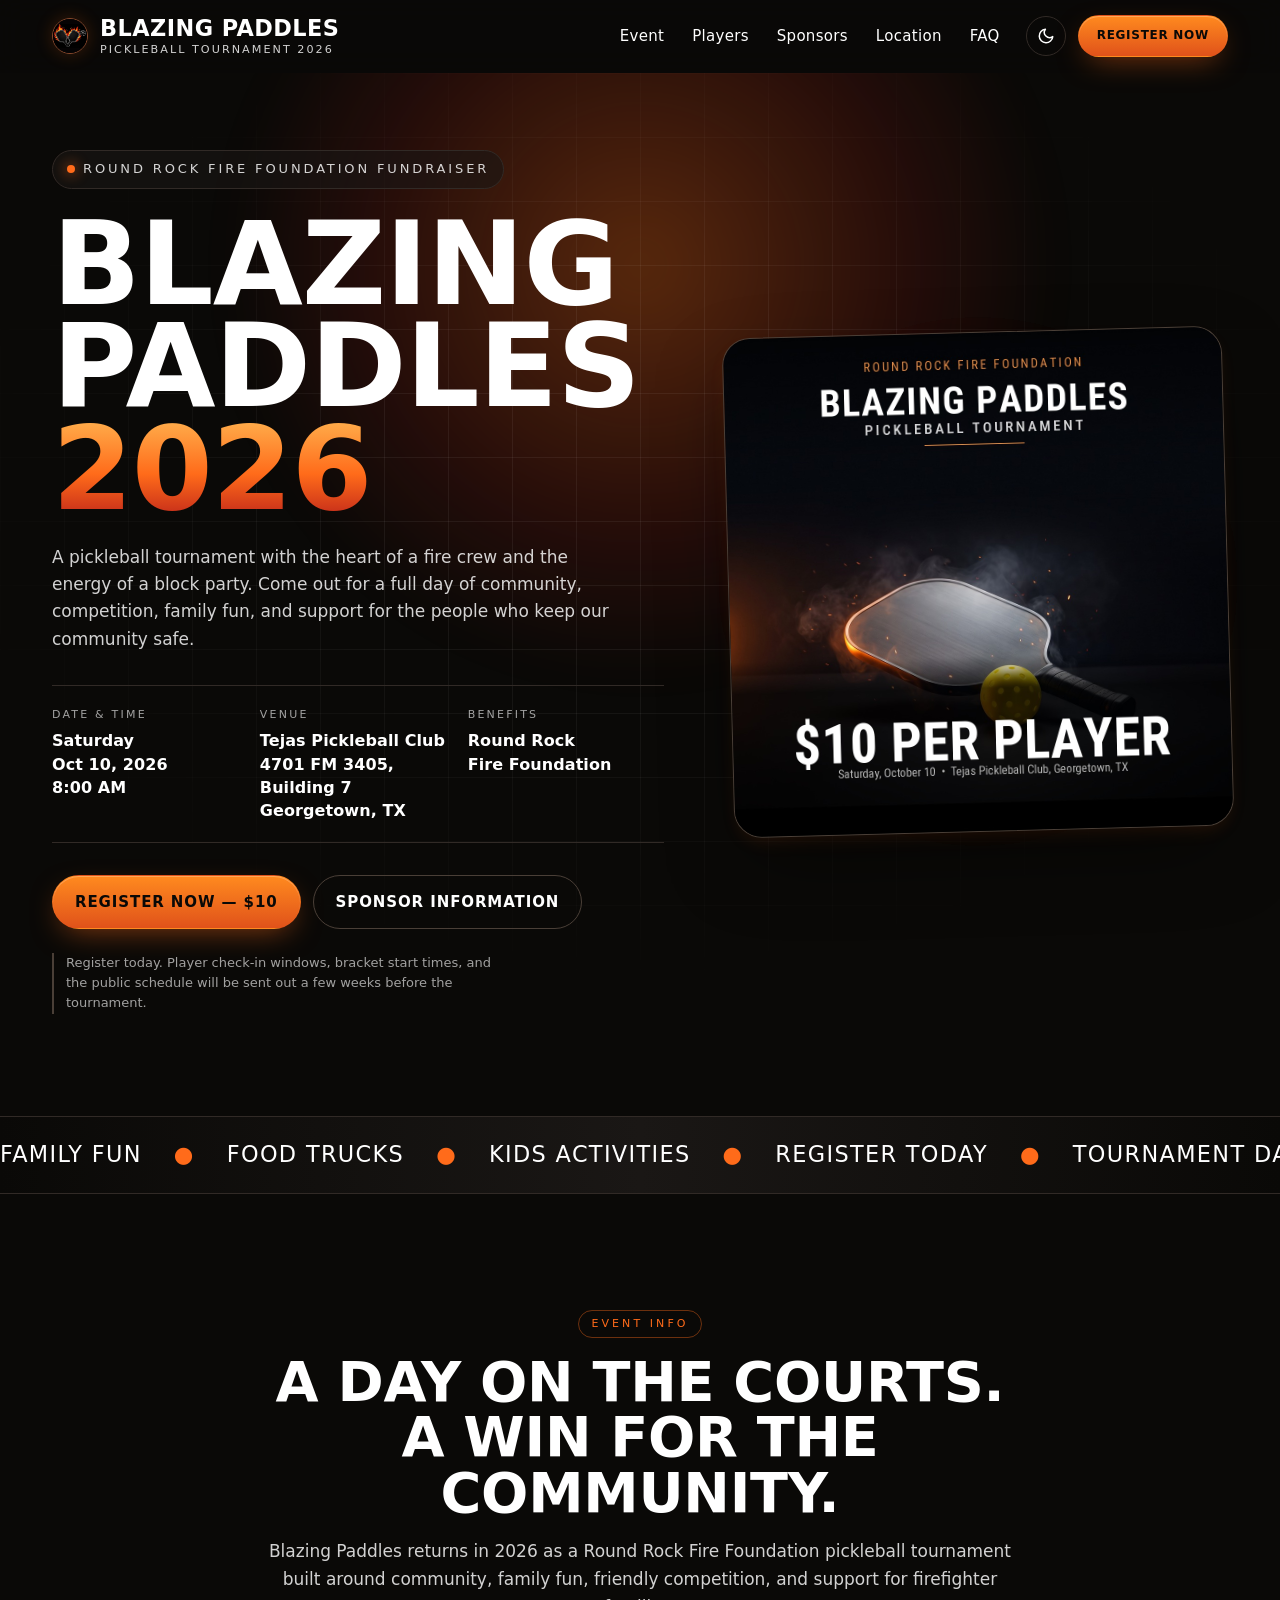
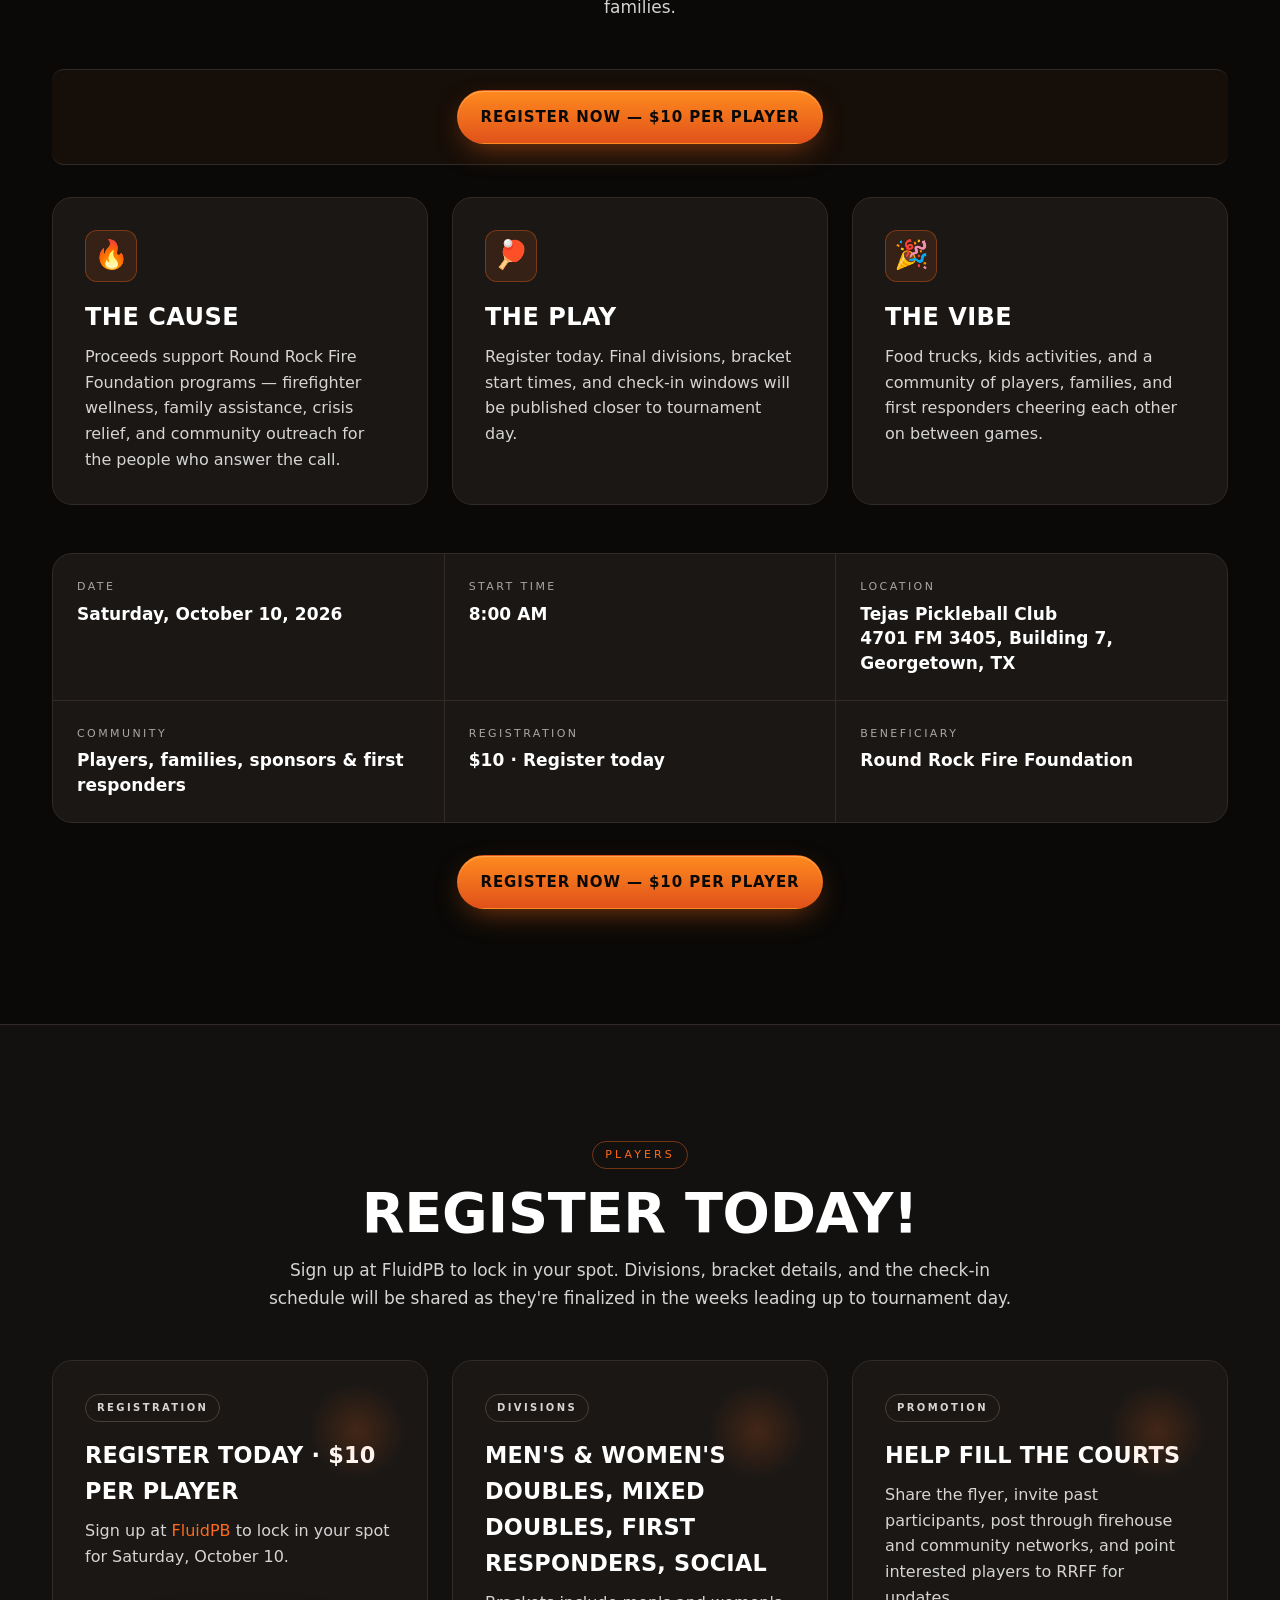
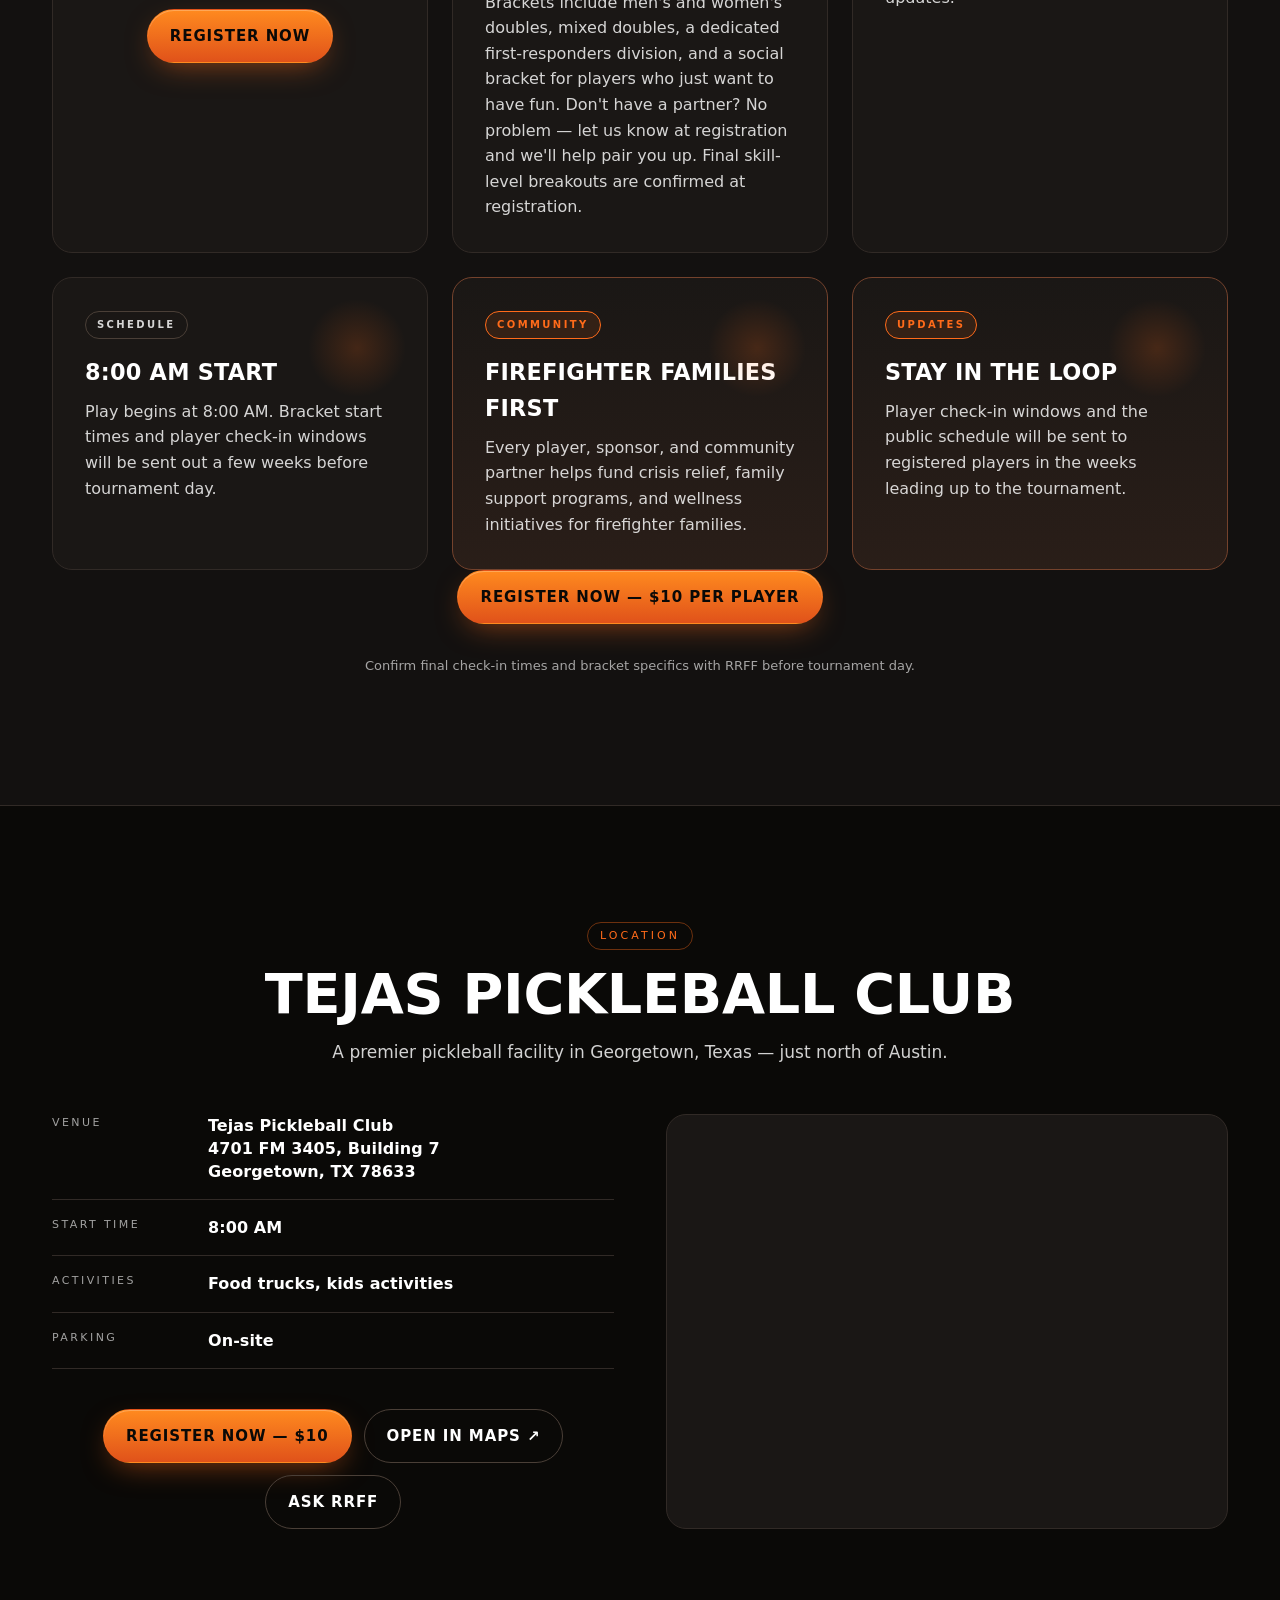
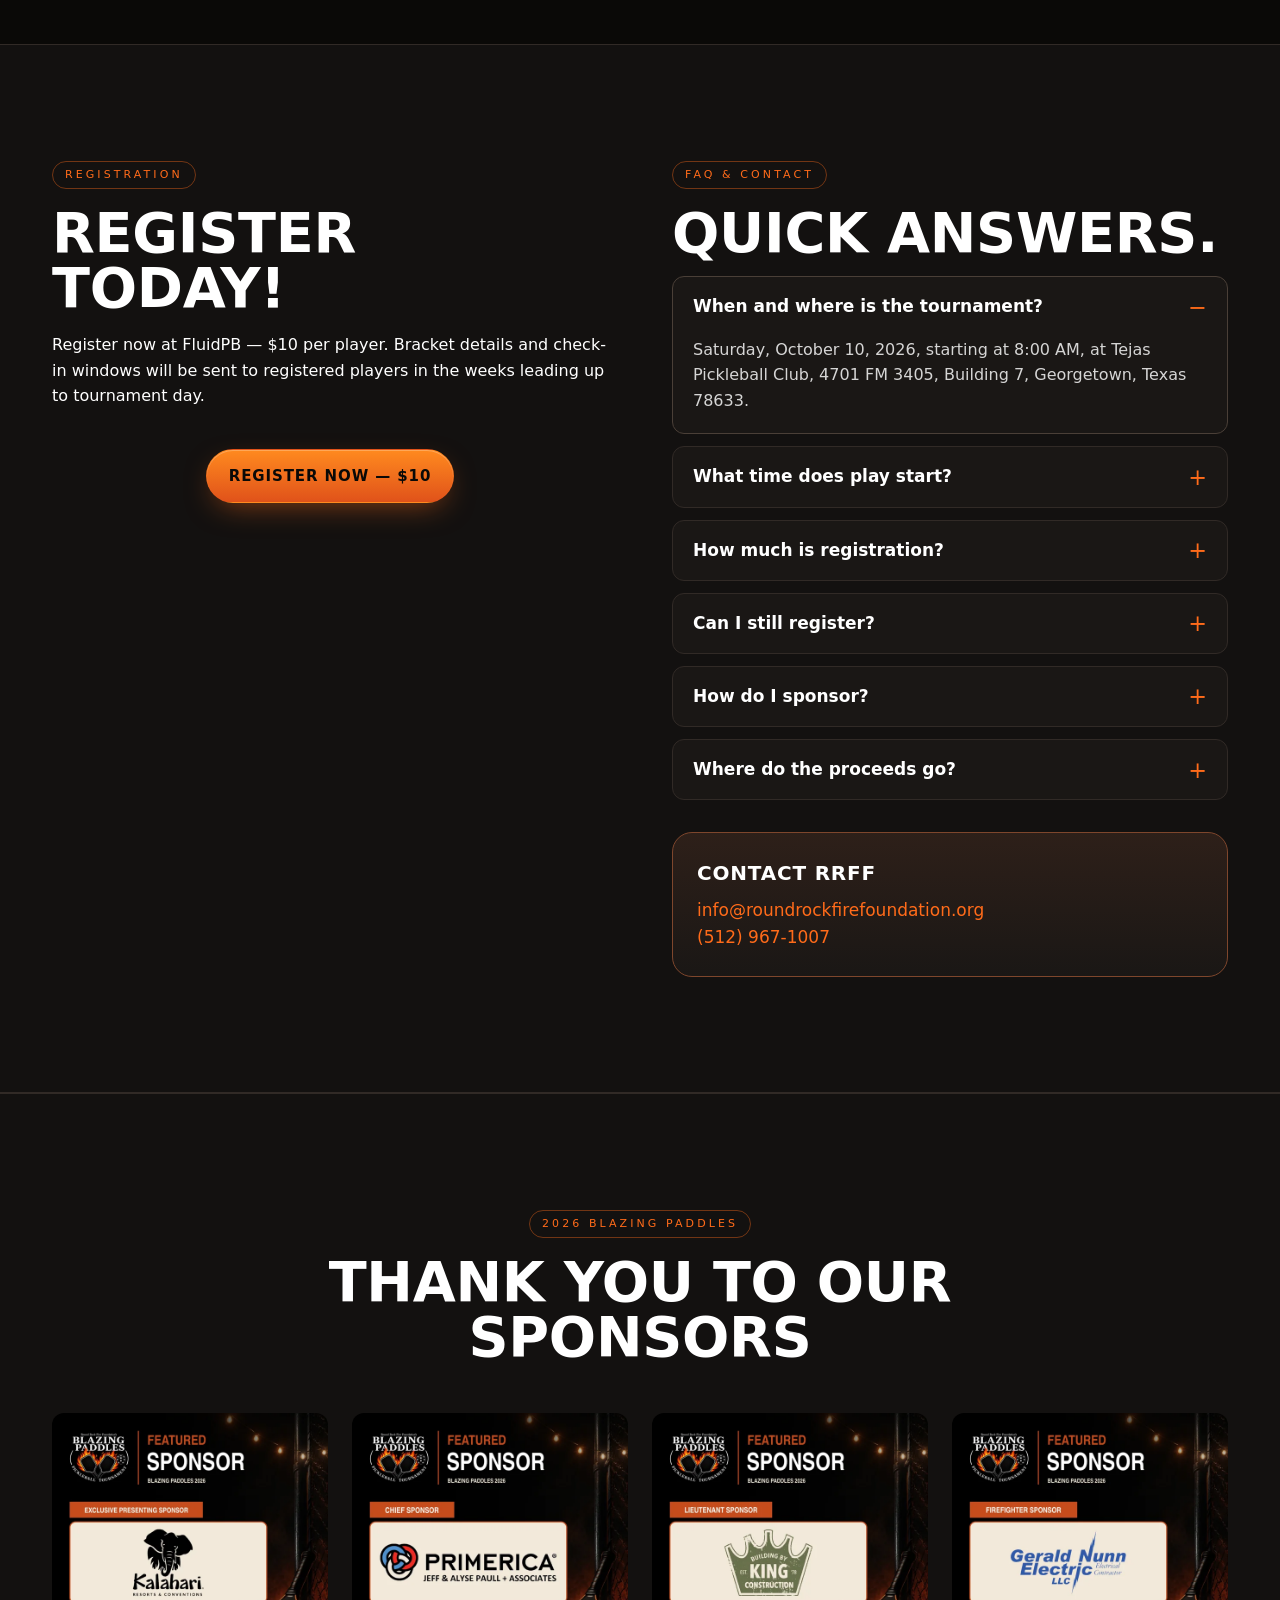
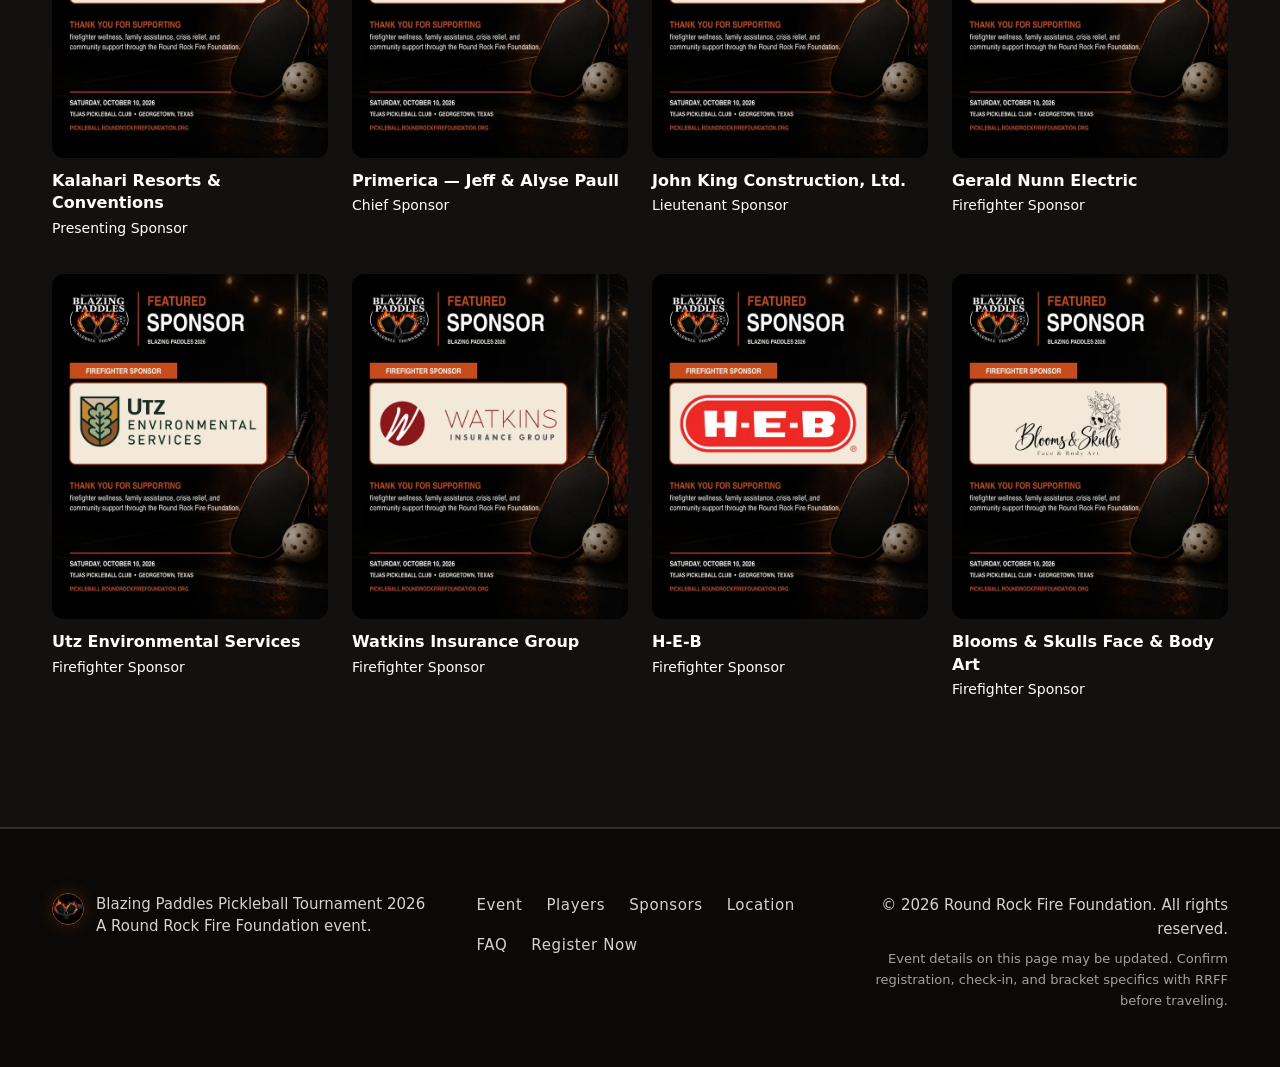
==== index.html @ 9a6bc8ea "Recognize all eight confirmed 2026 Blazing Paddles sponsors" ====
<!doctype html>
<html lang="en" data-theme="dark">
<head>
  <meta charset="utf-8" />
  <meta name="viewport" content="width=device-width, initial-scale=1" />
  <title>Blazing Paddles Pickleball Tournament 2026 — Round Rock Fire Foundation</title>
  <meta name="description" content="Join Blazing Paddles 2026 on Saturday, October 10, 2026 at 8:00 AM at Tejas Pickleball Club in Georgetown, TX. Register today — $10 per player for this Round Rock Fire Foundation pickleball tournament." />

  <!-- Open Graph -->
  <meta property="og:type" content="website" />
  <meta property="og:title" content="Blazing Paddles Pickleball Tournament 2026" />
  <meta property="og:description" content="Saturday, October 10, 2026 at 8:00 AM · Tejas Pickleball Club, Georgetown, TX. Register today — $10 per player for the Round Rock Fire Foundation pickleball tournament." />
  <meta property="og:url" content="https://pickleball.roundrockfirefoundation.org/" />
  <meta property="og:image" content="https://pickleball.roundrockfirefoundation.org/assets/images/blazing-paddles-logo-official-2026.jpg" />
  <meta property="og:image:alt" content="Blazing Paddles Pickleball Tournament 2026 logo" />
  <meta property="og:locale" content="en_US" />
  <meta name="twitter:card" content="summary_large_image" />
  <meta name="twitter:title" content="Blazing Paddles Pickleball Tournament 2026" />
  <meta name="twitter:description" content="October 10, 2026 · Georgetown, TX · Benefiting the Round Rock Fire Foundation." />
  <meta name="twitter:image" content="https://pickleball.roundrockfirefoundation.org/assets/images/blazing-paddles-logo-official-2026.jpg" />

  <link rel="icon" type="image/jpeg" href="assets/images/blazing-paddles-icon-official-2026.jpg" />

  <!-- Fonts: Fontshare Khand (display, condensed athletic) + Satoshi (body) -->
  <link rel="preconnect" href="https://api.fontshare.com" crossorigin />
  <link href="https://api.fontshare.com/v2/css?f[]=khand@500,600,700&f[]=satoshi@400,500,700,900&display=swap" rel="stylesheet" />

  <link rel="stylesheet" href="styles.css" />

  <!-- JSON-LD Event Schema -->
  <script type="application/ld+json">
  {
    "@context": "https://schema.org",
    "@type": "SportsEvent",
    "name": "Blazing Paddles Pickleball Tournament 2026",
    "description": "Round Rock Fire Foundation fundraiser with pickleball, community activities, and support for firefighter families.",
    "startDate": "2026-10-10T08:00:00-05:00",
    "endDate": "2026-10-10",
    "doorTime": "2026-10-10T08:00:00-05:00",
    "eventAttendanceMode": "https://schema.org/OfflineEventAttendanceMode",
    "eventStatus": "https://schema.org/EventScheduled",
    "image": "assets/images/blazing-paddles-logo-official-2026.jpg",
    "location": {
      "@type": "Place",
      "name": "Tejas Pickleball Club",
      "address": {
        "@type": "PostalAddress",
        "streetAddress": "4701 FM 3405, Building 7",
        "addressLocality": "Georgetown",
        "addressRegion": "TX",
        "postalCode": "78633",
        "addressCountry": "US"
      }
    },
    "organizer": {
      "@type": "Organization",
      "name": "Round Rock Fire Foundation",
      "url": "https://www.roundrockfirefoundation.org/",
      "email": "info@roundrockfirefoundation.org",
      "telephone": "+1-512-967-1007"
    },
    "sport": "Pickleball"
  }
  </script>
</head>
<body>

  <a class="skip-link" href="#main">Skip to main content</a>

  <header class="site-header" id="siteHeader">
    <div class="container header-inner">
      <a href="#home" class="brand" aria-label="Blazing Paddles Pickleball Tournament — home">
        <img class="brand-mark brand-mark-img" src="assets/images/blazing-paddles-icon-official-2026.jpg" alt="" width="36" height="36" />
        <span class="brand-text">
          <span class="brand-line-1">Blazing Paddles</span>
          <span class="brand-line-2">Pickleball Tournament 2026</span>
        </span>
      </a>

      <nav class="primary-nav" aria-label="Primary">
        <ul>
          <li><a href="#event">Event</a></li>
          <li><a href="#divisions">Players</a></li>
          <li><a href="sponsor.html">Sponsors</a></li>
          <li><a href="#location">Location</a></li>
          <li><a href="#faq">FAQ</a></li>
        </ul>
      </nav>

      <div class="header-actions">
        <button class="theme-toggle" type="button" aria-label="Toggle light/dark theme" id="themeToggle">
          <svg class="icon-moon" width="18" height="18" viewBox="0 0 24 24" fill="none" stroke="currentColor" stroke-width="2" stroke-linecap="round" stroke-linejoin="round" aria-hidden="true"><path d="M21 12.79A9 9 0 1 1 11.21 3 7 7 0 0 0 21 12.79z"/></svg>
          <svg class="icon-sun" width="18" height="18" viewBox="0 0 24 24" fill="none" stroke="currentColor" stroke-width="2" stroke-linecap="round" stroke-linejoin="round" aria-hidden="true"><circle cx="12" cy="12" r="4"/><path d="M12 2v2M12 20v2M4.93 4.93l1.41 1.41M17.66 17.66l1.41 1.41M2 12h2M20 12h2M4.93 19.07l1.41-1.41M17.66 6.34l1.41-1.41"/></svg>
        </button>
        <a class="btn btn-primary header-cta" href="https://app.fluidpb.com/tournaments/blazing-paddles-pickleball-fundraiser-tournament-2" target="_blank" rel="noopener noreferrer">Register Now</a>
        <button class="menu-toggle" type="button" aria-label="Open menu" aria-expanded="false" id="menuToggle">
          <span></span><span></span><span></span>
        </button>
      </div>
    </div>
  </header>

  <main id="main">

    <!-- HERO -->
    <section class="hero" id="home">
      <div class="hero-bg" aria-hidden="true">
        <div class="hero-glow"></div>
        <div class="hero-grid"></div>
      </div>

      <div class="container hero-inner">
        <div class="hero-copy">
          <p class="eyebrow">
            <span class="dot"></span>
            Round Rock Fire Foundation Fundraiser
          </p>
          <h1 class="hero-title">
            Blazing<br/>Paddles<br/>
            <span class="hero-title-sub">2026</span>
          </h1>
          <p class="hero-lede">
            A pickleball tournament with the heart of a fire crew and the energy of a block party. Come out for a full day of community, competition, family fun, and support for the people who keep our community safe.
          </p>

          <ul class="hero-meta">
            <li>
              <span class="meta-label">Date &amp; Time</span>
              <span class="meta-value">Saturday<br/>Oct 10, 2026<br/>8:00 AM</span>
            </li>
            <li>
              <span class="meta-label">Venue</span>
              <span class="meta-value">Tejas Pickleball Club<br/>4701 FM 3405, Building 7<br/>Georgetown, TX</span>
            </li>
            <li>
              <span class="meta-label">Benefits</span>
              <span class="meta-value">Round Rock<br/>Fire Foundation</span>
            </li>
          </ul>

          <div class="hero-ctas">
            <a class="btn btn-primary" href="https://app.fluidpb.com/tournaments/blazing-paddles-pickleball-fundraiser-tournament-2" target="_blank" rel="noopener noreferrer">Register Now — $10</a>
            <a class="btn btn-ghost" href="sponsor.html">Sponsor Information</a>
          </div>

          <p class="update-note">
            Register today. Player check-in windows, bracket start times, and the public schedule will be sent out a few weeks before the tournament.
          </p>
        </div>

        <figure class="hero-art">
          <img src="assets/images/blazing-paddles-hero-photo.jpg" alt="A pickleball paddle and ball glowing with embers, promoting Blazing Paddles at $10 per player." width="1080" height="1080" />
        </figure>
      </div>
    </section>

    <!-- MARQUEE / VALUE STRIP -->
    <section class="strip" aria-label="Event highlights">
      <div class="strip-track">
        <span>Family Fun</span><span aria-hidden="true">●</span>
        <span>Food Trucks</span><span aria-hidden="true">●</span>
        <span>Kids Activities</span><span aria-hidden="true">●</span>
        <span>Register Today</span><span aria-hidden="true">●</span>
        <span>Tournament Day Oct 10</span><span aria-hidden="true">●</span>
        <span>Community Fundraiser</span><span aria-hidden="true">●</span>
        <span>Family Fun</span><span aria-hidden="true">●</span>
        <span>Food Trucks</span><span aria-hidden="true">●</span>
        <span>Kids Activities</span><span aria-hidden="true">●</span>
        <span>Register Today</span><span aria-hidden="true">●</span>
        <span>Tournament Day Oct 10</span><span aria-hidden="true">●</span>
        <span>Community Fundraiser</span><span aria-hidden="true">●</span>
      </div>
    </section>

    <!-- EVENT INFO -->
    <section class="section" id="event">
      <div class="container">
        <header class="section-head">
          <p class="kicker">Event Info</p>
          <h2 class="section-title">A day on the courts. A win for the community.</h2>
          <p class="section-lede">
            Blazing Paddles returns in 2026 as a Round Rock Fire Foundation pickleball tournament built around community, family fun, friendly competition, and support for firefighter families.
          </p>
        </header>

        <div class="cta-row cta-row-center cta-band">
          <a class="btn btn-primary" href="https://app.fluidpb.com/tournaments/blazing-paddles-pickleball-fundraiser-tournament-2" target="_blank" rel="noopener noreferrer">Register Now &mdash; $10 per player</a>
        </div>

        <div class="grid info-grid">
          <article class="card">
            <div class="card-icon" aria-hidden="true">🔥</div>
            <h3>The Cause</h3>
            <p>Proceeds support Round Rock Fire Foundation programs — firefighter wellness, family assistance, crisis relief, and community outreach for the people who answer the call.</p>
          </article>

          <article class="card">
            <div class="card-icon" aria-hidden="true">🏓</div>
            <h3>The Play</h3>
            <p>Register today. Final divisions, bracket start times, and check-in windows will be published closer to tournament day.</p>
          </article>

          <article class="card">
            <div class="card-icon" aria-hidden="true">🎉</div>
            <h3>The Vibe</h3>
            <p>Food trucks, kids activities, and a community of players, families, and first responders cheering each other on between games.</p>
          </article>
        </div>

        <div class="quick-facts">
          <div class="fact">
            <span class="fact-label">Date</span>
            <span class="fact-value">Saturday, October 10, 2026</span>
          </div>
          <div class="fact">
              <span class="fact-label">Start Time</span>
              <span class="fact-value">8:00 AM</span>
          </div>
          <div class="fact">
            <span class="fact-label">Location</span>
            <span class="fact-value">Tejas Pickleball Club<br/>4701 FM 3405, Building 7, Georgetown, TX</span>
          </div>
          <div class="fact">
              <span class="fact-label">Community</span>
              <span class="fact-value">Players, families, sponsors &amp; first responders</span>
          </div>
          <div class="fact">
              <span class="fact-label">Registration</span>
              <span class="fact-value">$10 · Register today</span>
          </div>
          <div class="fact">
            <span class="fact-label">Beneficiary</span>
            <span class="fact-value">Round Rock Fire Foundation</span>
          </div>
        </div>

        <div class="cta-row" style="justify-content:center; margin-top:2rem;">
          <a class="btn btn-primary" href="https://app.fluidpb.com/tournaments/blazing-paddles-pickleball-fundraiser-tournament-2" target="_blank" rel="noopener noreferrer">Register Now — $10 per player</a>
        </div>
      </div>
    </section>

    <!-- PLAYER REGISTRATION -->
    <section class="section section-alt" id="divisions">
      <div class="container">
        <header class="section-head">
          <p class="kicker">Players</p>
          <h2 class="section-title">Register today!</h2>
          <p class="section-lede">Sign up at FluidPB to lock in your spot. Divisions, bracket details, and the check-in schedule will be shared as they're finalized in the weeks leading up to tournament day.</p>
        </header>

        <div class="grid div-grid">

          <article class="div-card">
            <span class="div-tier">Registration</span>
            <h3>Register today · $10 per player</h3>
            <p>Sign up at <a href="https://app.fluidpb.com/tournaments/blazing-paddles-pickleball-fundraiser-tournament-2" target="_blank" rel="noopener noreferrer">FluidPB</a> to lock in your spot for Saturday, October 10.</p>
            <div class="cta-row">
              <a class="btn btn-primary" href="https://app.fluidpb.com/tournaments/blazing-paddles-pickleball-fundraiser-tournament-2" target="_blank" rel="noopener noreferrer">Register Now</a>
            </div>
          </article>

          <article class="div-card">
            <span class="div-tier">Divisions</span>
            <h3>Men's &amp; women's doubles, mixed doubles, first responders, social</h3>
            <p>Brackets include men's and women's doubles, mixed doubles, a dedicated first-responders division, and a social bracket for players who just want to have fun. Don't have a partner? No problem &mdash; let us know at registration and we'll help pair you up. Final skill-level breakouts are confirmed at registration.</p>
          </article>

          <article class="div-card">
            <span class="div-tier">Promotion</span>
            <h3>Help fill the courts</h3>
            <p>Share the flyer, invite past participants, post through firehouse and community networks, and point interested players to RRFF for updates.</p>
          </article>

          <article class="div-card">
            <span class="div-tier">Schedule</span>
            <h3>8:00 AM start</h3>
            <p>Play begins at 8:00 AM. Bracket start times and player check-in windows will be sent out a few weeks before tournament day.</p>
          </article>

          <article class="div-card div-card-feature">
            <span class="div-tier div-tier-flame">Community</span>
            <h3>Firefighter families first</h3>
            <p>Every player, sponsor, and community partner helps fund crisis relief, family support programs, and wellness initiatives for firefighter families.</p>
          </article>

          <article class="div-card div-card-feature">
            <span class="div-tier div-tier-flame">Updates</span>
            <h3>Stay in the loop</h3>
            <p>Player check-in windows and the public schedule will be sent to registered players in the weeks leading up to the tournament.</p>
          </article>

        </div>

        <div class="cta-row cta-row-center">
          <a class="btn btn-primary" href="https://app.fluidpb.com/tournaments/blazing-paddles-pickleball-fundraiser-tournament-2" target="_blank" rel="noopener noreferrer">Register Now &mdash; $10 per player</a>
        </div>

        <p class="fine-print">Confirm final check-in times and bracket specifics with RRFF before tournament day.</p>
      </div>
    </section>

    <!-- LOCATION -->
    <section class="section" id="location">
      <div class="container">
        <header class="section-head">
          <p class="kicker">Location</p>
          <h2 class="section-title">Tejas Pickleball Club</h2>
          <p class="section-lede">A premier pickleball facility in Georgetown, Texas — just north of Austin.</p>
        </header>

        <div class="location-grid">
          <div class="location-info">
            <dl>
              <div><dt>Venue</dt><dd>Tejas Pickleball Club<br/>4701 FM 3405, Building 7<br/>Georgetown, TX 78633</dd></div>
              <div><dt>Start Time</dt><dd>8:00 AM</dd></div>
              <div><dt>Activities</dt><dd>Food trucks, kids activities</dd></div>
              <div><dt>Parking</dt><dd>On-site</dd></div>
            </dl>
            <div class="cta-row">
              <a class="btn btn-primary" href="https://app.fluidpb.com/tournaments/blazing-paddles-pickleball-fundraiser-tournament-2" target="_blank" rel="noopener noreferrer">Register Now — $10</a>
              <a class="btn btn-ghost" href="https://maps.google.com/?q=4701+FM+3405+Building+7+Georgetown+TX+78633" target="_blank" rel="noopener noreferrer">Open in Maps ↗</a>
              <a class="btn btn-ghost" href="mailto:info@roundrockfirefoundation.org?subject=Blazing%20Paddles%202026%20Event%20Question">Ask RRFF</a>
            </div>
          </div>

          <div class="location-map">
            <iframe
              title="Map of Tejas Pickleball Club, Georgetown, TX"
              src="https://www.google.com/maps?q=4701%20FM%203405%2C%20Building%207%2C%20Georgetown%2C%20TX%2078633&output=embed"
              loading="lazy"
              referrerpolicy="no-referrer-when-downgrade"
              allowfullscreen></iframe>
          </div>
        </div>
      </div>
    </section>

    <!-- REGISTRATION + FAQ -->
    <section class="section section-alt" id="registration">
      <div class="container two-col">
        <div>
          <p class="kicker">Registration</p>
          <h2 class="section-title">Register today!</h2>
          <p>Register now at FluidPB — $10 per player. Bracket details and check-in windows will be sent to registered players in the weeks leading up to tournament day.</p>
          <div class="cta-row">
            <a class="btn btn-primary" href="https://app.fluidpb.com/tournaments/blazing-paddles-pickleball-fundraiser-tournament-2" target="_blank" rel="noopener noreferrer">Register Now — $10</a>
          </div>
        </div>

        <div id="faq">
          <p class="kicker">FAQ &amp; Contact</p>
          <h2 class="section-title">Quick answers.</h2>

          <details class="faq-item" open>
            <summary>When and where is the tournament?</summary>
            <p>Saturday, October 10, 2026, starting at 8:00 AM, at Tejas Pickleball Club, 4701 FM 3405, Building 7, Georgetown, Texas 78633.</p>
          </details>

          <details class="faq-item">
            <summary>What time does play start?</summary>
            <p>Play starts at 8:00 AM. Individual bracket start times and player check-in windows will be sent out a few weeks before the tournament so every team has the info they need going into the day.</p>
          </details>

          <details class="faq-item">
            <summary>How much is registration?</summary>
            <p>Registration is $10 per player. Sign up at the <a href="https://app.fluidpb.com/tournaments/blazing-paddles-pickleball-fundraiser-tournament-2" target="_blank" rel="noopener noreferrer">FluidPB tournament page</a>.</p>
          </details>

          <details class="faq-item">
            <summary>Can I still register?</summary>
            <p>Yes — register today. <a href="https://app.fluidpb.com/tournaments/blazing-paddles-pickleball-fundraiser-tournament-2" target="_blank" rel="noopener noreferrer">Sign up at FluidPB</a> to lock in your spot.</p>
          </details>

          <details class="faq-item">
            <summary>How do I sponsor?</summary>
            <p>Visit the dedicated <a href="sponsor.html">Blazing Paddles sponsor page</a>, email <a href="mailto:info@roundrockfirefoundation.org">info@roundrockfirefoundation.org</a>, or call (512) 967-1007.</p>
          </details>

          <details class="faq-item">
            <summary>Where do the proceeds go?</summary>
            <p>Net proceeds support Round Rock Fire Foundation programs: firefighter wellness, family assistance, crisis relief, and community outreach.</p>
          </details>

          <div class="contact-card">
            <h3>Contact RRFF</h3>
            <p><a href="mailto:info@roundrockfirefoundation.org">info@roundrockfirefoundation.org</a></p>
            <p><a href="tel:+15129671007">(512) 967-1007</a></p>
          </div>
        </div>
      </div>
    </section>

<section class="section section-alt" id="our-sponsors"><div class="container"><header class="section-head"><p class="kicker">2026 Blazing Paddles</p><h2 class="section-title">Thank You to Our Sponsors</h2></header><div class="confirmed-sponsors"><figure class="confirmed-sponsor"><img src="assets/images/sponsor-2026-kalahari.webp" alt="Kalahari Resorts &amp; Conventions — Presenting Sponsor" width="640" height="800" loading="lazy"><figcaption><strong>Kalahari Resorts &amp; Conventions</strong><span>Presenting Sponsor</span></figcaption></figure><figure class="confirmed-sponsor"><img src="assets/images/sponsor-2026-primerica.webp" alt="Primerica — Jeff &amp; Alyse Paull — Chief Sponsor" width="640" height="800" loading="lazy"><figcaption><strong>Primerica — Jeff &amp; Alyse Paull</strong><span>Chief Sponsor</span></figcaption></figure><figure class="confirmed-sponsor"><img src="assets/images/sponsor-2026-john-king.webp" alt="John King Construction, Ltd. — Lieutenant Sponsor" width="640" height="800" loading="lazy"><figcaption><strong>John King Construction, Ltd.</strong><span>Lieutenant Sponsor</span></figcaption></figure><figure class="confirmed-sponsor"><img src="assets/images/sponsor-2026-nunn.webp" alt="Gerald Nunn Electric — Firefighter Sponsor" width="640" height="800" loading="lazy"><figcaption><strong>Gerald Nunn Electric</strong><span>Firefighter Sponsor</span></figcaption></figure><figure class="confirmed-sponsor"><img src="assets/images/sponsor-2026-utz.webp" alt="Utz Environmental Services — Firefighter Sponsor" width="640" height="800" loading="lazy"><figcaption><strong>Utz Environmental Services</strong><span>Firefighter Sponsor</span></figcaption></figure><figure class="confirmed-sponsor"><img src="assets/images/sponsor-2026-watkins.webp" alt="Watkins Insurance Group — Firefighter Sponsor" width="640" height="800" loading="lazy"><figcaption><strong>Watkins Insurance Group</strong><span>Firefighter Sponsor</span></figcaption></figure><figure class="confirmed-sponsor"><img src="assets/images/sponsor-2026-heb.webp" alt="H-E-B — Firefighter Sponsor" width="640" height="800" loading="lazy"><figcaption><strong>H-E-B</strong><span>Firefighter Sponsor</span></figcaption></figure><figure class="confirmed-sponsor"><img src="assets/images/sponsor-2026-blooms-skulls.webp" alt="Blooms &amp; Skulls Face &amp; Body Art — Firefighter Sponsor" width="640" height="800" loading="lazy"><figcaption><strong>Blooms &amp; Skulls Face &amp; Body Art</strong><span>Firefighter Sponsor</span></figcaption></figure></div></div></section>
  </main>

  <footer class="site-footer">
    <div class="container footer-inner">
      <div class="footer-brand">
        <img class="brand-mark brand-mark-img" src="assets/images/blazing-paddles-icon-official-2026.jpg" alt="" width="32" height="32" />
        <p>Blazing Paddles Pickleball Tournament 2026<br/>A Round Rock Fire Foundation event.</p>
      </div>

      <nav class="footer-nav" aria-label="Footer">
        <a href="#event">Event</a>
        <a href="#divisions">Players</a>
        <a href="sponsor.html">Sponsors</a>
        <a href="#location">Location</a>
        <a href="#faq">FAQ</a>
        <a href="https://app.fluidpb.com/tournaments/blazing-paddles-pickleball-fundraiser-tournament-2" target="_blank" rel="noopener noreferrer">Register Now</a>
      </nav>

      <div class="footer-meta">
        <p>© <span id="year">2026</span> Round Rock Fire Foundation. All rights reserved.</p>
        <p class="muted small">Event details on this page may be updated. Confirm registration, check-in, and bracket specifics with RRFF before traveling.</p>
      </div>
    </div>
  </footer>

  <script src="script.js" defer></script>
</body>
</html>
---- styles.css ----
/* ================================================================
   Blazing Paddles Pickleball Tournament 2026
   Dark-first firehouse/community fundraiser aesthetic
   ================================================================ */

:root {
  /* Type */
  --font-display: "Khand", "Bebas Neue", "Oswald", system-ui, sans-serif;
  --font-body: "Satoshi", "Inter", system-ui, -apple-system, "Segoe UI", Roboto, sans-serif;

  /* Type scale */
  --text-xs: 0.8125rem;   /* 13 */
  --text-sm: 0.9375rem;   /* 15 */
  --text-base: 1rem;      /* 16 */
  --text-md: 1.0625rem;   /* 17 */
  --text-lg: 1.25rem;     /* 20 */
  --text-xl: clamp(1.5rem, 1.1rem + 1.6vw, 2.25rem);
  --text-2xl: clamp(2rem, 1.4rem + 2.6vw, 3.5rem);
  --text-hero: clamp(3.25rem, 2rem + 6.6vw, 7.5rem);

  /* Space */
  --space-1: 0.25rem;
  --space-2: 0.5rem;
  --space-3: 0.75rem;
  --space-4: 1rem;
  --space-5: 1.25rem;
  --space-6: 1.5rem;
  --space-8: 2rem;
  --space-10: 2.5rem;
  --space-12: 3rem;
  --space-16: 4rem;
  --space-20: 5rem;
  --space-24: 6rem;
  --space-32: 8rem;

  /* Radii */
  --r-sm: 6px;
  --r-md: 12px;
  --r-lg: 20px;
  --r-xl: 28px;

  /* Brand colors (constant across themes) */
  --flame-50:  #fff4e6;
  --flame-100: #ffd5a0;
  --flame-200: #ffb04d;
  --flame-400: #ff8a1f;
  --flame-500: #ff6b1a;   /* signature flame orange */
  --flame-600: #e0521a;
  --flame-700: #b53a18;
  --ember:     #c0271a;   /* ember red */
  --cream:     #f6efe1;   /* warm white from artwork */
  --cream-2:   #ece4d1;

  /* Theme tokens (dark default) */
  --bg:           #0a0907;
  --bg-elev:      #131110;
  --surface:      #1a1715;
  --surface-2:    #221d1a;
  --border:       #312a26;
  --border-strong:#4a3f37;
  /* All non-orange text is white per request. Muted/faint tokens are kept as
     slightly translucent white so secondary text still reads as secondary
     without introducing a non-white hue. */
  --text:         #ffffff;
  --text-muted:   rgba(255,255,255,0.82);
  --text-faint:   rgba(255,255,255,0.62);
  --primary:      var(--flame-500);
  --primary-hover:var(--flame-400);
  --on-primary:   #0a0907;
  --shadow-lg: 0 30px 80px -20px rgba(0,0,0,.6), 0 8px 20px -8px rgba(255,107,26,.2);
  --shadow-md: 0 12px 32px -12px rgba(0,0,0,.5);
}

[data-theme="light"] {
  --bg:           #f7f1e6;
  --bg-elev:      #fbf6ec;
  --surface:      #ffffff;
  --surface-2:    #fbf3e3;
  --border:       #e8dcc4;
  --border-strong:#cdbb98;
  --text:         #1a1410;
  --text-muted:   #5a4d40;
  --text-faint:   #8c8073;
  --primary:      var(--flame-600);
  --primary-hover:var(--flame-700);
  --on-primary:   #ffffff;
  --shadow-lg: 0 30px 80px -20px rgba(40,20,8,.18), 0 8px 20px -8px rgba(224,82,26,.18);
  --shadow-md: 0 12px 32px -12px rgba(40,20,8,.18);
}

/* ---------------- Reset & base ---------------- */
*, *::before, *::after { box-sizing: border-box; }
html { scroll-behavior: smooth; -webkit-text-size-adjust: 100%; }
body {
  margin: 0;
  font-family: var(--font-body);
  font-size: var(--text-base);
  line-height: 1.6;
  background: var(--bg);
  color: var(--text);
  -webkit-font-smoothing: antialiased;
  text-rendering: optimizeLegibility;
}
img { max-width: 100%; height: auto; display: block; }
a { color: var(--primary); text-decoration: none; }
a:hover { color: var(--primary-hover); }
button { font: inherit; cursor: pointer; background: none; border: 0; color: inherit; }
:focus-visible {
  outline: 2px solid var(--flame-400);
  outline-offset: 3px;
  border-radius: 4px;
}
.skip-link {
  position: absolute; left: -9999px; top: 0;
  background: var(--primary); color: var(--on-primary);
  padding: var(--space-3) var(--space-5); border-radius: 0 0 var(--r-md) 0;
  z-index: 1000;
}
.skip-link:focus { left: 0; }

.container {
  width: 100%;
  max-width: 1240px;
  margin: 0 auto;
  padding: 0 clamp(var(--space-4), 4vw, var(--space-8));
}

/* ---------------- Header ---------------- */
.site-header {
  position: sticky; top: 0; z-index: 50;
  background: color-mix(in oklab, var(--bg) 86%, transparent);
  backdrop-filter: blur(14px);
  -webkit-backdrop-filter: blur(14px);
  border-bottom: 1px solid transparent;
  transition: border-color .25s ease, background .25s ease;
}
.site-header.is-scrolled {
  border-bottom-color: var(--border);
  background: color-mix(in oklab, var(--bg) 94%, transparent);
}
.header-inner {
  display: flex; align-items: center; gap: var(--space-6);
  height: 72px;
}
.brand {
  display: inline-flex; align-items: center; gap: var(--space-3);
  color: var(--text);
}
.brand:hover { color: var(--text); }
.brand-mark { flex: none; }
.brand-mark-img {
  display: block;
  width: 36px;
  height: 36px;
  object-fit: cover;
  border-radius: 50%;
  border: 1px solid color-mix(in oklab, var(--primary) 45%, var(--border));
  box-shadow: 0 0 18px color-mix(in oklab, var(--primary) 20%, transparent);
}
.footer-brand .brand-mark-img {
  width: 32px;
  height: 32px;
}
.brand-text { display: flex; flex-direction: column; line-height: 1; }
.brand-line-1 {
  font-family: var(--font-display);
  font-weight: 700;
  font-size: 1.4rem;
  letter-spacing: 0.02em;
  text-transform: uppercase;
}
.brand-line-2 {
  font-size: 0.7rem;
  letter-spacing: 0.18em;
  text-transform: uppercase;
  color: var(--text-muted);
  margin-top: 4px;
}
.primary-nav { margin-left: auto; }
.primary-nav ul {
  list-style: none; padding: 0; margin: 0;
  display: flex; gap: var(--space-6);
}
.primary-nav a {
  color: var(--text);
  font-size: var(--text-sm);
  font-weight: 500;
  letter-spacing: 0.02em;
  position: relative;
  padding: 6px 2px;
}
.primary-nav a::after {
  content: ""; position: absolute;
  left: 0; right: 0; bottom: 0;
  height: 2px; background: var(--primary);
  transform: scaleX(0); transform-origin: left;
  transition: transform .25s ease;
}
.primary-nav a:hover::after { transform: scaleX(1); }

.header-actions {
  display: flex; align-items: center; gap: var(--space-3);
}
.theme-toggle {
  width: 40px; height: 40px;
  display: inline-flex; align-items: center; justify-content: center;
  border-radius: 999px;
  border: 1px solid var(--border);
  color: var(--text);
  transition: background .2s, border-color .2s;
}
.theme-toggle:hover { background: var(--surface); border-color: var(--border-strong); }
.theme-toggle .icon-sun { display: none; }
[data-theme="light"] .theme-toggle .icon-sun { display: block; }
[data-theme="light"] .theme-toggle .icon-moon { display: none; }

.menu-toggle {
  display: none;
  width: 40px; height: 40px;
  flex-direction: column; align-items: center; justify-content: center;
  gap: 4px;
  border: 1px solid var(--border);
  border-radius: 999px;
}
.menu-toggle span {
  display: block; width: 18px; height: 2px;
  background: var(--text); border-radius: 2px;
  transition: transform .25s ease, opacity .25s ease;
}
.menu-toggle[aria-expanded="true"] span:nth-child(1) { transform: translateY(6px) rotate(45deg); }
.menu-toggle[aria-expanded="true"] span:nth-child(2) { opacity: 0; }
.menu-toggle[aria-expanded="true"] span:nth-child(3) { transform: translateY(-6px) rotate(-45deg); }

/* ---------------- Buttons ---------------- */
.btn {
  display: inline-flex; align-items: center; justify-content: center;
  gap: var(--space-2);
  padding: 14px 22px;
  font-size: var(--text-sm);
  font-weight: 700;
  letter-spacing: 0.06em;
  text-transform: uppercase;
  border-radius: 999px;
  border: 1px solid transparent;
  transition: transform .15s ease, background .2s ease, color .2s ease, border-color .2s ease, box-shadow .2s ease;
  white-space: nowrap;
}
.btn-primary {
  background: linear-gradient(180deg, var(--flame-400), var(--flame-600));
  color: #0a0907;
  box-shadow: 0 10px 30px -10px rgba(255,107,26,.55), inset 0 1px 0 rgba(255,255,255,.25);
}
.btn-primary:hover {
  background: linear-gradient(180deg, var(--flame-200), var(--flame-500));
  color: #0a0907;
  transform: translateY(-1px);
}
.btn-ghost {
  border-color: var(--border-strong);
  color: var(--text);
  background: transparent;
}
.btn-ghost:hover {
  border-color: var(--primary);
  color: var(--primary);
  background: color-mix(in oklab, var(--primary) 8%, transparent);
}

.header-cta { padding: 10px 18px; font-size: 12px; }

/* ---------------- HERO ---------------- */
.hero {
  position: relative;
  overflow: hidden;
  padding: clamp(48px, 6vw, 96px) 0 clamp(64px, 8vw, 120px);
  isolation: isolate;
}
.hero-bg {
  position: absolute; inset: 0; z-index: -1; pointer-events: none;
}
.hero-glow {
  position: absolute;
  width: 90vmax; height: 90vmax;
  top: -30vmax; left: 50%;
  transform: translateX(-50%);
  background: radial-gradient(closest-side, rgba(255,107,26,.32), rgba(192,39,26,.16) 45%, transparent 72%);
  filter: blur(20px);
}
[data-theme="light"] .hero-glow {
  background: radial-gradient(closest-side, rgba(255,138,31,.35), rgba(192,39,26,.12) 45%, transparent 72%);
}
.hero-grid {
  position: absolute; inset: 0;
  background-image:
    linear-gradient(to right, color-mix(in oklab, var(--text) 6%, transparent) 1px, transparent 1px),
    linear-gradient(to bottom, color-mix(in oklab, var(--text) 6%, transparent) 1px, transparent 1px);
  background-size: 64px 64px;
  mask-image: radial-gradient(ellipse 70% 60% at 50% 40%, black 30%, transparent 80%);
}

.hero-inner {
  display: grid;
  grid-template-columns: 1.1fr 0.9fr;
  gap: clamp(32px, 5vw, 80px);
  align-items: center;
}
.eyebrow {
  display: inline-flex; align-items: center; gap: var(--space-2);
  font-size: var(--text-xs);
  letter-spacing: 0.22em;
  text-transform: uppercase;
  color: var(--text-muted);
  margin: 0 0 var(--space-6);
  padding: 8px 14px;
  border: 1px solid var(--border);
  border-radius: 999px;
  background: color-mix(in oklab, var(--surface) 60%, transparent);
}
.eyebrow .dot {
  width: 8px; height: 8px; border-radius: 999px;
  background: var(--primary);
  box-shadow: 0 0 14px var(--primary);
}
.hero-title {
  font-family: var(--font-display);
  font-weight: 700;
  font-size: var(--text-hero);
  line-height: 0.88;
  letter-spacing: -0.01em;
  margin: 0 0 var(--space-6);
  text-transform: uppercase;
  color: var(--text);
}
.hero-title-sub {
  display: inline-block;
  background: linear-gradient(180deg, var(--flame-200), var(--flame-500) 55%, var(--ember));
  -webkit-background-clip: text;
  background-clip: text;
  color: transparent;
}
.hero-lede {
  font-size: var(--text-md);
  line-height: 1.6;
  color: var(--text-muted);
  max-width: 52ch;
  margin: 0 0 var(--space-8);
}
.hero-meta {
  list-style: none; padding: 0; margin: 0 0 var(--space-8);
  display: grid; grid-template-columns: repeat(3, minmax(0,1fr));
  gap: var(--space-3);
  border-top: 1px solid var(--border);
  border-bottom: 1px solid var(--border);
  padding: var(--space-5) 0;
}
.hero-meta li { display: flex; flex-direction: column; gap: 6px; }
.meta-label {
  font-size: 11px;
  letter-spacing: 0.2em;
  text-transform: uppercase;
  color: var(--text-faint);
}
.meta-value {
  font-family: var(--font-body);
  font-size: 1rem;
  line-height: 1.45;
  font-weight: 700;
  letter-spacing: 0.005em;
  color: var(--text);
}
.hero-ctas {
  display: flex; flex-wrap: wrap; gap: var(--space-3);
  margin-bottom: var(--space-6);
}
.update-note {
  font-size: var(--text-xs);
  color: var(--text-faint);
  max-width: 56ch;
  line-height: 1.55;
  margin: 0;
  padding-left: var(--space-3);
  border-left: 2px solid var(--border-strong);
}

.hero-art {
  margin: 0;
  position: relative;
}
.hero-art::before,
.hero-art::after {
  content: ""; position: absolute; inset: -10% -8%;
  background: radial-gradient(closest-side, rgba(255,107,26,.45), transparent 70%);
  filter: blur(40px);
  z-index: -1;
}
.hero-art > img {
  width: 100%;
  border-radius: var(--r-xl);
  border: 1px solid var(--border-strong);
  box-shadow: var(--shadow-lg);
  transform: rotate(-1.5deg);
  transition: transform .6s cubic-bezier(.16,1,.3,1);
}
.hero-art:hover > img { transform: rotate(0deg); }

/* ---------------- Strip / Marquee ---------------- */
.strip {
  border-top: 1px solid var(--border);
  border-bottom: 1px solid var(--border);
  background: linear-gradient(90deg, transparent, var(--surface), transparent);
  overflow: hidden;
  padding: var(--space-5) 0;
}
.strip-track {
  display: flex; gap: var(--space-8); align-items: center;
  white-space: nowrap;
  font-family: var(--font-display);
  font-size: 1.4rem;
  text-transform: uppercase;
  letter-spacing: 0.06em;
  color: var(--text);
  animation: marquee 38s linear infinite;
}
.strip-track span:nth-child(2n) { color: var(--primary); }
@keyframes marquee {
  from { transform: translateX(0); }
  to   { transform: translateX(-50%); }
}
@media (prefers-reduced-motion: reduce) {
  .strip-track { animation: none; }
}

/* ---------------- Sections ---------------- */
.section {
  padding: clamp(64px, 9vw, 128px) 0;
  position: relative;
}
.section-alt {
  background: var(--bg-elev);
  border-top: 1px solid var(--border);
  border-bottom: 1px solid var(--border);
}
.section-head {
  max-width: 760px;
  margin: 0 auto var(--space-12);
  text-align: center;
}
.kicker {
  display: inline-block;
  font-size: 11px;
  letter-spacing: 0.28em;
  text-transform: uppercase;
  color: var(--primary);
  margin: 0 0 var(--space-4);
  padding: 4px 12px;
  border: 1px solid color-mix(in oklab, var(--primary) 40%, transparent);
  border-radius: 999px;
}
.section-title {
  font-family: var(--font-display);
  font-weight: 700;
  font-size: var(--text-2xl);
  line-height: 1.0;
  text-transform: uppercase;
  letter-spacing: -0.005em;
  margin: 0 0 var(--space-4);
  color: var(--text);
}
.section-lede {
  font-size: var(--text-md);
  color: var(--text-muted);
  margin: 0;
  line-height: 1.65;
}
.fine-print {
  text-align: center;
  font-size: var(--text-xs);
  color: var(--text-faint);
  margin-top: var(--space-8);
}

.grid { display: grid; gap: var(--space-6); }

.info-grid { grid-template-columns: repeat(3, minmax(0, 1fr)); }

.card {
  background: var(--surface);
  border: 1px solid var(--border);
  border-radius: var(--r-lg);
  padding: var(--space-8);
  transition: transform .25s ease, border-color .25s ease, box-shadow .25s ease;
}
.card:hover {
  transform: translateY(-3px);
  border-color: color-mix(in oklab, var(--primary) 50%, var(--border));
  box-shadow: var(--shadow-md);
}
.card-icon {
  font-size: 28px;
  width: 52px; height: 52px;
  display: inline-flex; align-items: center; justify-content: center;
  border-radius: var(--r-md);
  background: color-mix(in oklab, var(--primary) 12%, transparent);
  border: 1px solid color-mix(in oklab, var(--primary) 35%, transparent);
  margin-bottom: var(--space-4);
}
.card h3 {
  font-family: var(--font-display);
  text-transform: uppercase;
  letter-spacing: 0.02em;
  font-size: 1.5rem;
  margin: 0 0 var(--space-2);
}
.card p { color: var(--text-muted); margin: 0; }

/* Quick facts */
.quick-facts {
  margin-top: var(--space-12);
  display: grid;
  grid-template-columns: repeat(3, minmax(0,1fr));
  gap: 1px;
  background: var(--border);
  border: 1px solid var(--border);
  border-radius: var(--r-lg);
  overflow: hidden;
}
.fact {
  background: var(--surface);
  padding: var(--space-6);
  display: flex; flex-direction: column; gap: 6px;
}
.fact-label {
  font-size: 11px;
  letter-spacing: 0.22em;
  text-transform: uppercase;
  color: var(--text-faint);
}
.fact-value {
  font-family: var(--font-body);
  font-size: 1.0625rem;
  font-weight: 700;
  letter-spacing: 0.005em;
  line-height: 1.45;
  color: var(--text);
}
.fact-value a { color: var(--primary); }

/* Divisions */
.div-grid { grid-template-columns: repeat(3, minmax(0, 1fr)); }
.div-card {
  background: var(--surface);
  border: 1px solid var(--border);
  border-radius: var(--r-lg);
  padding: var(--space-8);
  position: relative;
  overflow: hidden;
  transition: transform .25s ease, border-color .25s ease;
}
.div-card::before {
  content: ""; position: absolute;
  top: 0; right: 0; width: 140px; height: 140px;
  background: radial-gradient(closest-side, rgba(255,107,26,.18), transparent 70%);
  pointer-events: none;
}
.div-card:hover {
  transform: translateY(-3px);
  border-color: color-mix(in oklab, var(--primary) 50%, var(--border));
}
.div-tier {
  display: inline-block;
  font-size: 10px;
  letter-spacing: 0.24em;
  text-transform: uppercase;
  padding: 5px 11px;
  border-radius: 999px;
  border: 1px solid var(--border-strong);
  color: var(--text-muted);
  margin-bottom: var(--space-4);
  font-weight: 700;
}
.div-tier-flame {
  border-color: var(--primary);
  color: var(--primary);
  background: color-mix(in oklab, var(--primary) 10%, transparent);
}
.div-card h3 {
  font-family: var(--font-display);
  text-transform: uppercase;
  font-size: 1.4rem;
  margin: 0 0 var(--space-2);
  letter-spacing: 0.01em;
}
.div-card p { color: var(--text-muted); margin: 0; }
.div-card-feature {
  background: linear-gradient(180deg, var(--surface), color-mix(in oklab, var(--primary) 8%, var(--surface)));
  border-color: color-mix(in oklab, var(--primary) 35%, var(--border));
}

/* Sponsor */
.sponsor-grid { grid-template-columns: repeat(4, minmax(0,1fr)); align-items: stretch; gap: var(--space-4); }
.sponsor-card {
  background: var(--surface);
  border: 1px solid var(--border);
  border-radius: var(--r-md, 10px);
  padding: var(--space-5);
  position: relative;
  display: flex; flex-direction: column; gap: var(--space-3);
}
.sponsor-card-mid { border-color: var(--border-strong); }

/* One-line tier descriptor under the price */
.sponsor-tagline {
  margin: calc(var(--space-2) * -1) 0 0;
  font-size: var(--text-sm);
  font-weight: 600;
  color: var(--text-muted);
  letter-spacing: 0.01em;
}

/* On the shorter (available) tiers, vertically center the perks block in the
   leftover space so the empty gap is split evenly above and below rather than
   all collecting between the list and the bottom CTA. Scoped via :has() to
   cards that have a CTA, so the full Presenting card is unaffected. */
.sponsor-card:has(.sponsor-cta) .sponsor-includes {
  margin-top: auto;
}

/* Per-tier CTA anchored to the bottom of each card. margin-top:auto pushes it
   down so shorter cards fill their height and align with the tall Presenting
   card instead of leaving an empty gap. */
.sponsor-cta {
  margin-top: auto;
  display: inline-flex;
  align-items: center;
  justify-content: center;
  gap: 6px;
  padding: 10px 16px;
  border-radius: var(--r-sm, 6px);
  border: 1px solid var(--border-strong);
  background: transparent;
  color: var(--text);
  font-weight: 600;
  font-size: var(--text-sm);
  text-align: center;
  transition: background 0.15s ease, border-color 0.15s ease;
}
.sponsor-cta:hover {
  background: color-mix(in oklab, var(--primary) 10%, transparent);
  border-color: var(--primary);
  color: var(--text);
}
.sponsor-card-top {
  border: 1px solid color-mix(in oklab, var(--primary) 45%, var(--border));
}
.sponsor-card-presenting {
  border: 1px solid var(--primary);
}
.ribbon {
  position: absolute; top: 14px; right: 14px;
  font-size: 10px; font-weight: 700;
  letter-spacing: 0.16em; text-transform: uppercase;
  padding: 4px 9px; border-radius: var(--r-sm, 6px);
  background: var(--primary); color: var(--on-primary);
}

/* Sold-out sponsor tier: dim + desaturate the card, keep it legible, and mark
   it with a small corner tag rather than a large diagonal stamp. */
.sponsor-card-sold {
  overflow: hidden;
}
.sponsor-card-sold .sponsor-price {
  color: var(--text-faint);
  text-decoration: line-through;
  text-decoration-thickness: 2px;
}

/* Hero "Presented by Kalahari" recognition under the tournament logo */
.presented-by {
  margin-top: var(--space-5);
  display: flex;
  flex-direction: column;
  align-items: center;
  gap: var(--space-2);
}
.presented-by-label {
  font-size: var(--text-xs, 0.75rem);
  font-weight: 700;
  letter-spacing: 0.28em;
  text-transform: uppercase;
  color: var(--text-muted);
}
.presented-by-logo {
  width: 100%;
  max-width: 240px;
  height: auto;
}

/* Small, sharp "Sold" corner tag for filled sponsor tiers — a plain label
   rather than a large decorative stamp, to keep the cards feeling clean. */
.sold-stamp {
  position: absolute;
  top: 14px;
  right: 14px;
  z-index: 3;
  font-family: inherit;
  font-weight: 700;
  font-size: 10px;
  letter-spacing: 0.16em;
  color: var(--on-primary, #fff);
  padding: 4px 9px;
  background: var(--primary);
  border-radius: var(--r-sm, 6px);
  text-transform: uppercase;
  pointer-events: none;
}
.sponsor-status {
  margin: var(--space-2) 0 0;
  font-size: 0.85rem;
  font-weight: 600;
  letter-spacing: 0.01em;
  color: var(--text-muted);
}

/* Presenting sponsor (Kalahari) logo inside the sold card. Keep it crisp and
   full-opacity even though the card itself is dimmed/desaturated as "sold". */
.presenting-sponsor-logo {
  margin: var(--space-3) 0 0;
  padding: var(--space-3);
  background: rgba(255, 255, 255, 0.04);
  border: 1px solid rgba(255, 255, 255, 0.10);
  border-radius: var(--r-sm, 8px);
}
.presenting-sponsor-logo img {
  display: block;
  width: 100%;
  max-width: 240px;
  height: auto;
  margin: 0 auto;
  /* counteract the card's grayscale/opacity so the sponsor logo stays vivid */
  filter: grayscale(0) !important;
  opacity: 1;
}
.sponsor-card-sold { }
.sponsor-card-sold .presenting-sponsor-logo,
.sponsor-card-sold .presenting-sponsor-logo img {
  filter: none !important;
}
.ribbon-sold {
  background: #b9c0c9;
  color: #12151a;
}

/* Confirmed sponsor logo grid ("Thank You to Our Sponsors").
   Tiles are always white so logos designed on white/transparent
   backgrounds stay legible in both light and dark theme. */
.sponsor-logos-grid {
  display: grid;
  grid-template-columns: repeat(auto-fit, minmax(180px, 1fr));
  gap: var(--space-5);
}
.sponsor-logo-tile {
  background: #ffffff;
  border: 1px solid var(--border);
  border-radius: var(--r-lg, 16px);
  padding: var(--space-5);
  min-height: 140px;
  display: flex;
  align-items: center;
  justify-content: center;
  transition: transform 0.2s ease, box-shadow 0.2s ease;
}
.sponsor-logo-tile:hover {
  transform: translateY(-2px);
  box-shadow: var(--shadow-md);
}
.sponsor-logo-tile img {
  max-width: 100%;
  max-height: 96px;
  width: auto;
  height: auto;
  object-fit: contain;
}
.sponsor-logo-tile-text {
  flex-direction: column;
  text-align: center;
}
.sponsor-logo-tile-name {
  margin: 0;
  font-family: var(--font-display, sans-serif);
  font-weight: 700;
  font-size: 1.1rem;
  line-height: 1.35;
  color: #12151a;
}
.sponsor-logo-tile-name span {
  display: block;
  margin-top: 2px;
  font-size: 0.85rem;
  font-weight: 600;
  letter-spacing: 0.04em;
  text-transform: uppercase;
  color: #4a4f57;
}

/* Featured sponsor tile: for tiered sponsors (e.g. Chief Sponsor) highlighted
   in the flat "Our Sponsors" logo wall. Bigger footprint, glowing accent
   border, and a tier badge so paid tiers stand out from plain thank-you logos. */
.sponsor-logo-tile-featured {
  grid-column: span 2;
  position: relative;
  min-height: 180px;
  padding: var(--space-6) var(--space-5);
  border: 2px solid var(--primary);
  box-shadow: 0 0 0 1px color-mix(in oklab, var(--primary) 35%, transparent), 0 8px 28px color-mix(in oklab, var(--primary) 25%, transparent);
  background: linear-gradient(180deg, #ffffff, color-mix(in oklab, var(--primary) 6%, #ffffff));
}
.sponsor-logo-tile-featured:hover {
  transform: translateY(-3px);
  box-shadow: 0 0 0 1px color-mix(in oklab, var(--primary) 50%, transparent), 0 12px 34px color-mix(in oklab, var(--primary) 35%, transparent);
}
.sponsor-logo-tile-featured img {
  max-height: 130px;
}
.sponsor-logo-tile-badge {
  position: absolute;
  top: -12px;
  left: 50%;
  transform: translateX(-50%);
  background: var(--primary);
  color: var(--on-primary, #fff);
  font-size: 11px;
  font-weight: 800;
  letter-spacing: 0.18em;
  text-transform: uppercase;
  padding: 5px 14px;
  border-radius: 999px;
  white-space: nowrap;
  box-shadow: var(--shadow-md);
}
@media (max-width: 640px) {
  .sponsor-logo-tile-featured {
    grid-column: span 1;
  }
}
/* Plain (non-featured) tile with a tier label below the logo, e.g. Firefighter
   or Lieutenant sponsors in the flat logo wall. */
.sponsor-logo-tile-tiered {
  flex-direction: column;
  gap: var(--space-3);
}
.sponsor-logo-tile-tier {
  font-size: 11px;
  font-weight: 800;
  letter-spacing: 0.14em;
  text-transform: uppercase;
  color: var(--primary);
  background: color-mix(in oklab, var(--primary) 10%, #ffffff);
  padding: 5px 14px;
  border-radius: 999px;
  white-space: nowrap;
}
.sponsor-rank {
  font-size: 10px; letter-spacing: 0.14em; text-transform: uppercase;
  color: var(--text-faint);
  margin-bottom: var(--space-1);
  display: inline-block;
}
.sponsor-head h3 {
  font-family: inherit;
  text-transform: none;
  font-size: 1.2rem;
  font-weight: 700;
  margin: 0;
  letter-spacing: 0;
}
.sponsor-price {
  font-family: inherit;
  font-size: 1.5rem;
  margin: var(--space-1) 0 0;
  color: var(--text);
  font-weight: 700;
}
.sponsor-perks {
  list-style: none; padding: 0; margin: 0;
  display: flex; flex-direction: column; gap: var(--space-1);
}
.sponsor-perks li {
  position: relative;
  padding-left: 18px;
  color: var(--text-muted);
  font-size: 0.85rem;
  line-height: 1.4;
}
.sponsor-perks li::before {
  content: ""; position: absolute;
  left: 0; top: 9px; width: 8px; height: 1px;
  background: var(--text-faint);
}

/* "Includes all X benefits, plus:" intro line above each perk list */
.sponsor-includes {
  margin: 0 0 var(--space-3);
  font-size: var(--text-sm);
  font-weight: 700;
  color: var(--text);
}

/* Nested sub-benefits (e.g. Presenting Sponsor's year-round recognition) */
.sponsor-subperks {
  list-style: none;
  margin: var(--space-2) 0 0;
  padding: 0 0 0 4px;
  display: flex; flex-direction: column; gap: var(--space-1);
}
.sponsor-subperks li {
  position: relative;
  padding-left: 20px;
  color: var(--text-muted);
  font-size: var(--text-xs);
}
.sponsor-subperks li::before {
  content: ""; position: absolute;
  left: 0; top: 8px; width: 6px; height: 6px;
  border: 1px solid var(--primary);
  border-radius: 50%;
  background: transparent;
}

.cta-row {
  display: flex; flex-wrap: wrap; gap: var(--space-3);
  justify-content: center;
  margin-top: var(--space-10);
}
.cta-row-stack { justify-content: flex-start; margin-top: var(--space-6); }

/* Two-col */
.two-col {
  display: grid;
  grid-template-columns: 1fr 1fr;
  gap: clamp(32px, 5vw, 80px);
  align-items: start;
}
.two-col .section-title { text-align: left; }
.two-col .kicker { display: inline-block; }

.bullet-list {
  list-style: none; padding: 0; margin: var(--space-6) 0 var(--space-6);
  display: flex; flex-direction: column; gap: var(--space-2);
}
.bullet-list li {
  position: relative;
  padding-left: 28px;
  color: var(--text-muted);
}
.bullet-list li::before {
  content: ""; position: absolute;
  left: 0; top: 12px;
  width: 14px; height: 2px; background: var(--primary);
}

.aside-card {
  background: var(--surface);
  border: 1px solid var(--border);
  border-radius: var(--r-lg);
  padding: var(--space-8);
}
.aside-card h3 {
  font-family: var(--font-display);
  text-transform: uppercase;
  font-size: 1.25rem;
  margin: 0 0 var(--space-2);
  letter-spacing: 0.02em;
}
.aside-card h3 + p { margin: 0 0 var(--space-6); color: var(--text-muted); }
.aside-card p:last-child { margin-bottom: 0; }

/* Location */
.location-grid {
  display: grid;
  grid-template-columns: 1fr 1fr;
  gap: clamp(24px, 4vw, 56px);
  align-items: stretch;
}
.location-info dl {
  margin: 0 0 var(--space-6);
  display: grid; gap: var(--space-4);
}
.location-info dl > div {
  display: grid;
  grid-template-columns: 140px 1fr;
  gap: var(--space-4);
  padding-bottom: var(--space-4);
  border-bottom: 1px solid var(--border);
}
.location-info dt {
  font-size: 11px;
  letter-spacing: 0.22em;
  text-transform: uppercase;
  color: var(--text-faint);
}
.location-info dd {
  margin: 0;
  font-family: var(--font-body);
  font-size: 1rem;
  font-weight: 700;
  line-height: 1.45;
  letter-spacing: 0.005em;
}
.location-map {
  border-radius: var(--r-lg);
  overflow: hidden;
  border: 1px solid var(--border);
  min-height: 360px;
  background: var(--surface);
}
.location-map iframe {
  width: 100%; height: 100%; min-height: 360px; border: 0;
  filter: grayscale(0.2) contrast(1.05);
}
[data-theme="dark"] .location-map iframe { filter: grayscale(0.3) invert(0.92) hue-rotate(180deg) contrast(0.95); }

/* FAQ */
.faq-item {
  border: 1px solid var(--border);
  border-radius: var(--r-md);
  margin-bottom: var(--space-3);
  background: var(--surface);
  overflow: hidden;
  transition: border-color .2s ease;
}
.faq-item[open] { border-color: var(--border-strong); }
.faq-item summary {
  list-style: none;
  padding: var(--space-4) var(--space-5);
  cursor: pointer;
  display: flex; align-items: center; justify-content: space-between; gap: var(--space-4);
  font-weight: 600;
  font-size: var(--text-md);
}
.faq-item summary::-webkit-details-marker { display: none; }
.faq-item summary::after {
  content: "+";
  color: var(--primary);
  font-size: 1.4rem;
  font-weight: 400;
  transition: transform .25s ease;
  line-height: 1;
}
.faq-item[open] summary::after { content: "−"; }
.faq-item p {
  padding: 0 var(--space-5) var(--space-5);
  margin: 0;
  color: var(--text-muted);
}

.contact-card {
  margin-top: var(--space-8);
  padding: var(--space-6);
  background: linear-gradient(180deg, color-mix(in oklab, var(--primary) 10%, var(--surface)), var(--surface));
  border: 1px solid color-mix(in oklab, var(--primary) 40%, var(--border));
  border-radius: var(--r-lg);
}
.contact-card h3 {
  font-family: var(--font-display);
  text-transform: uppercase;
  letter-spacing: 0.04em;
  font-size: 1.25rem;
  margin: 0 0 var(--space-2);
}
.contact-card p { margin: 0; font-size: var(--text-md); }

/* ---------------- Footer ---------------- */
.site-footer {
  border-top: 1px solid var(--border);
  background: var(--bg);
  padding: var(--space-16) 0 var(--space-12);
}
.footer-inner {
  display: grid;
  grid-template-columns: 1.2fr 1fr 1.2fr;
  gap: var(--space-8);
  align-items: start;
}
.footer-brand { display: flex; gap: var(--space-3); align-items: flex-start; color: var(--text-muted); }
.footer-brand p { margin: 0; font-size: var(--text-sm); line-height: 1.5; }
.footer-nav { display: flex; flex-wrap: wrap; gap: var(--space-4) var(--space-6); }
.footer-nav a {
  color: var(--text-muted);
  font-size: var(--text-sm);
  letter-spacing: 0.04em;
}
.footer-nav a:hover { color: var(--primary); }
.footer-meta { text-align: right; color: var(--text-muted); font-size: var(--text-sm); }
.footer-meta p { margin: 0 0 var(--space-2); }
.footer-meta .small { font-size: var(--text-xs); color: var(--text-faint); }

/* ---------------- Responsive ---------------- */
@media (max-width: 1024px) {
  .info-grid, .div-grid { grid-template-columns: repeat(2, minmax(0,1fr)); }
  .sponsor-grid { grid-template-columns: repeat(2, minmax(0,1fr)); }
  .quick-facts { grid-template-columns: repeat(2, minmax(0,1fr)); }
  .hero-inner { grid-template-columns: 1fr; }
  .hero-art { order: -1; max-width: 480px; margin: 0 auto; }
}

@media (max-width: 760px) {
  /* Keep the Register CTA visible on phones — just make it compact */
  .header-cta {
    display: inline-flex;
    padding: 8px 12px;
    font-size: 0.6875rem;
    letter-spacing: 0.02em;
    white-space: nowrap;
    flex: none;
  }
  .menu-toggle { display: inline-flex; }
  .primary-nav {
    position: absolute;
    top: 72px; left: 0; right: 0;
    background: var(--bg-elev);
    border-top: 1px solid var(--border);
    border-bottom: 1px solid var(--border);
    padding: var(--space-4) var(--space-6);
    transform: translateY(-12px);
    opacity: 0;
    pointer-events: none;
    transition: opacity .2s ease, transform .25s ease;
  }
  .primary-nav.is-open {
    opacity: 1; transform: translateY(0); pointer-events: auto;
  }
  .primary-nav ul {
    flex-direction: column;
    gap: var(--space-3);
  }
  .primary-nav a { font-size: var(--text-base); }
  .info-grid, .div-grid, .sponsor-grid { grid-template-columns: 1fr; }

  .quick-facts { grid-template-columns: 1fr; }
  .two-col { grid-template-columns: 1fr; }
  .location-grid { grid-template-columns: 1fr; }
  .location-info dl > div { grid-template-columns: 110px 1fr; }
  .footer-inner { grid-template-columns: 1fr; }
  .footer-meta { text-align: left; }
  .hero-meta { grid-template-columns: 1fr 1fr; }
  .brand-line-2 { display: none; }
  /* Keep the brand on one line now that the header CTA stays visible */
  .brand-line-1 { font-size: 0.95rem; white-space: nowrap; }
  .brand { gap: 7px; flex: none; }
  .brand-mark-img { width: 28px; height: 28px; }
  .header-inner { gap: 8px; height: 64px; }
  .menu-toggle { flex: none; margin-left: 0; }
  .primary-nav { top: 64px; }
  .hero-title { font-size: clamp(3rem, 14vw, 5rem); }
}

@media (prefers-reduced-motion: reduce) {
  *, *::before, *::after {
    animation-duration: 0.001ms !important;
    transition-duration: 0.001ms !important;
  }
  html { scroll-behavior: auto; }
}

/* Centered inline CTA rows */
.cta-row-center {
  justify-content: center;
  margin: var(--space-7) 0 var(--space-2);
}
.cta-band {
  margin: var(--space-6) 0 var(--space-8);
  padding: var(--space-5) var(--space-4);
  border-top: 1px solid var(--border);
  border-bottom: 1px solid var(--border);
  background: color-mix(in oklab, var(--primary) 5%, transparent);
  border-radius: var(--r-md);
}


/* Confirmed 2026 sponsor recognition */
.confirmed-sponsors{display:grid;grid-template-columns:repeat(2,minmax(0,1fr));gap:24px}.confirmed-sponsor{margin:0;min-width:0}.confirmed-sponsor img{display:block;width:100%;height:auto;border-radius:12px}.confirmed-sponsor figcaption{padding:12px 0;line-height:1.4}.confirmed-sponsor strong,.confirmed-sponsor span{display:block}.confirmed-sponsor span{font-size:14px;margin-top:4px}@media(min-width:900px){.confirmed-sponsors{grid-template-columns:repeat(4,minmax(0,1fr))}}@media(max-width:420px){.confirmed-sponsors{grid-template-columns:1fr}}
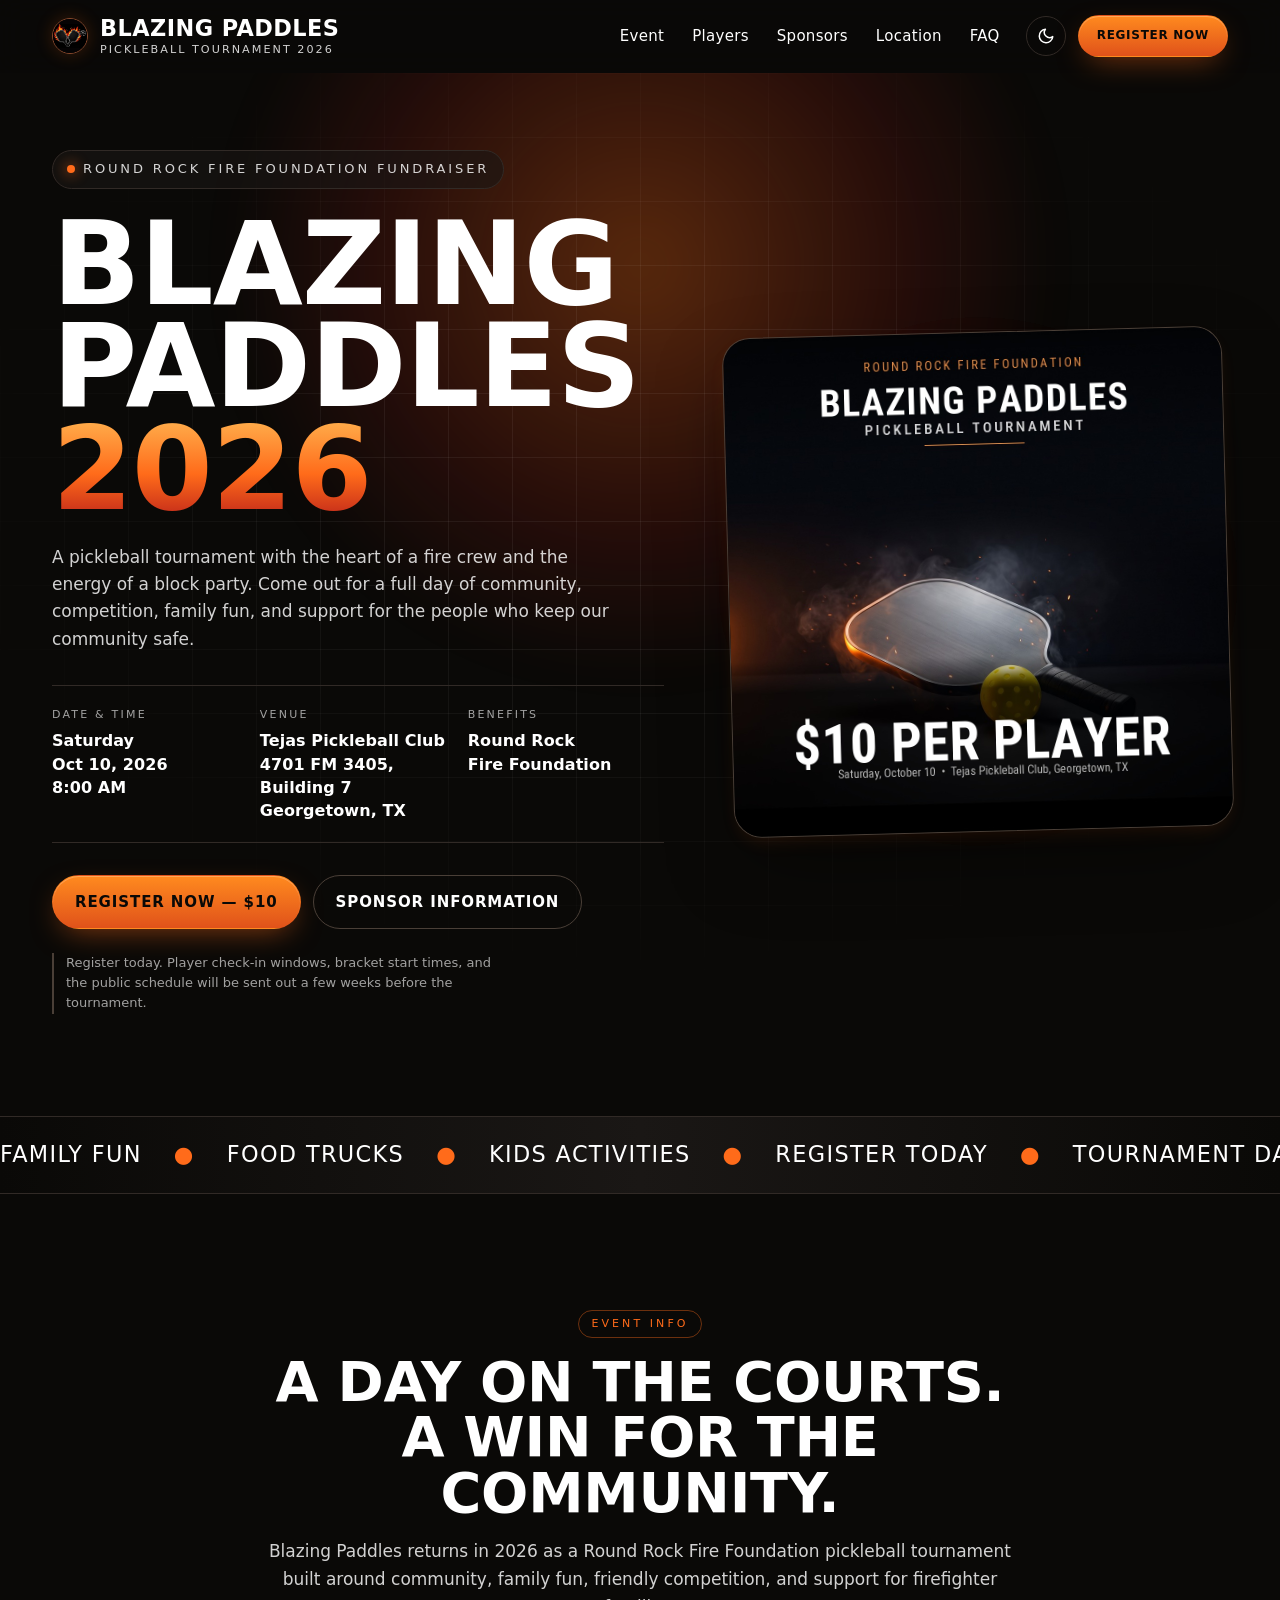
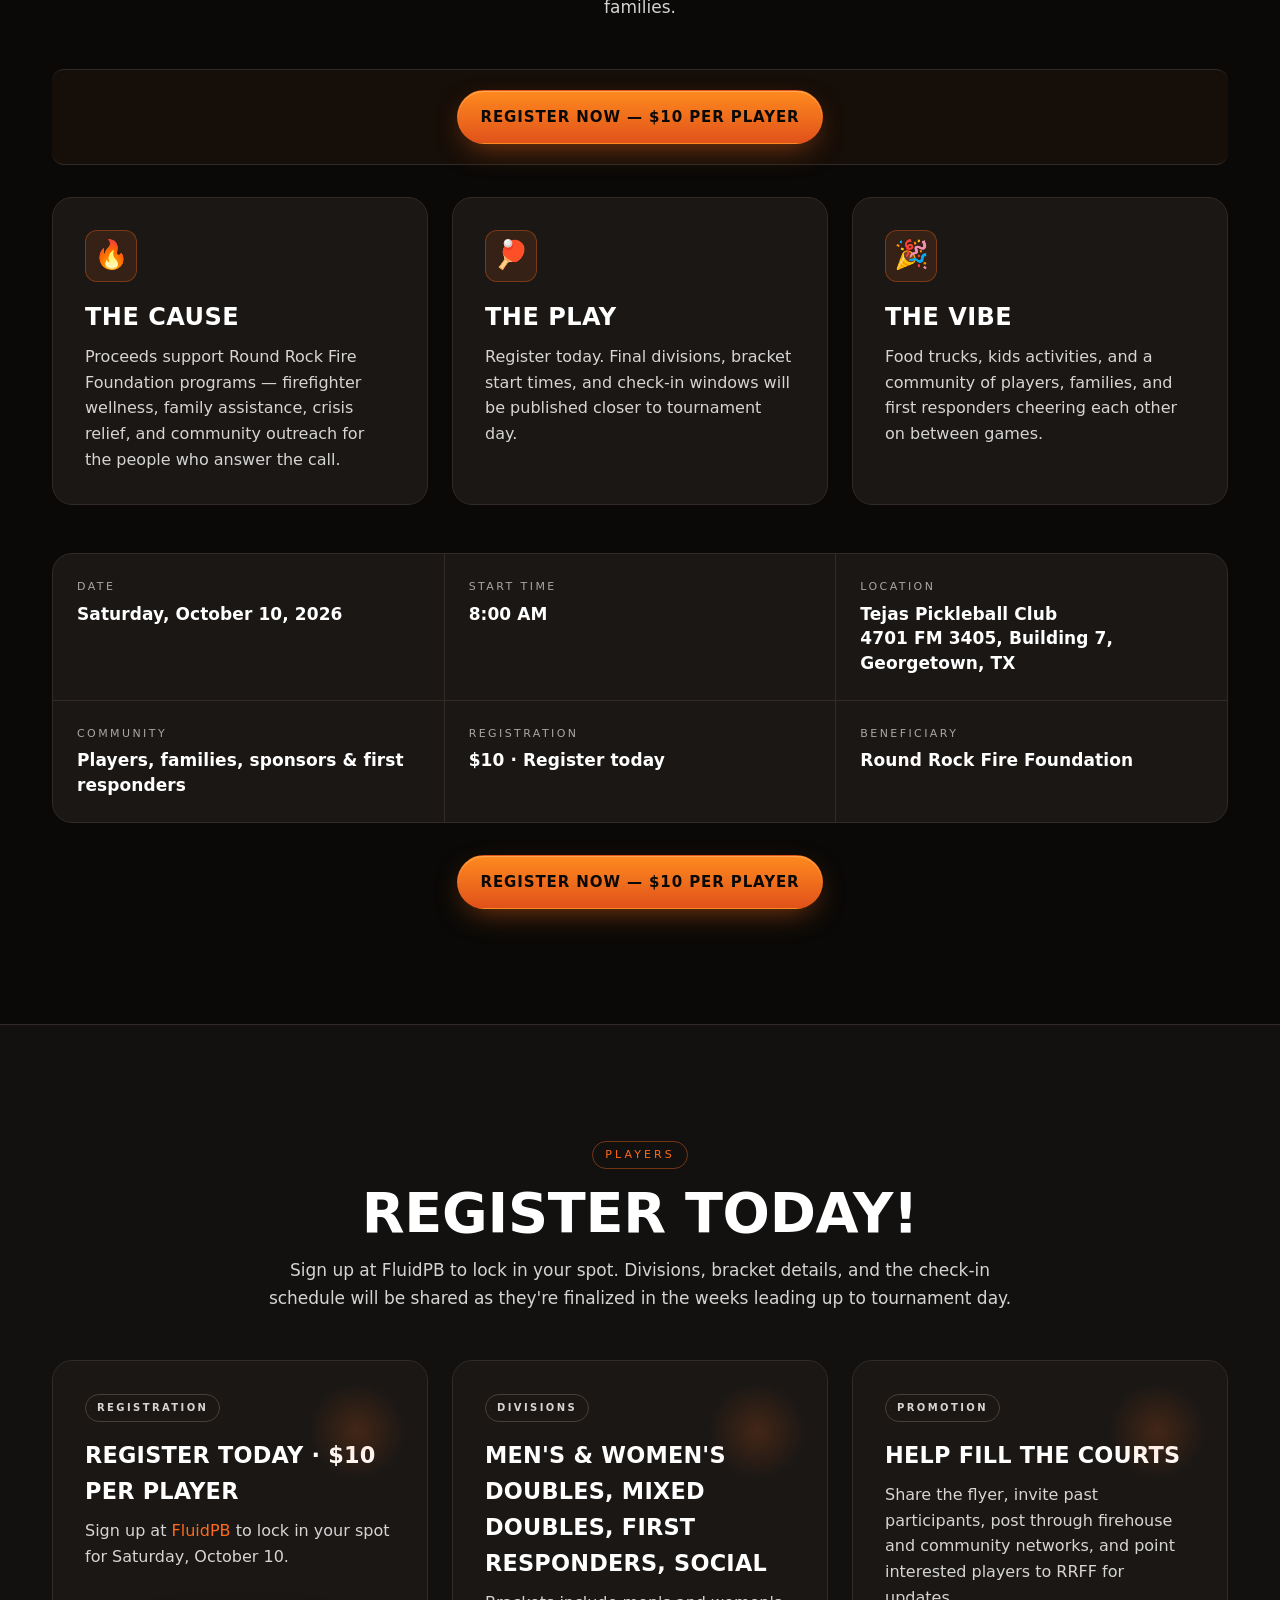
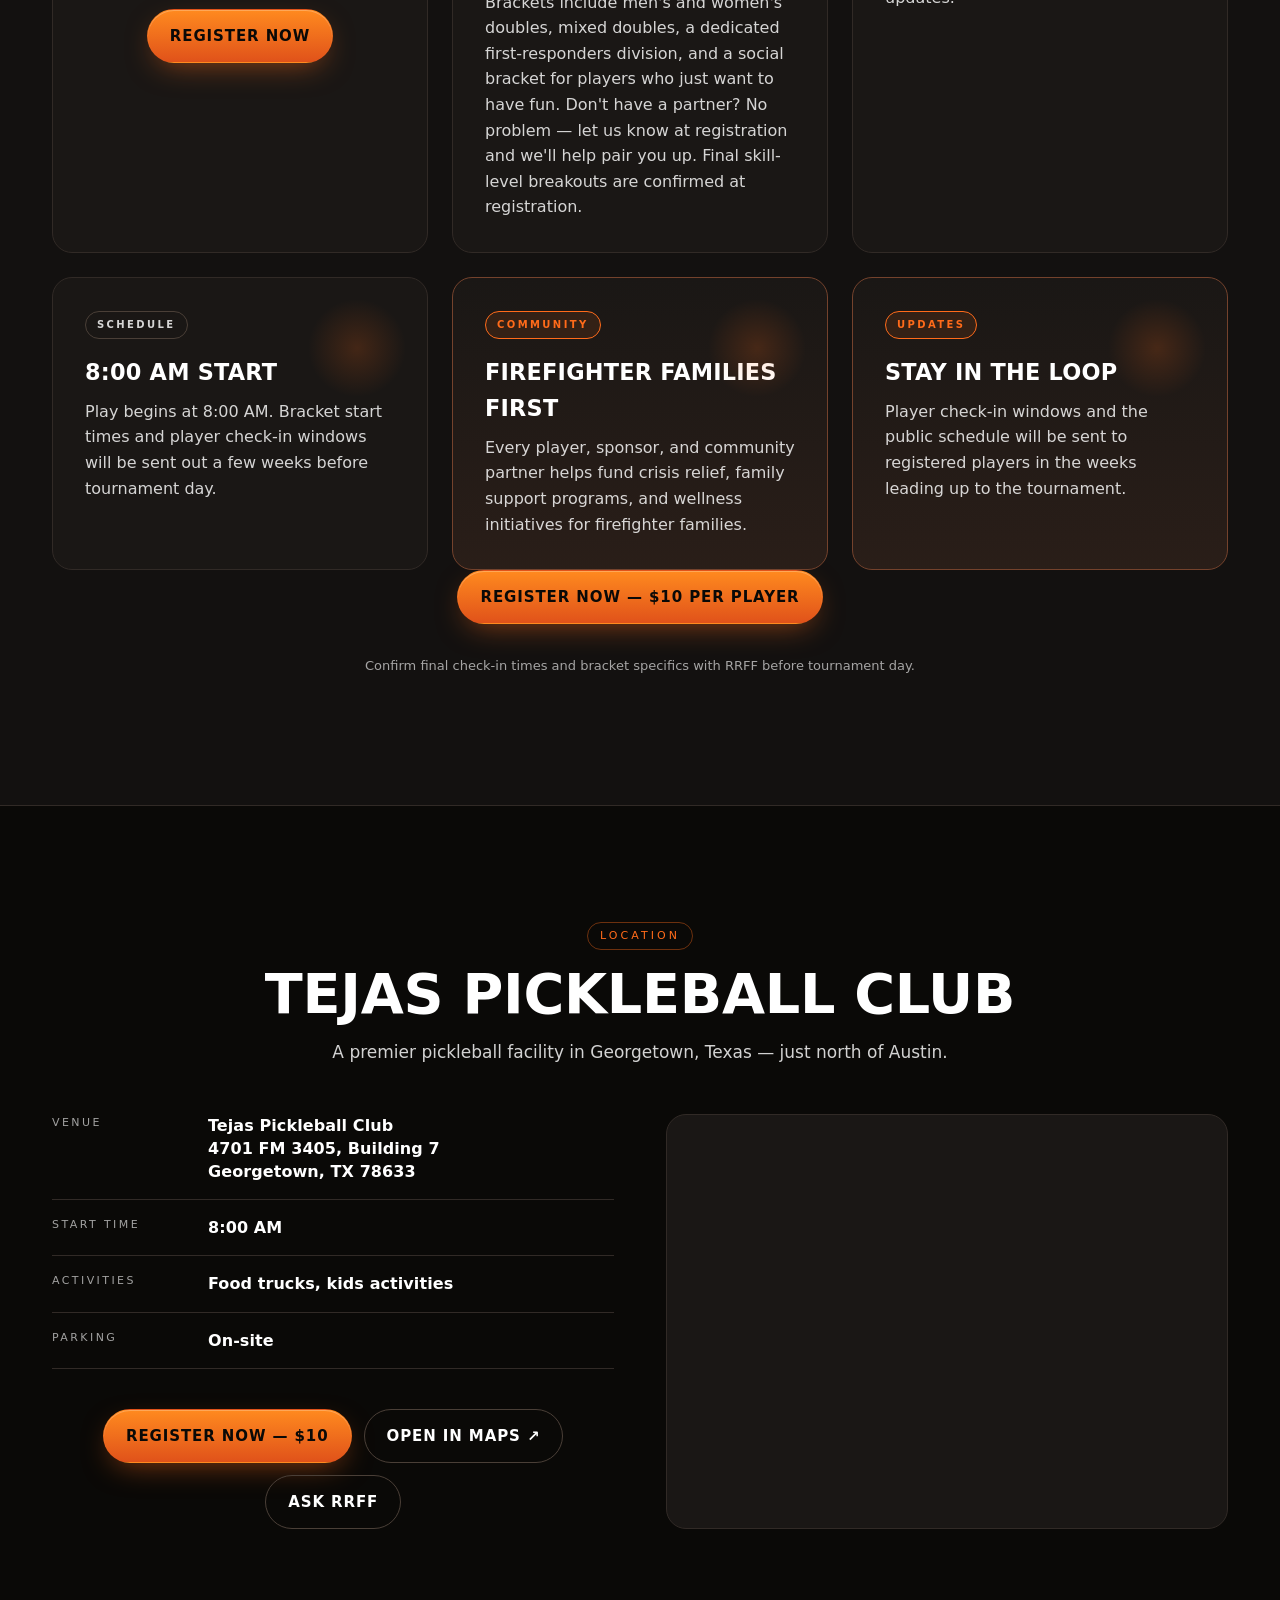
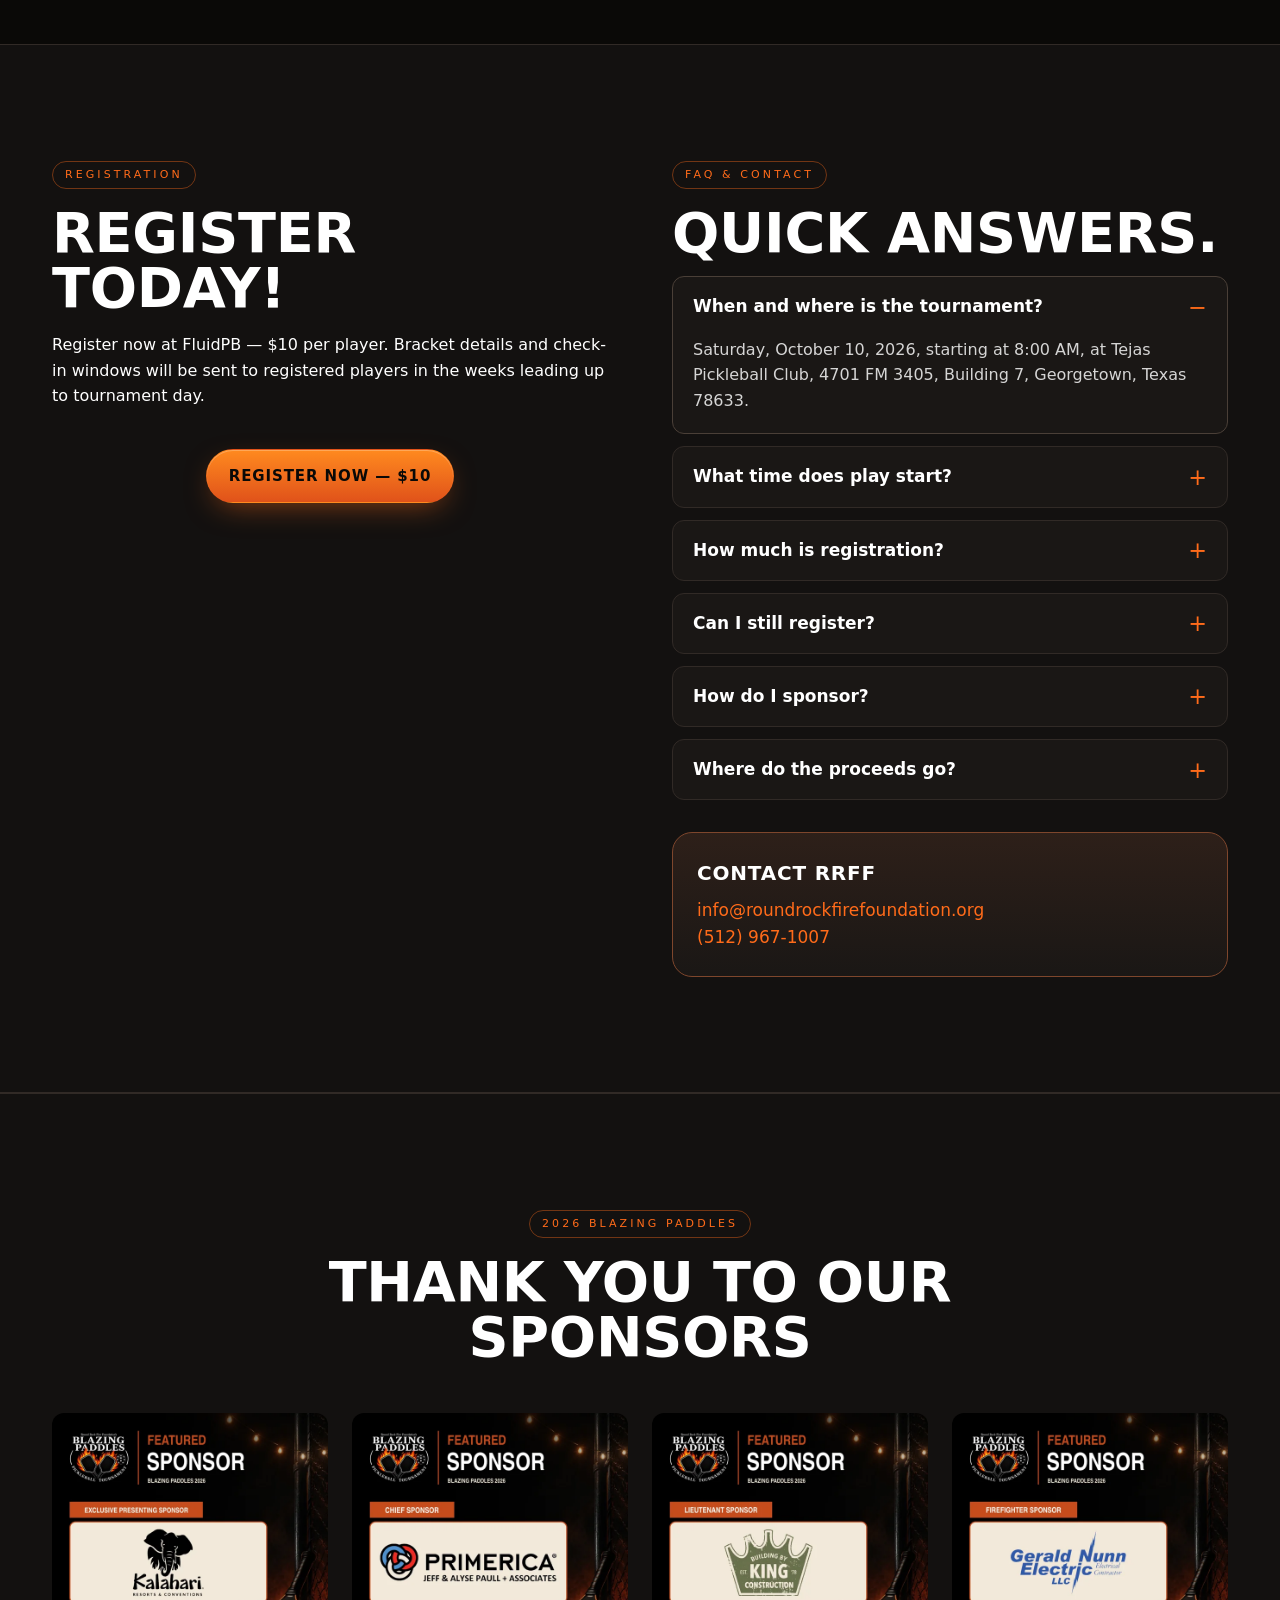
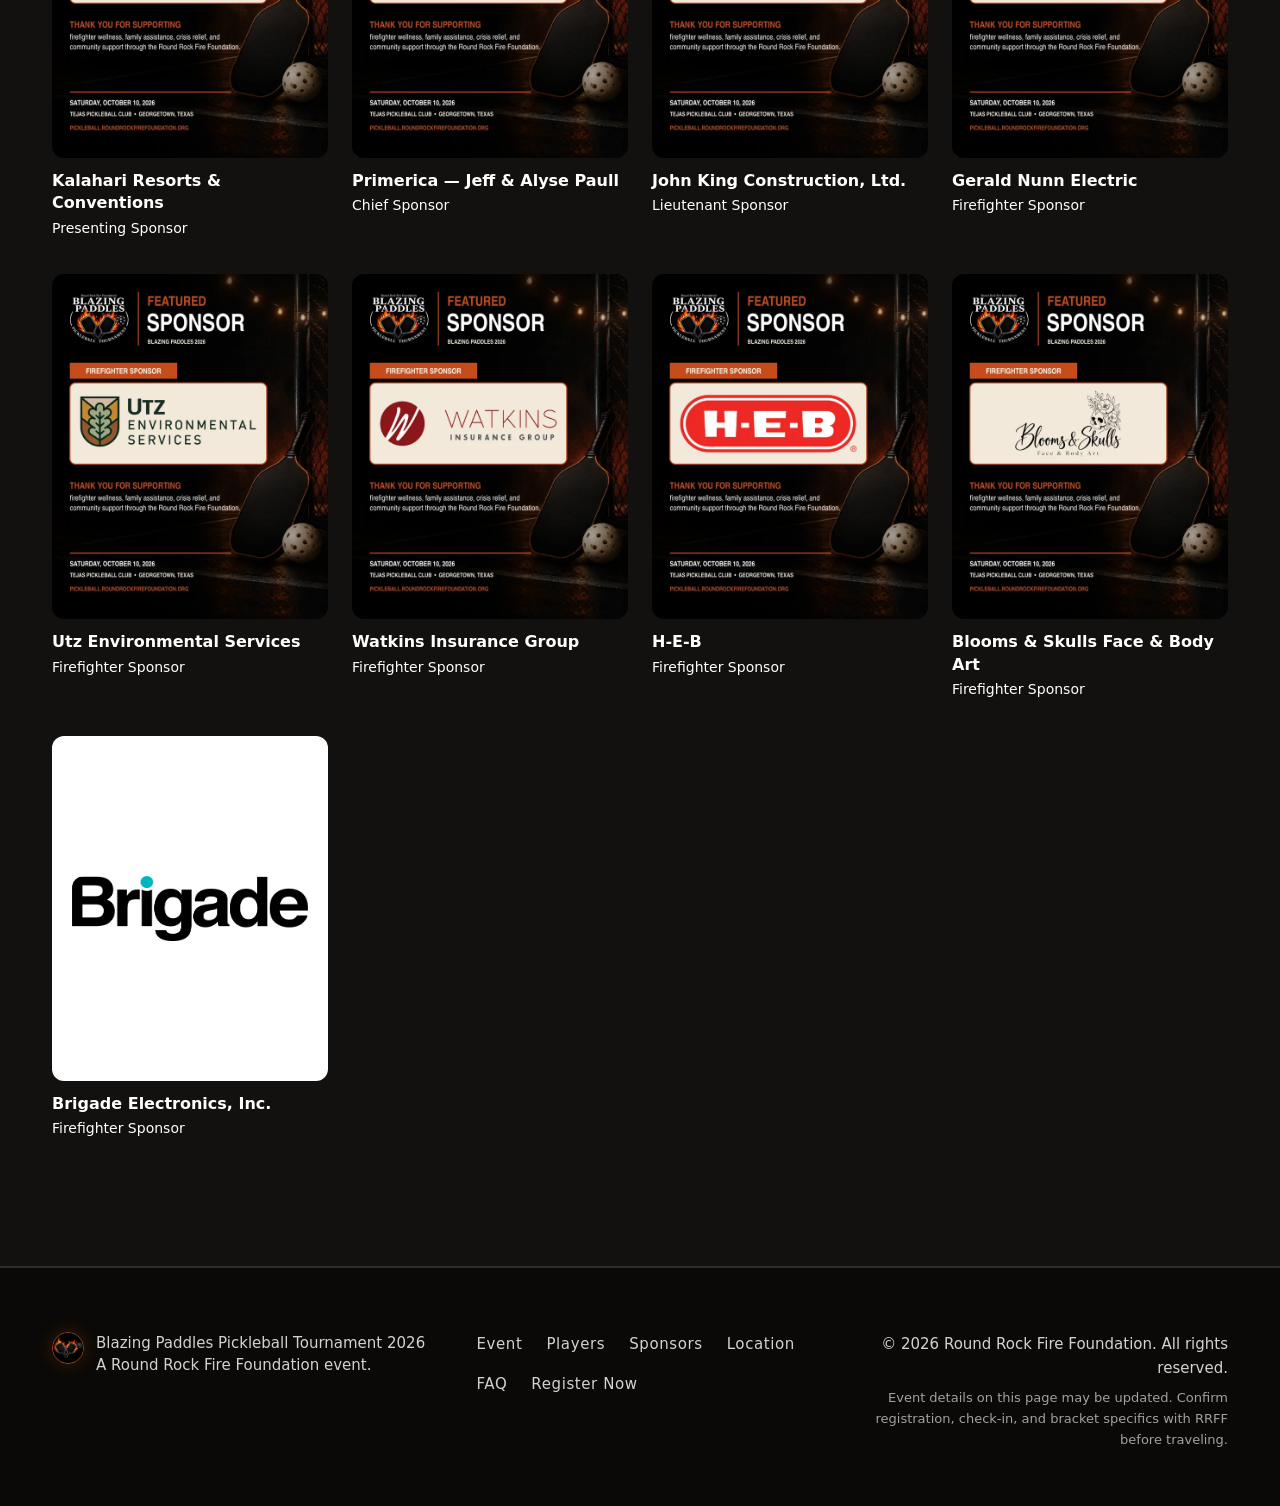
==== commit 6e495ad4: "Add Brigade Electronics as a Firefighter sponsor" ====
--- a/index.html
+++ b/index.html
@@ -391,7 +391,7 @@
       </div>
     </section>
 
-<section class="section section-alt" id="our-sponsors"><div class="container"><header class="section-head"><p class="kicker">2026 Blazing Paddles</p><h2 class="section-title">Thank You to Our Sponsors</h2></header><div class="confirmed-sponsors"><figure class="confirmed-sponsor"><img src="assets/images/sponsor-2026-kalahari.webp" alt="Kalahari Resorts &amp; Conventions — Presenting Sponsor" width="640" height="800" loading="lazy"><figcaption><strong>Kalahari Resorts &amp; Conventions</strong><span>Presenting Sponsor</span></figcaption></figure><figure class="confirmed-sponsor"><img src="assets/images/sponsor-2026-primerica.webp" alt="Primerica — Jeff &amp; Alyse Paull — Chief Sponsor" width="640" height="800" loading="lazy"><figcaption><strong>Primerica — Jeff &amp; Alyse Paull</strong><span>Chief Sponsor</span></figcaption></figure><figure class="confirmed-sponsor"><img src="assets/images/sponsor-2026-john-king.webp" alt="John King Construction, Ltd. — Lieutenant Sponsor" width="640" height="800" loading="lazy"><figcaption><strong>John King Construction, Ltd.</strong><span>Lieutenant Sponsor</span></figcaption></figure><figure class="confirmed-sponsor"><img src="assets/images/sponsor-2026-nunn.webp" alt="Gerald Nunn Electric — Firefighter Sponsor" width="640" height="800" loading="lazy"><figcaption><strong>Gerald Nunn Electric</strong><span>Firefighter Sponsor</span></figcaption></figure><figure class="confirmed-sponsor"><img src="assets/images/sponsor-2026-utz.webp" alt="Utz Environmental Services — Firefighter Sponsor" width="640" height="800" loading="lazy"><figcaption><strong>Utz Environmental Services</strong><span>Firefighter Sponsor</span></figcaption></figure><figure class="confirmed-sponsor"><img src="assets/images/sponsor-2026-watkins.webp" alt="Watkins Insurance Group — Firefighter Sponsor" width="640" height="800" loading="lazy"><figcaption><strong>Watkins Insurance Group</strong><span>Firefighter Sponsor</span></figcaption></figure><figure class="confirmed-sponsor"><img src="assets/images/sponsor-2026-heb.webp" alt="H-E-B — Firefighter Sponsor" width="640" height="800" loading="lazy"><figcaption><strong>H-E-B</strong><span>Firefighter Sponsor</span></figcaption></figure><figure class="confirmed-sponsor"><img src="assets/images/sponsor-2026-blooms-skulls.webp" alt="Blooms &amp; Skulls Face &amp; Body Art — Firefighter Sponsor" width="640" height="800" loading="lazy"><figcaption><strong>Blooms &amp; Skulls Face &amp; Body Art</strong><span>Firefighter Sponsor</span></figcaption></figure></div></div></section>
+<section class="section section-alt" id="our-sponsors"><div class="container"><header class="section-head"><p class="kicker">2026 Blazing Paddles</p><h2 class="section-title">Thank You to Our Sponsors</h2></header><div class="confirmed-sponsors"><figure class="confirmed-sponsor"><img src="assets/images/sponsor-2026-kalahari.webp" alt="Kalahari Resorts &amp; Conventions — Presenting Sponsor" width="640" height="800" loading="lazy"><figcaption><strong>Kalahari Resorts &amp; Conventions</strong><span>Presenting Sponsor</span></figcaption></figure><figure class="confirmed-sponsor"><img src="assets/images/sponsor-2026-primerica.webp" alt="Primerica — Jeff &amp; Alyse Paull — Chief Sponsor" width="640" height="800" loading="lazy"><figcaption><strong>Primerica — Jeff &amp; Alyse Paull</strong><span>Chief Sponsor</span></figcaption></figure><figure class="confirmed-sponsor"><img src="assets/images/sponsor-2026-john-king.webp" alt="John King Construction, Ltd. — Lieutenant Sponsor" width="640" height="800" loading="lazy"><figcaption><strong>John King Construction, Ltd.</strong><span>Lieutenant Sponsor</span></figcaption></figure><figure class="confirmed-sponsor"><img src="assets/images/sponsor-2026-nunn.webp" alt="Gerald Nunn Electric — Firefighter Sponsor" width="640" height="800" loading="lazy"><figcaption><strong>Gerald Nunn Electric</strong><span>Firefighter Sponsor</span></figcaption></figure><figure class="confirmed-sponsor"><img src="assets/images/sponsor-2026-utz.webp" alt="Utz Environmental Services — Firefighter Sponsor" width="640" height="800" loading="lazy"><figcaption><strong>Utz Environmental Services</strong><span>Firefighter Sponsor</span></figcaption></figure><figure class="confirmed-sponsor"><img src="assets/images/sponsor-2026-watkins.webp" alt="Watkins Insurance Group — Firefighter Sponsor" width="640" height="800" loading="lazy"><figcaption><strong>Watkins Insurance Group</strong><span>Firefighter Sponsor</span></figcaption></figure><figure class="confirmed-sponsor"><img src="assets/images/sponsor-2026-heb.webp" alt="H-E-B — Firefighter Sponsor" width="640" height="800" loading="lazy"><figcaption><strong>H-E-B</strong><span>Firefighter Sponsor</span></figcaption></figure><figure class="confirmed-sponsor"><img src="assets/images/sponsor-2026-blooms-skulls.webp" alt="Blooms &amp; Skulls Face &amp; Body Art — Firefighter Sponsor" width="640" height="800" loading="lazy"><figcaption><strong>Blooms &amp; Skulls Face &amp; Body Art</strong><span>Firefighter Sponsor</span></figcaption></figure><figure class="confirmed-sponsor"><div style="aspect-ratio:4/5;display:flex;align-items:center;background:#fff;border-radius:12px;padding:20px;box-sizing:border-box"><img src="assets/images/sponsor-brigade.png" alt="Brigade Electronics, Inc. — Firefighter Sponsor" width="1182" height="328" loading="lazy" style="width:100%;height:auto;object-fit:contain"></div><figcaption><strong>Brigade Electronics, Inc.</strong><span>Firefighter Sponsor</span></figcaption></figure></div></div></section>
   </main>
 
   <footer class="site-footer">
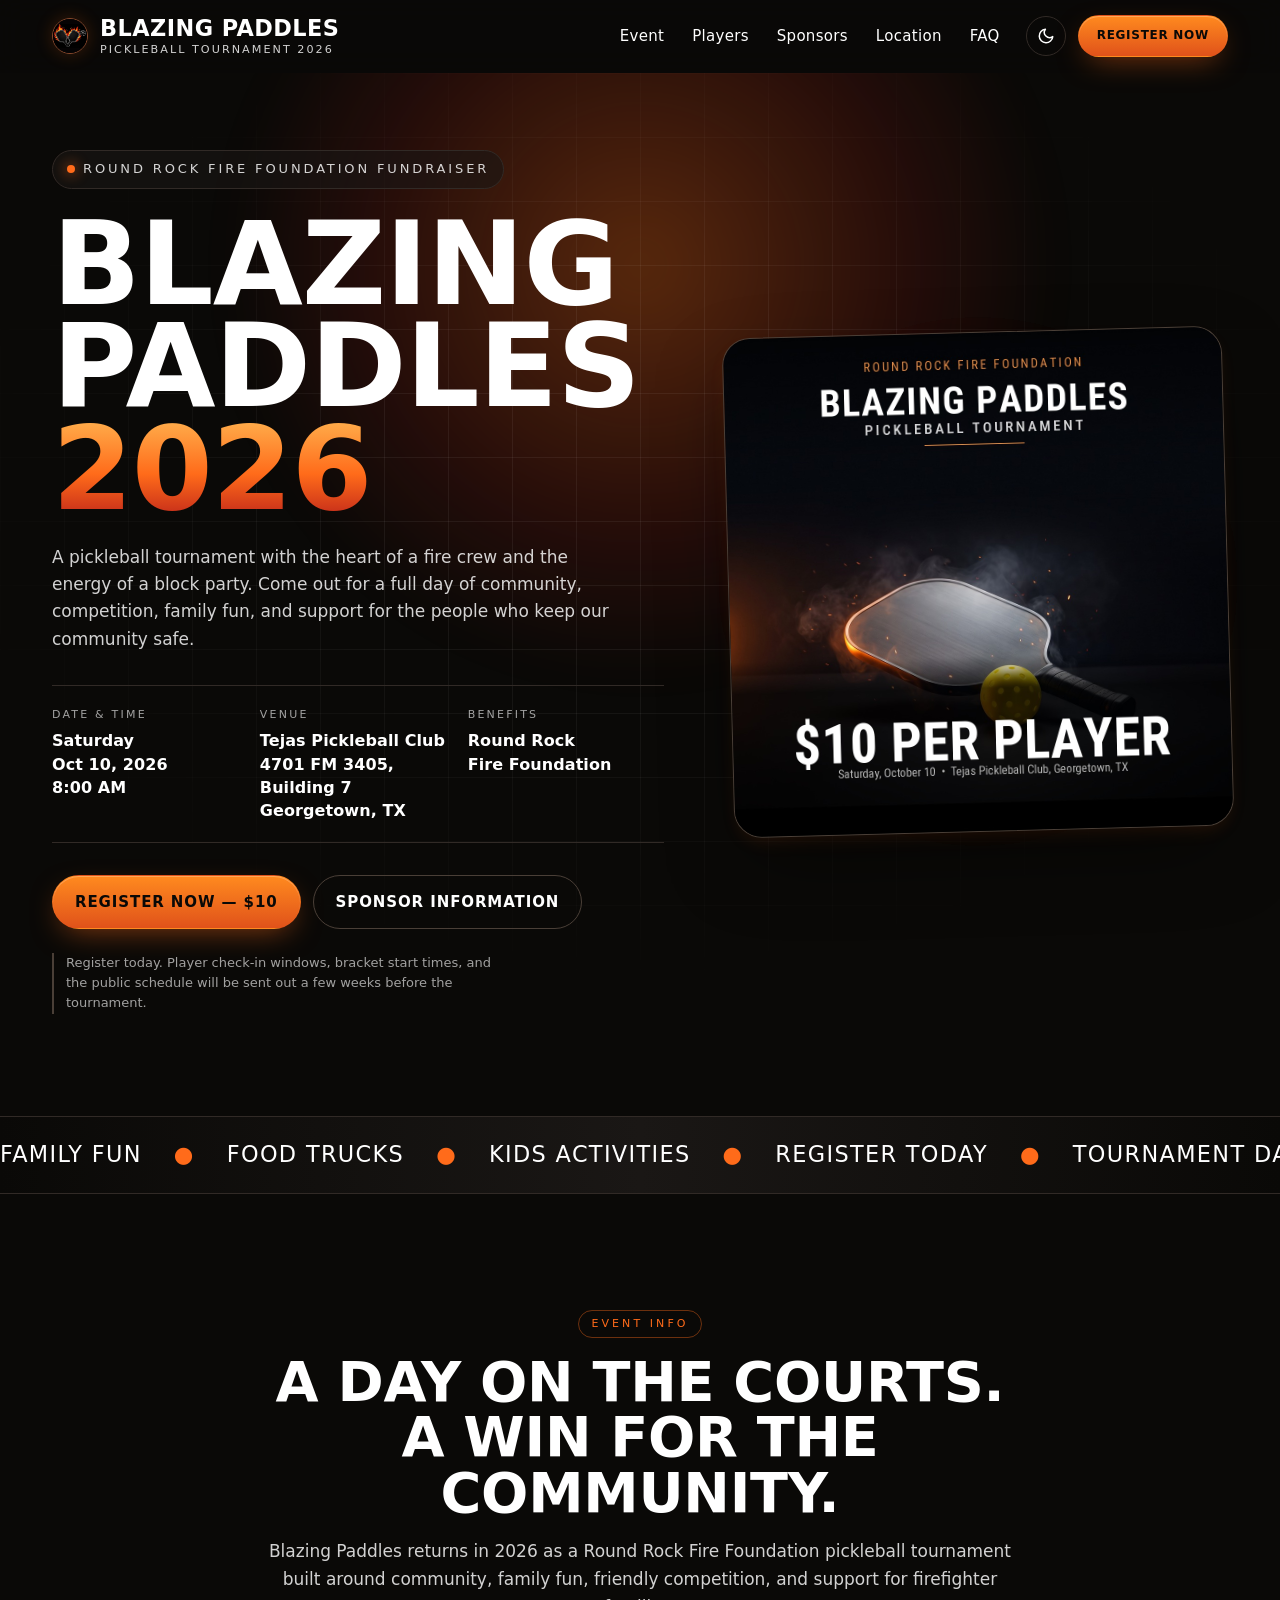
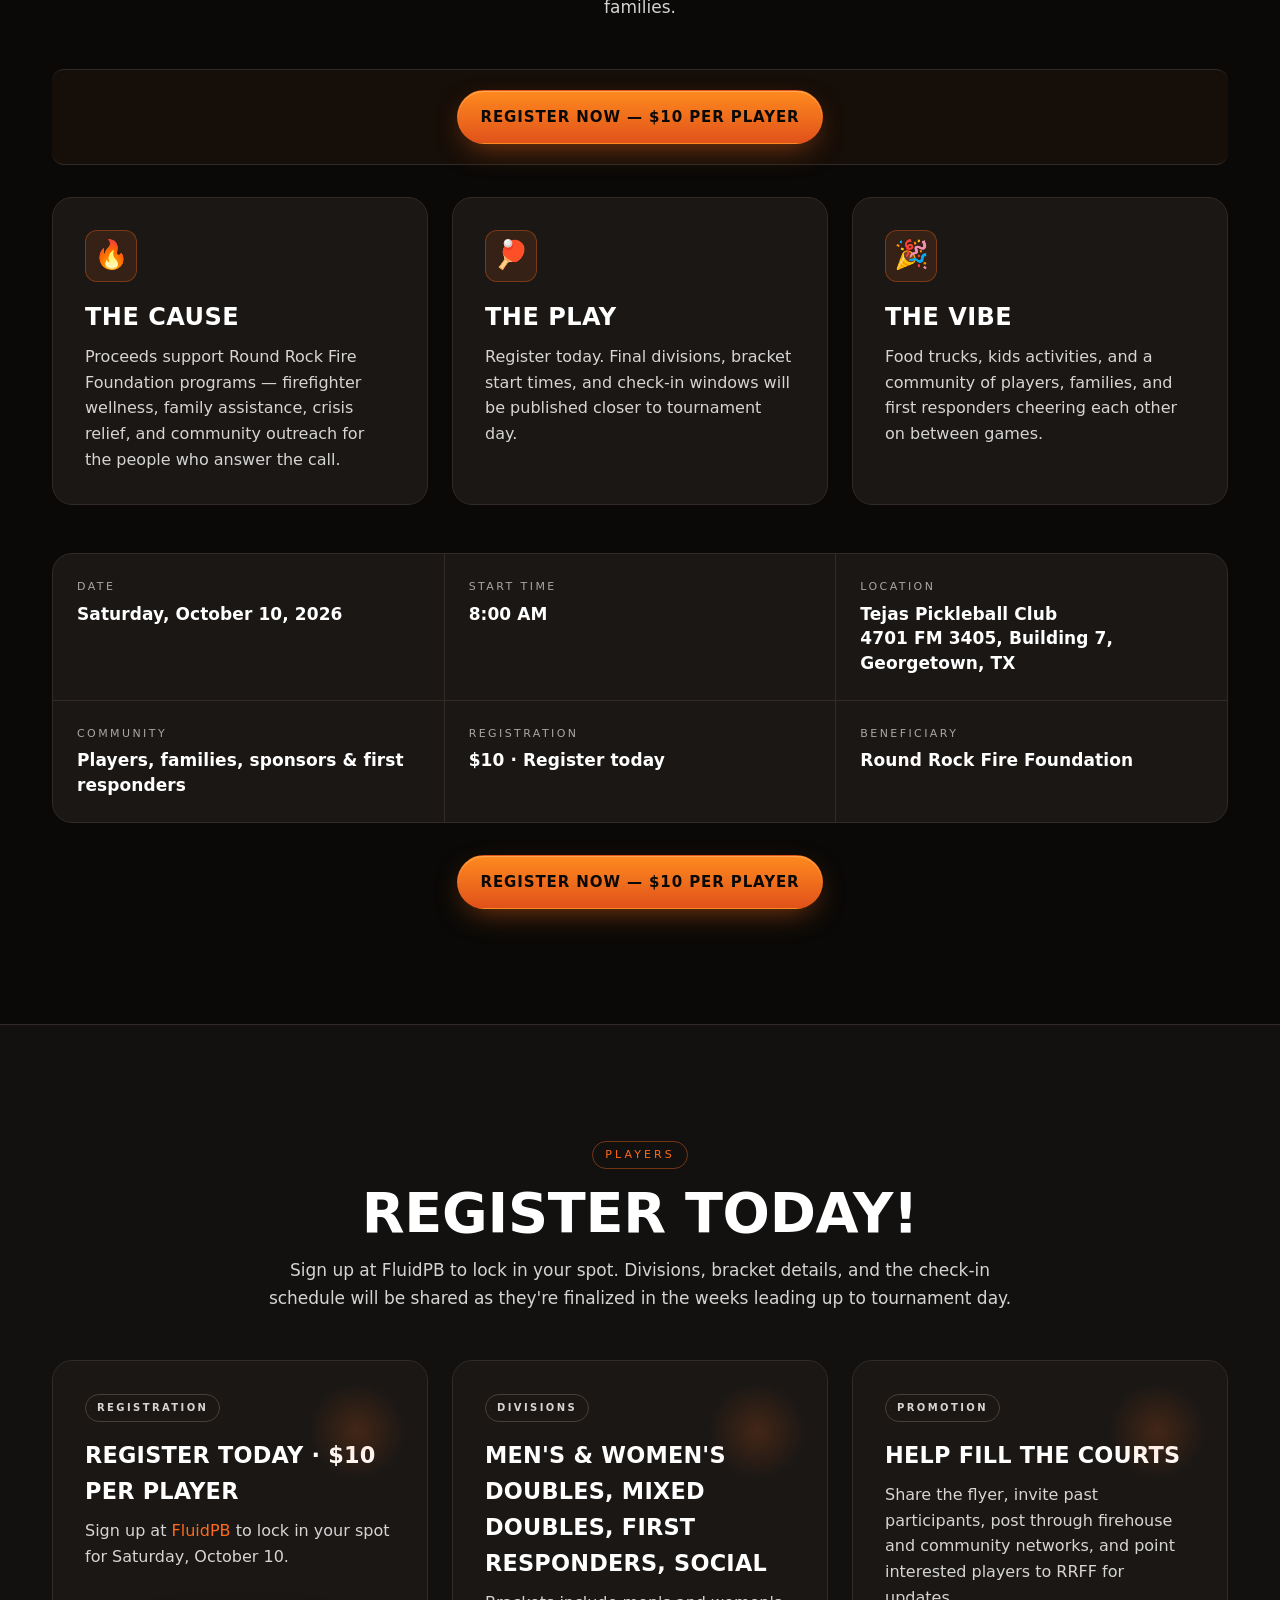
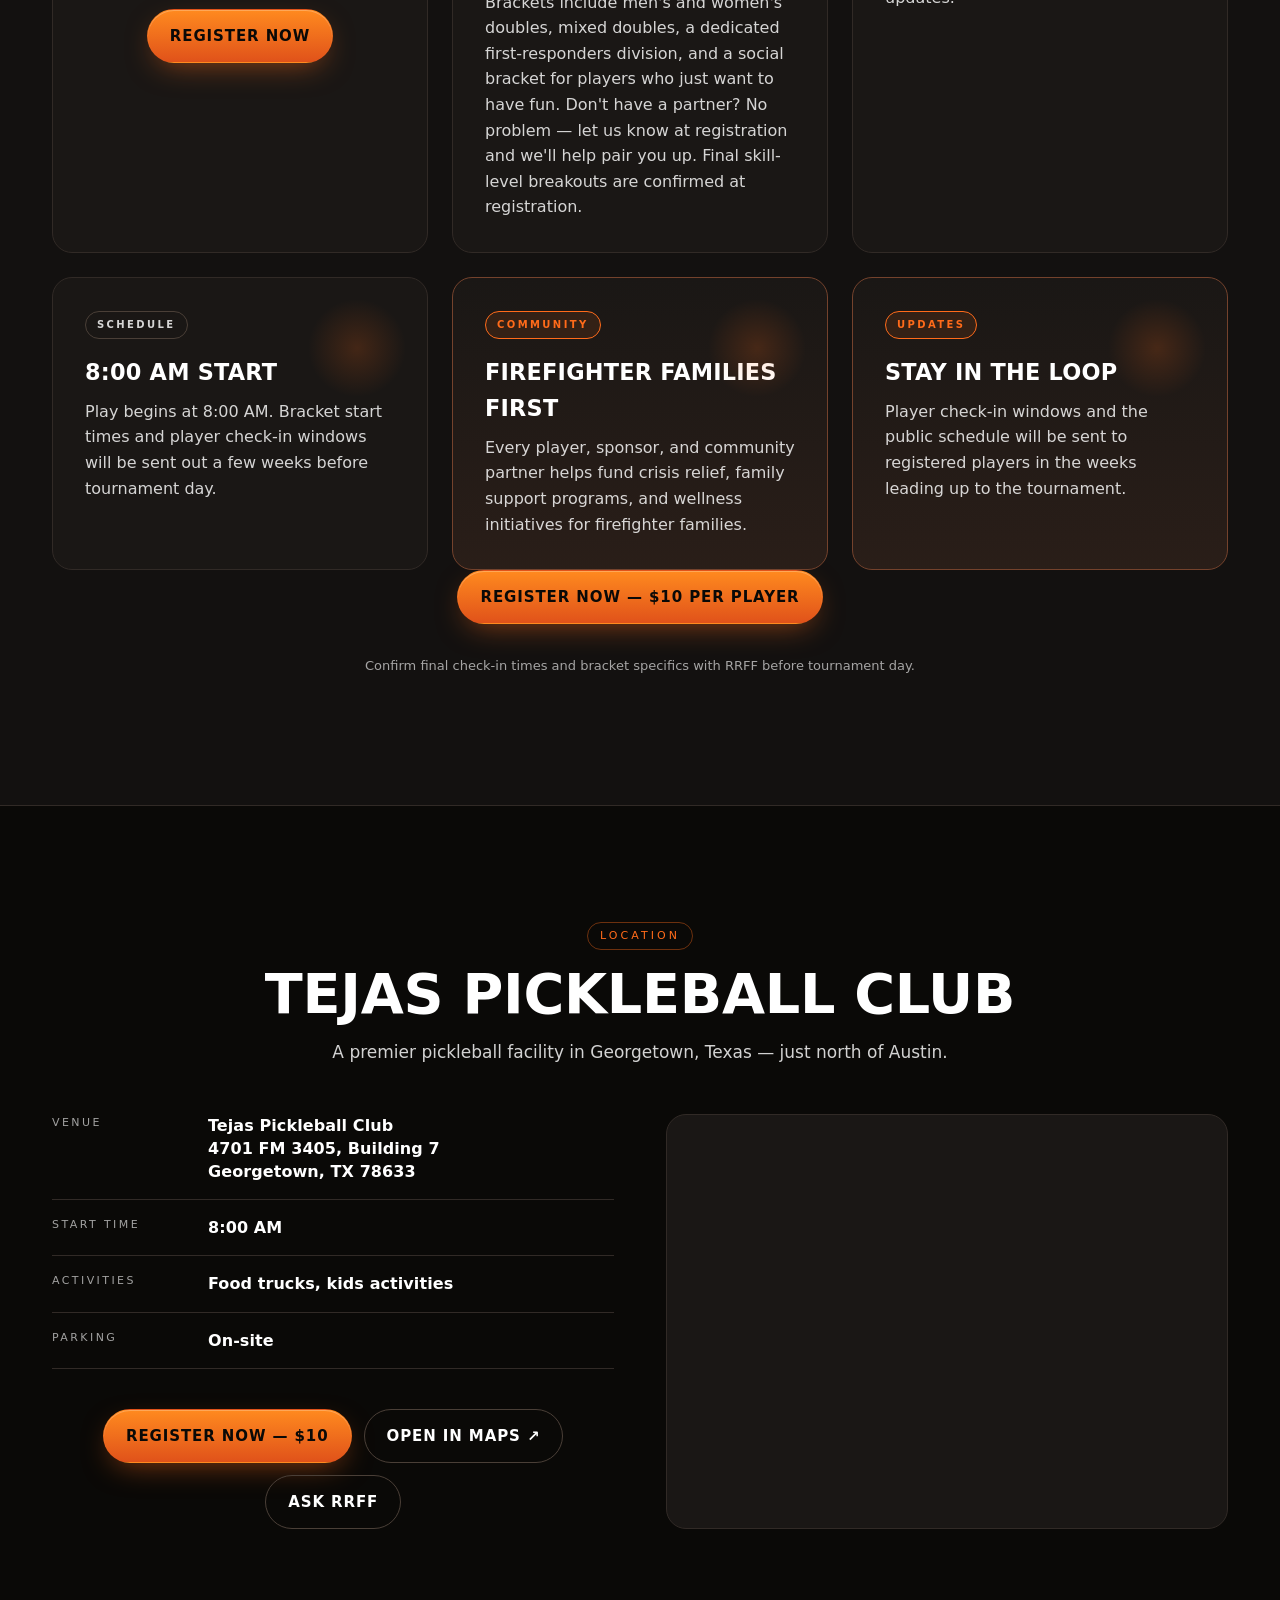
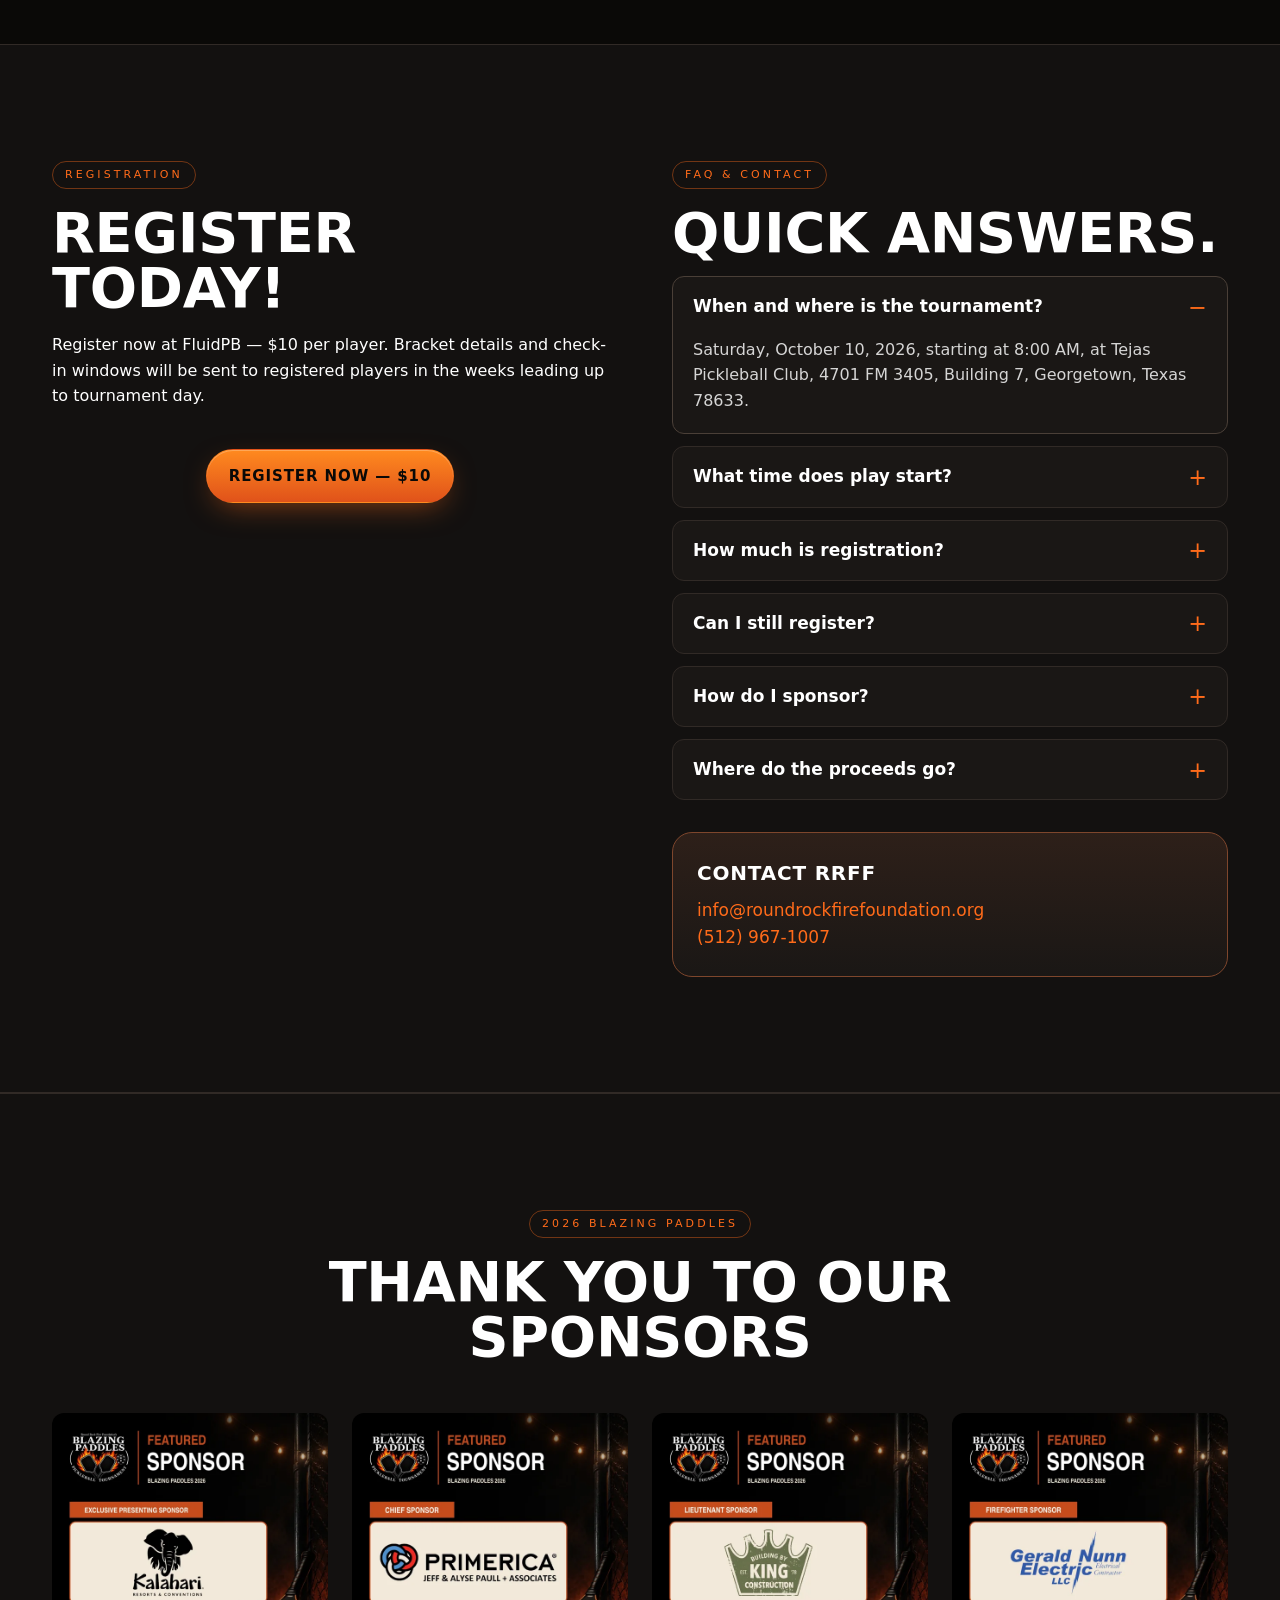
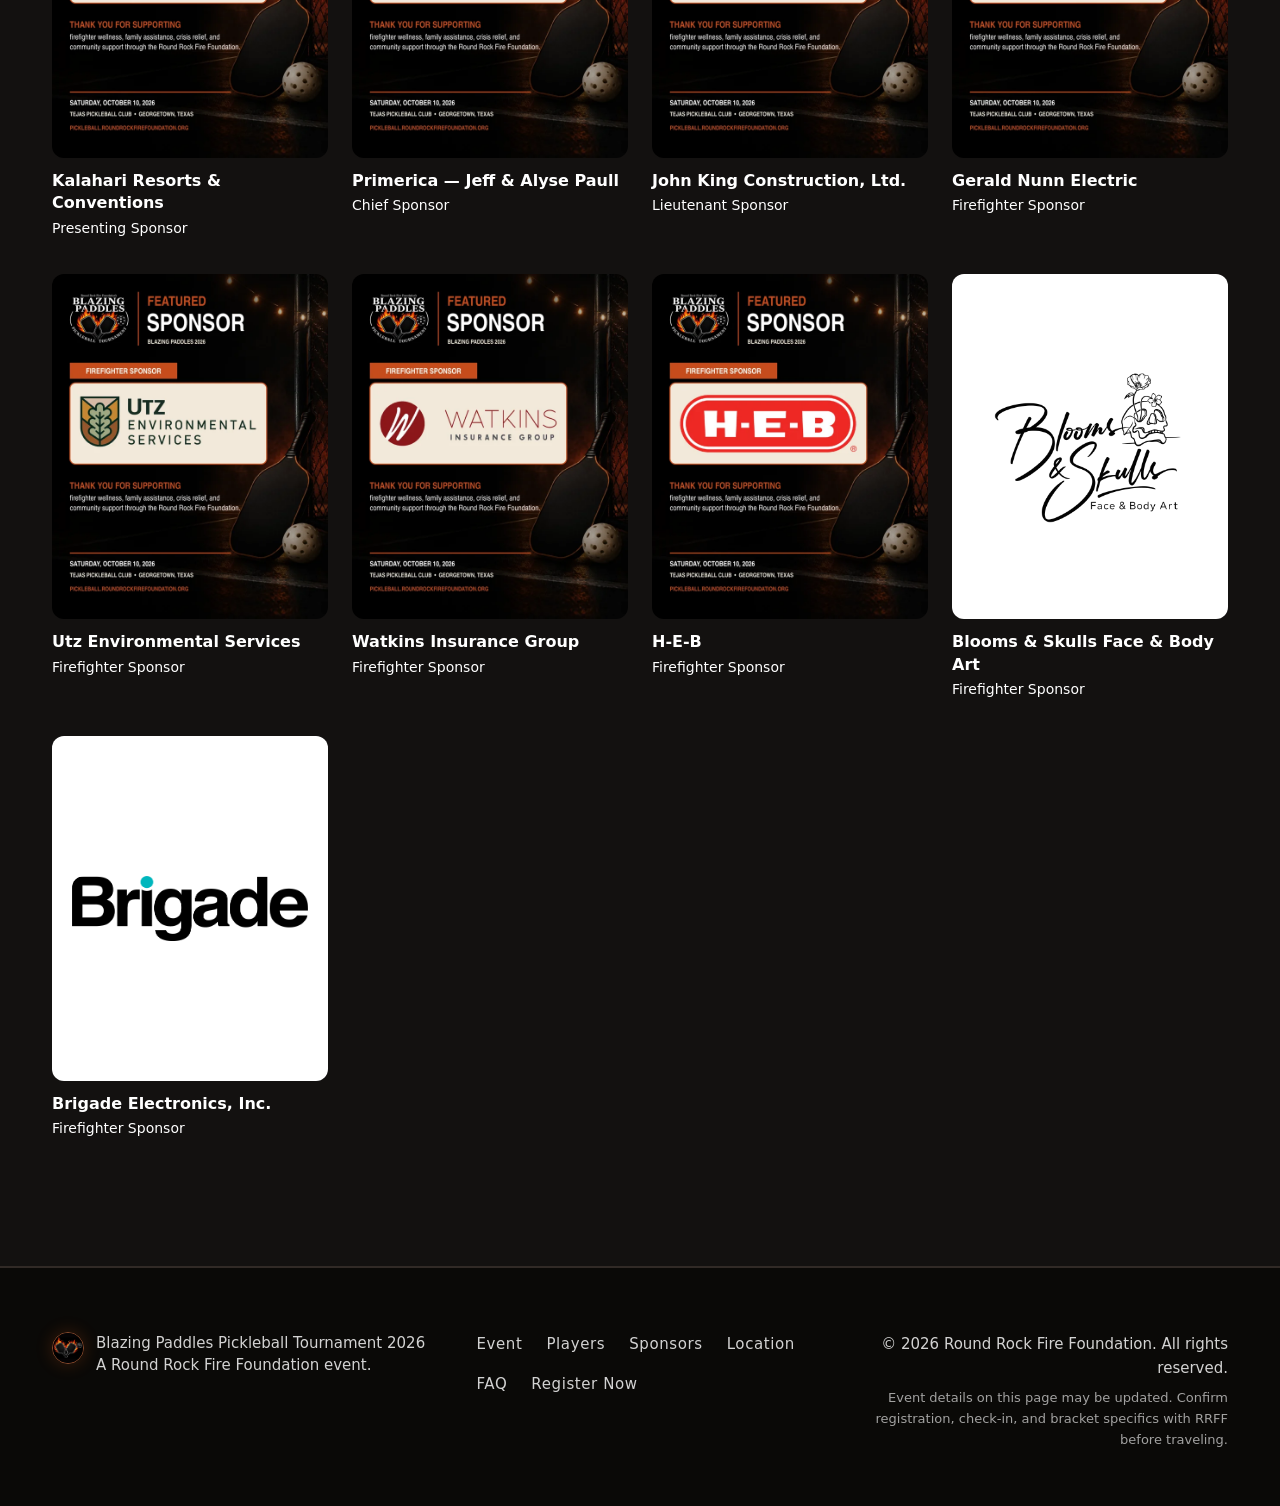
==== commit d2386cd8: "Improve sponsor logo visibility and use original Blooms and Skulls logo" ====
--- a/index.html
+++ b/index.html
@@ -391,7 +391,7 @@
       </div>
     </section>
 
-<section class="section section-alt" id="our-sponsors"><div class="container"><header class="section-head"><p class="kicker">2026 Blazing Paddles</p><h2 class="section-title">Thank You to Our Sponsors</h2></header><div class="confirmed-sponsors"><figure class="confirmed-sponsor"><img src="assets/images/sponsor-2026-kalahari.webp" alt="Kalahari Resorts &amp; Conventions — Presenting Sponsor" width="640" height="800" loading="lazy"><figcaption><strong>Kalahari Resorts &amp; Conventions</strong><span>Presenting Sponsor</span></figcaption></figure><figure class="confirmed-sponsor"><img src="assets/images/sponsor-2026-primerica.webp" alt="Primerica — Jeff &amp; Alyse Paull — Chief Sponsor" width="640" height="800" loading="lazy"><figcaption><strong>Primerica — Jeff &amp; Alyse Paull</strong><span>Chief Sponsor</span></figcaption></figure><figure class="confirmed-sponsor"><img src="assets/images/sponsor-2026-john-king.webp" alt="John King Construction, Ltd. — Lieutenant Sponsor" width="640" height="800" loading="lazy"><figcaption><strong>John King Construction, Ltd.</strong><span>Lieutenant Sponsor</span></figcaption></figure><figure class="confirmed-sponsor"><img src="assets/images/sponsor-2026-nunn.webp" alt="Gerald Nunn Electric — Firefighter Sponsor" width="640" height="800" loading="lazy"><figcaption><strong>Gerald Nunn Electric</strong><span>Firefighter Sponsor</span></figcaption></figure><figure class="confirmed-sponsor"><img src="assets/images/sponsor-2026-utz.webp" alt="Utz Environmental Services — Firefighter Sponsor" width="640" height="800" loading="lazy"><figcaption><strong>Utz Environmental Services</strong><span>Firefighter Sponsor</span></figcaption></figure><figure class="confirmed-sponsor"><img src="assets/images/sponsor-2026-watkins.webp" alt="Watkins Insurance Group — Firefighter Sponsor" width="640" height="800" loading="lazy"><figcaption><strong>Watkins Insurance Group</strong><span>Firefighter Sponsor</span></figcaption></figure><figure class="confirmed-sponsor"><img src="assets/images/sponsor-2026-heb.webp" alt="H-E-B — Firefighter Sponsor" width="640" height="800" loading="lazy"><figcaption><strong>H-E-B</strong><span>Firefighter Sponsor</span></figcaption></figure><figure class="confirmed-sponsor"><img src="assets/images/sponsor-2026-blooms-skulls.webp" alt="Blooms &amp; Skulls Face &amp; Body Art — Firefighter Sponsor" width="640" height="800" loading="lazy"><figcaption><strong>Blooms &amp; Skulls Face &amp; Body Art</strong><span>Firefighter Sponsor</span></figcaption></figure><figure class="confirmed-sponsor"><div style="aspect-ratio:4/5;display:flex;align-items:center;background:#fff;border-radius:12px;padding:20px;box-sizing:border-box"><img src="assets/images/sponsor-brigade.png" alt="Brigade Electronics, Inc. — Firefighter Sponsor" width="1182" height="328" loading="lazy" style="width:100%;height:auto;object-fit:contain"></div><figcaption><strong>Brigade Electronics, Inc.</strong><span>Firefighter Sponsor</span></figcaption></figure></div></div></section>
+<section class="section section-alt" id="our-sponsors"><div class="container"><header class="section-head"><p class="kicker">2026 Blazing Paddles</p><h2 class="section-title">Thank You to Our Sponsors</h2></header><div class="confirmed-sponsors"><figure class="confirmed-sponsor"><img src="assets/images/sponsor-2026-kalahari.webp" alt="Kalahari Resorts &amp; Conventions — Presenting Sponsor" width="640" height="800" loading="lazy"><figcaption><strong>Kalahari Resorts &amp; Conventions</strong><span>Presenting Sponsor</span></figcaption></figure><figure class="confirmed-sponsor"><img src="assets/images/sponsor-2026-primerica.webp" alt="Primerica — Jeff &amp; Alyse Paull — Chief Sponsor" width="640" height="800" loading="lazy"><figcaption><strong>Primerica — Jeff &amp; Alyse Paull</strong><span>Chief Sponsor</span></figcaption></figure><figure class="confirmed-sponsor"><img src="assets/images/sponsor-2026-john-king.webp" alt="John King Construction, Ltd. — Lieutenant Sponsor" width="640" height="800" loading="lazy"><figcaption><strong>John King Construction, Ltd.</strong><span>Lieutenant Sponsor</span></figcaption></figure><figure class="confirmed-sponsor"><img src="assets/images/sponsor-2026-nunn.webp" alt="Gerald Nunn Electric — Firefighter Sponsor" width="640" height="800" loading="lazy"><figcaption><strong>Gerald Nunn Electric</strong><span>Firefighter Sponsor</span></figcaption></figure><figure class="confirmed-sponsor"><img src="assets/images/sponsor-2026-utz.webp" alt="Utz Environmental Services — Firefighter Sponsor" width="640" height="800" loading="lazy"><figcaption><strong>Utz Environmental Services</strong><span>Firefighter Sponsor</span></figcaption></figure><figure class="confirmed-sponsor"><img src="assets/images/sponsor-2026-watkins.webp" alt="Watkins Insurance Group — Firefighter Sponsor" width="640" height="800" loading="lazy"><figcaption><strong>Watkins Insurance Group</strong><span>Firefighter Sponsor</span></figcaption></figure><figure class="confirmed-sponsor"><img src="assets/images/sponsor-2026-heb.webp" alt="H-E-B — Firefighter Sponsor" width="640" height="800" loading="lazy"><figcaption><strong>H-E-B</strong><span>Firefighter Sponsor</span></figcaption></figure><figure class="confirmed-sponsor"><img src="assets/images/sponsor-blooms-skulls.png" style="aspect-ratio:4/5;object-fit:contain;background:#fff;padding:16px;box-sizing:border-box" alt="Blooms &amp; Skulls Face &amp; Body Art — Firefighter Sponsor" width="640" height="800" loading="lazy"><figcaption><strong>Blooms &amp; Skulls Face &amp; Body Art</strong><span>Firefighter Sponsor</span></figcaption></figure><figure class="confirmed-sponsor"><div style="aspect-ratio:4/5;display:flex;align-items:center;background:#fff;border-radius:12px;padding:20px;box-sizing:border-box"><img src="assets/images/sponsor-brigade.png" alt="Brigade Electronics, Inc. — Firefighter Sponsor" width="1182" height="328" loading="lazy" style="width:100%;height:auto;object-fit:contain"></div><figcaption><strong>Brigade Electronics, Inc.</strong><span>Firefighter Sponsor</span></figcaption></figure></div></div></section>
   </main>
 
   <footer class="site-footer">
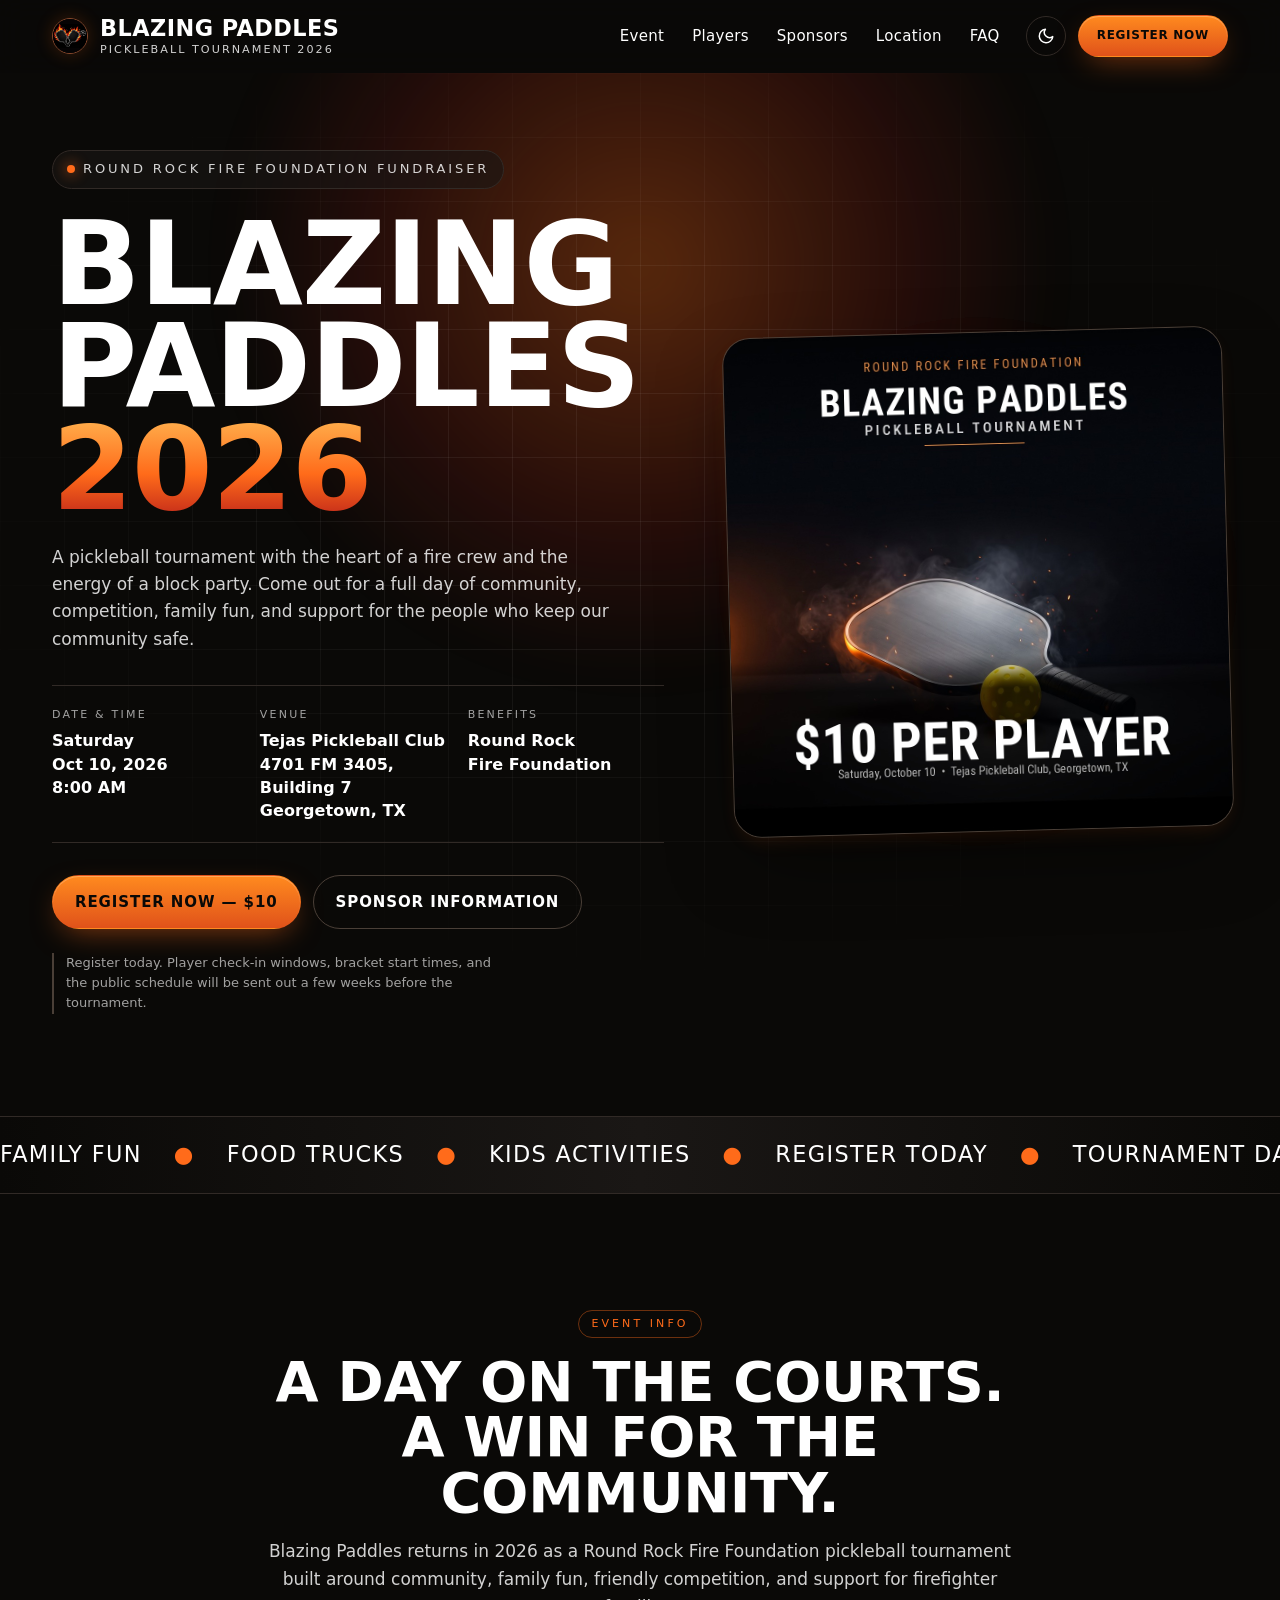
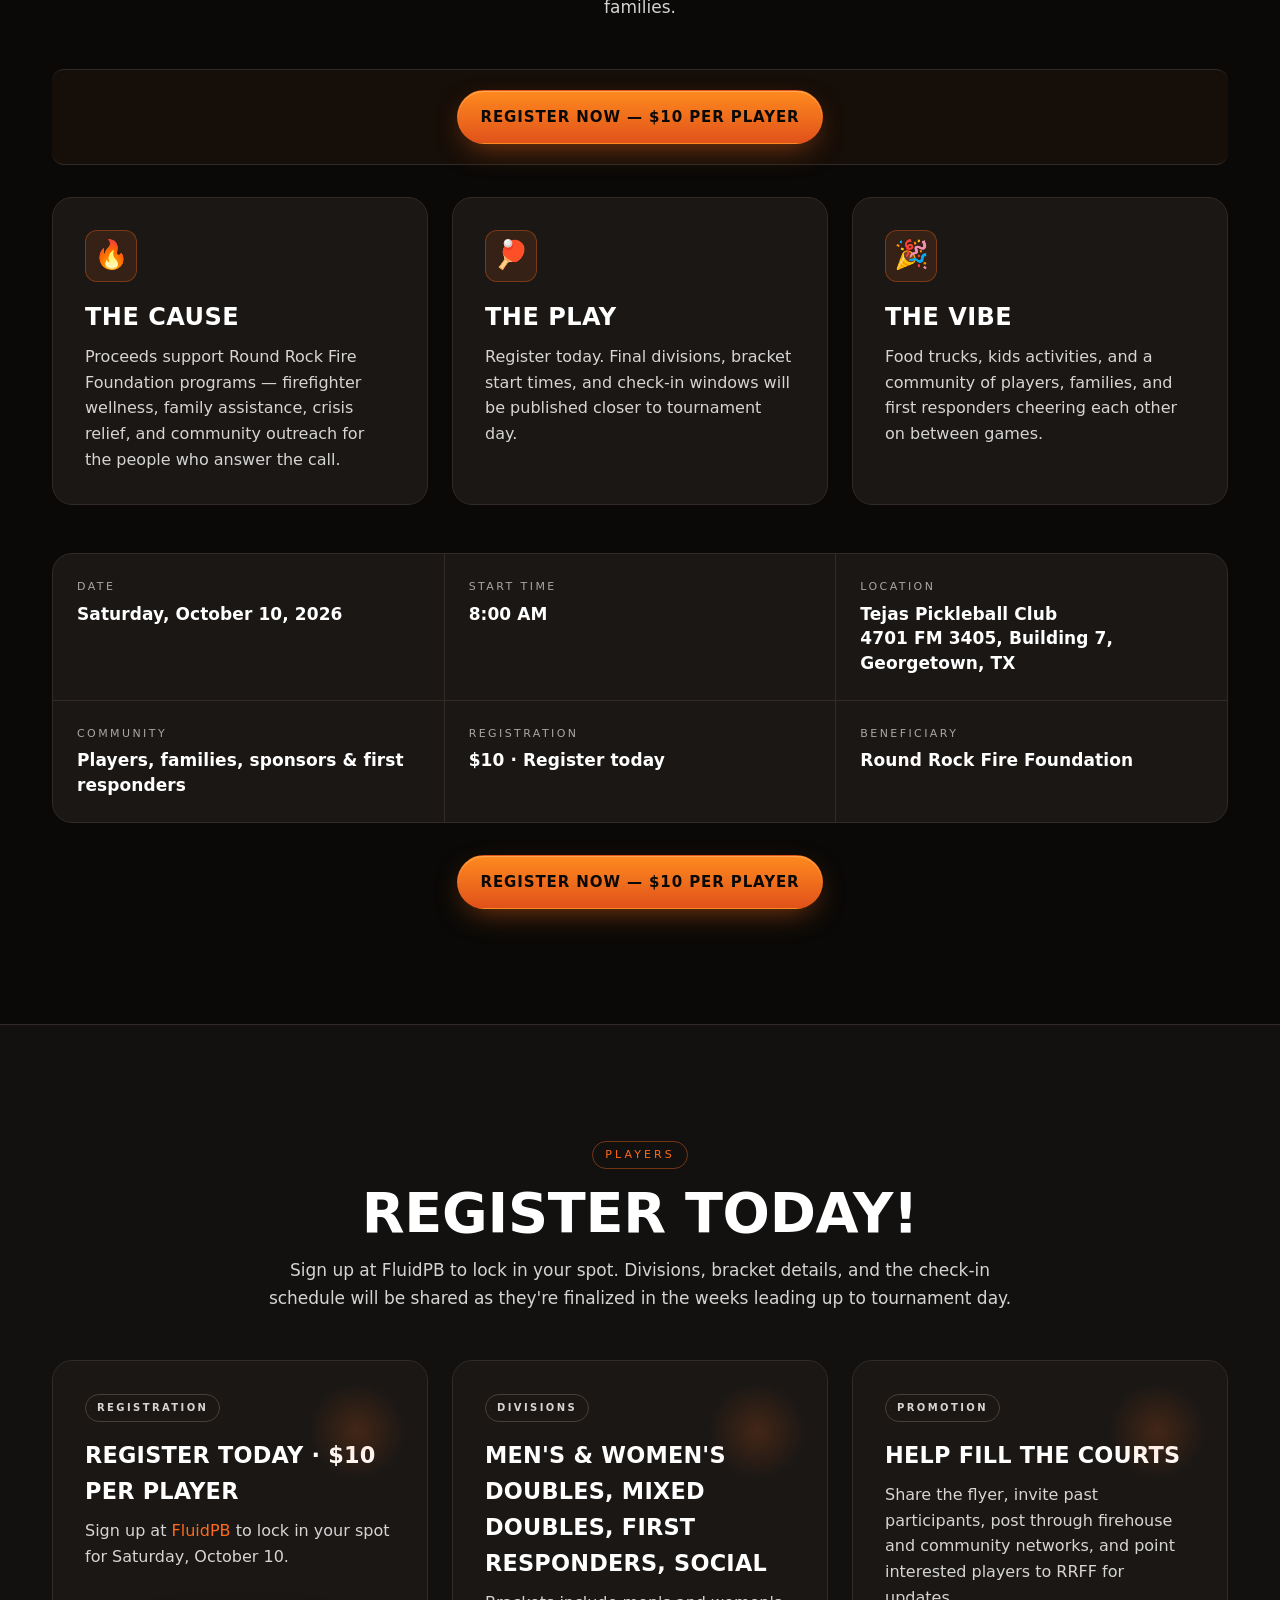
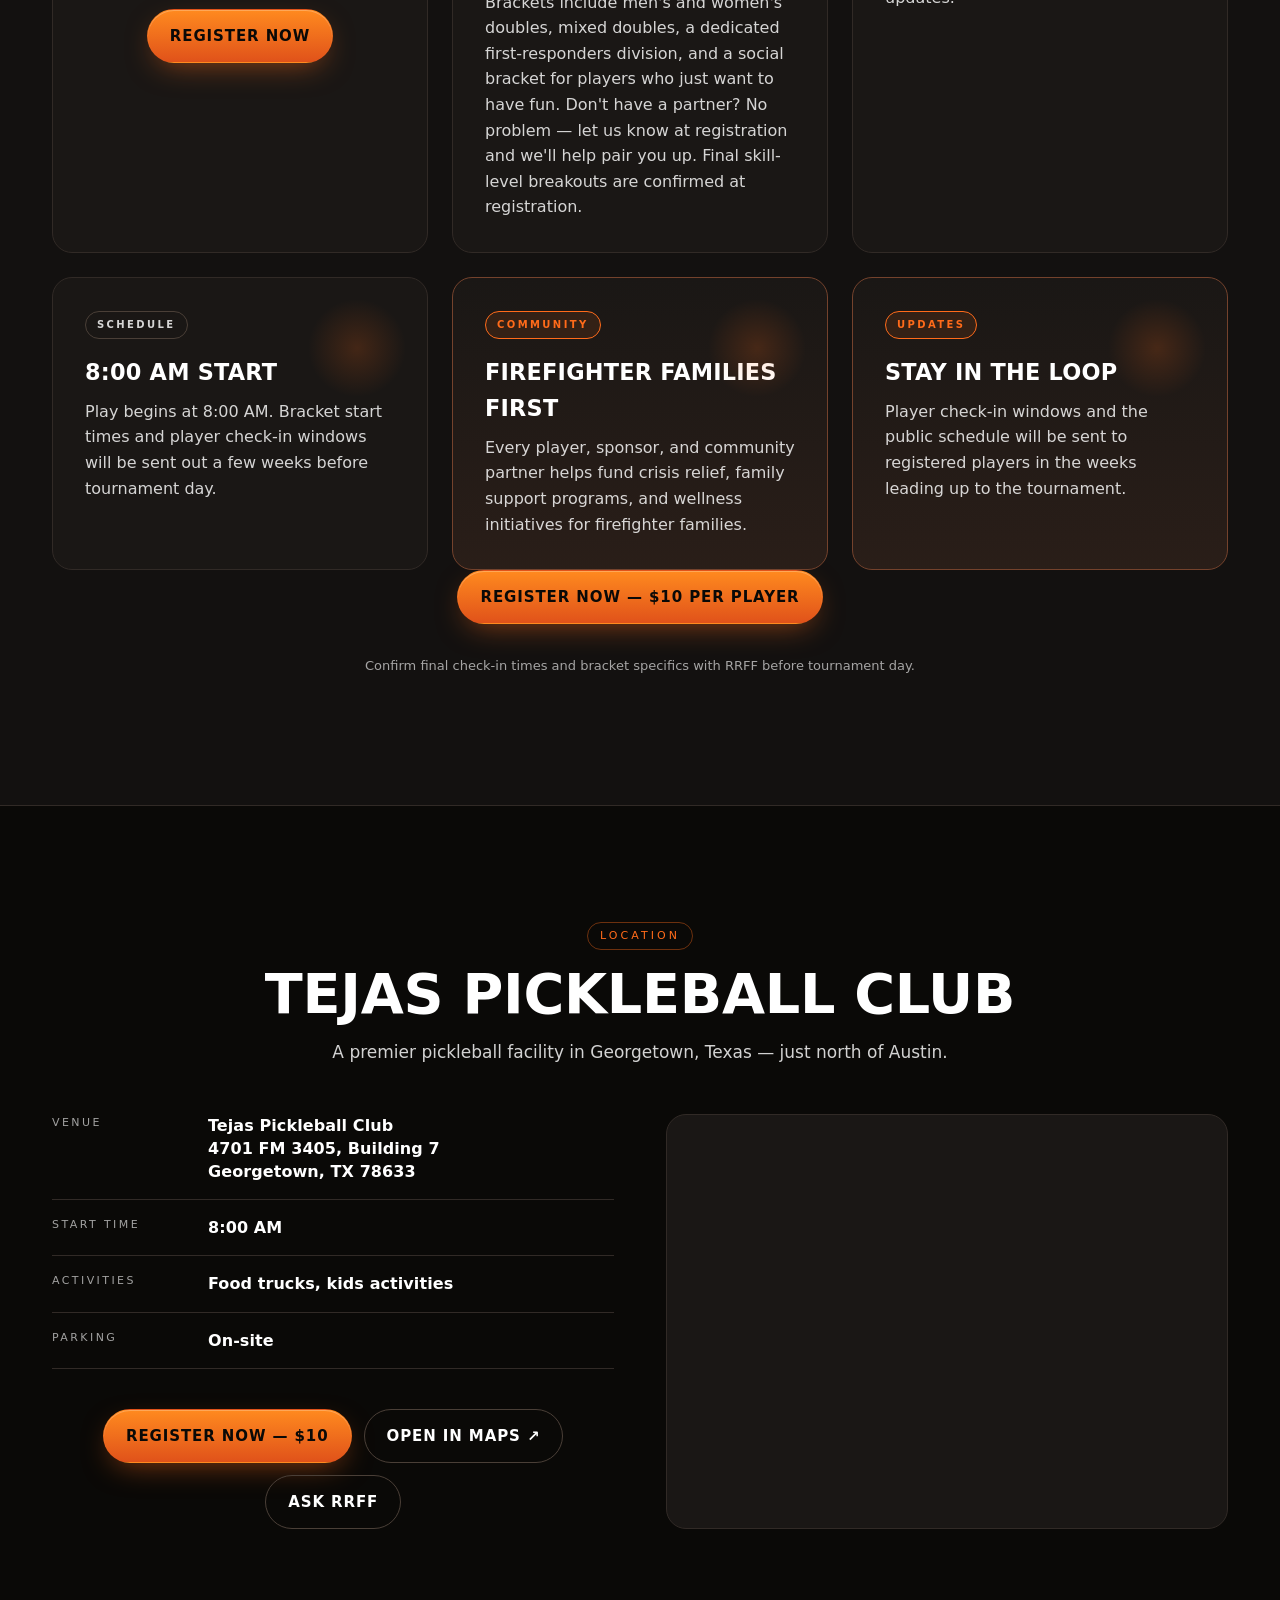
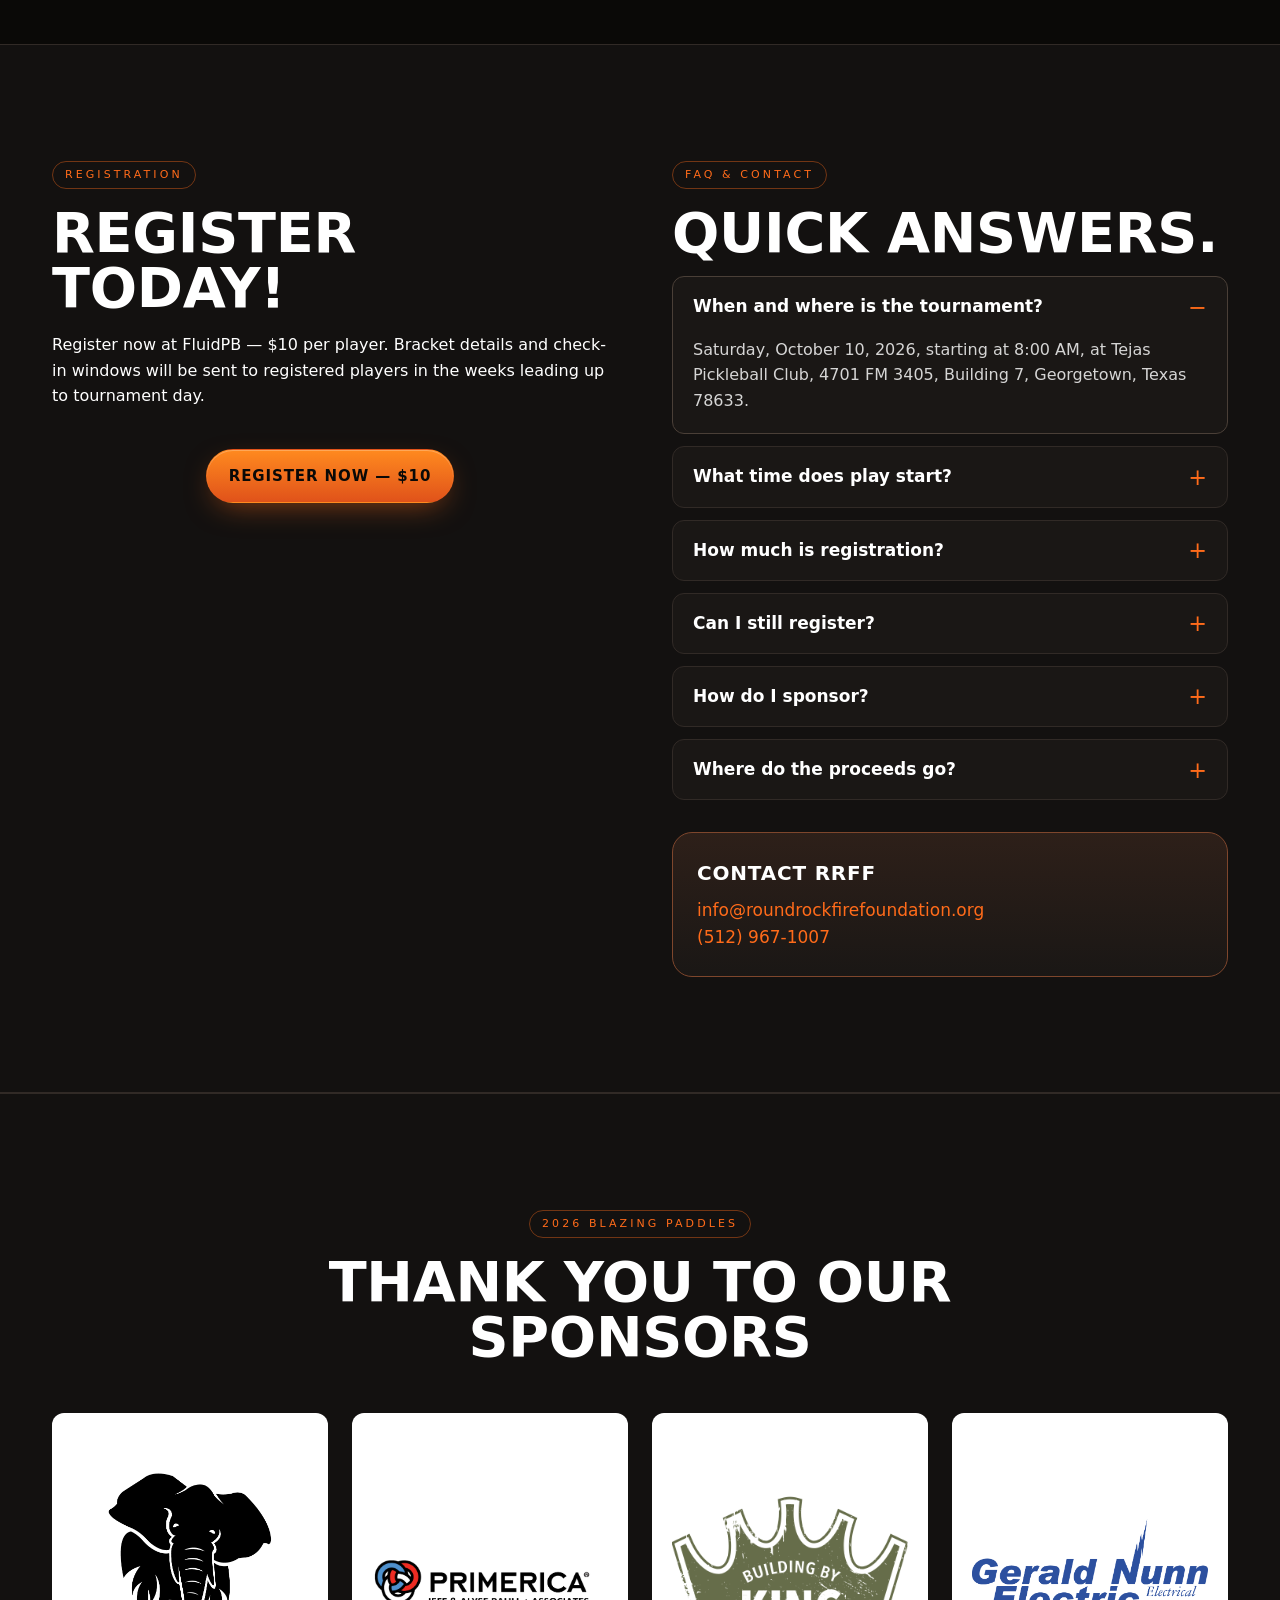
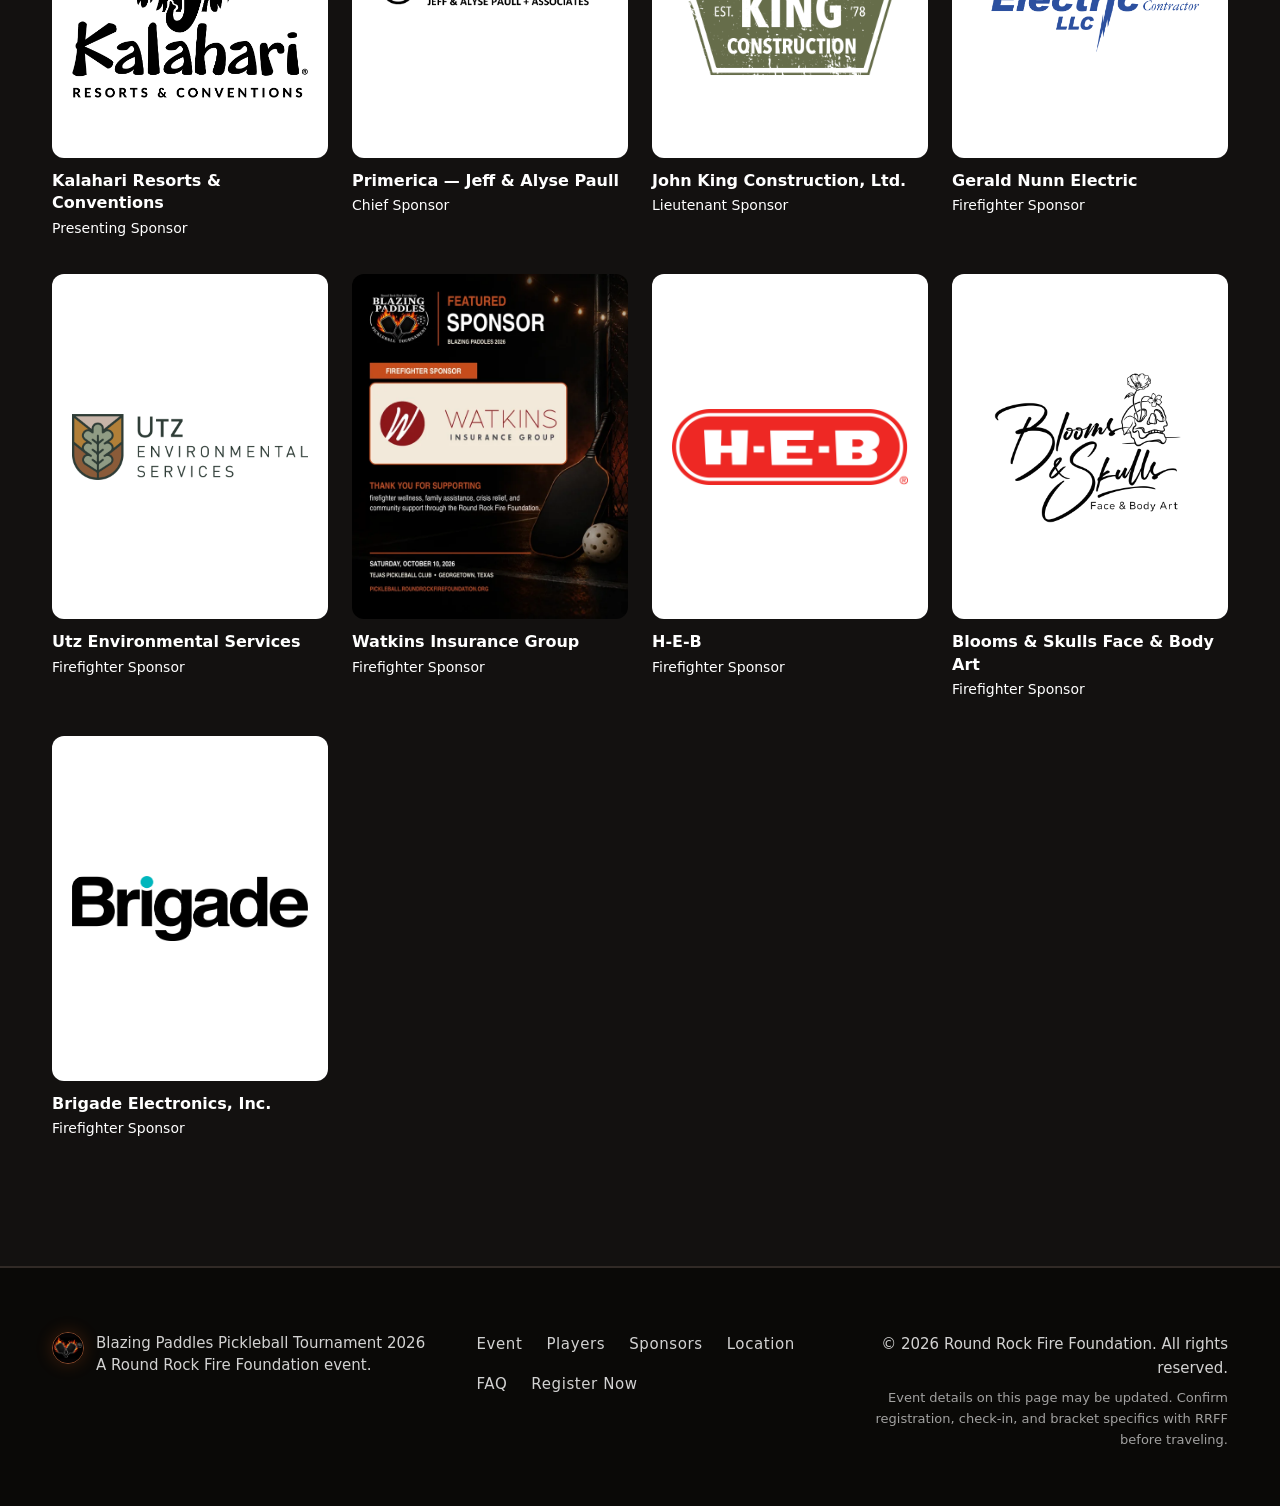
==== commit f7f12ca0: "Use original sponsor logos for 2026 Blazing Paddles recognition" ====
--- a/index.html
+++ b/index.html
@@ -391,7 +391,7 @@
       </div>
     </section>
 
-<section class="section section-alt" id="our-sponsors"><div class="container"><header class="section-head"><p class="kicker">2026 Blazing Paddles</p><h2 class="section-title">Thank You to Our Sponsors</h2></header><div class="confirmed-sponsors"><figure class="confirmed-sponsor"><img src="assets/images/sponsor-2026-kalahari.webp" alt="Kalahari Resorts &amp; Conventions — Presenting Sponsor" width="640" height="800" loading="lazy"><figcaption><strong>Kalahari Resorts &amp; Conventions</strong><span>Presenting Sponsor</span></figcaption></figure><figure class="confirmed-sponsor"><img src="assets/images/sponsor-2026-primerica.webp" alt="Primerica — Jeff &amp; Alyse Paull — Chief Sponsor" width="640" height="800" loading="lazy"><figcaption><strong>Primerica — Jeff &amp; Alyse Paull</strong><span>Chief Sponsor</span></figcaption></figure><figure class="confirmed-sponsor"><img src="assets/images/sponsor-2026-john-king.webp" alt="John King Construction, Ltd. — Lieutenant Sponsor" width="640" height="800" loading="lazy"><figcaption><strong>John King Construction, Ltd.</strong><span>Lieutenant Sponsor</span></figcaption></figure><figure class="confirmed-sponsor"><img src="assets/images/sponsor-2026-nunn.webp" alt="Gerald Nunn Electric — Firefighter Sponsor" width="640" height="800" loading="lazy"><figcaption><strong>Gerald Nunn Electric</strong><span>Firefighter Sponsor</span></figcaption></figure><figure class="confirmed-sponsor"><img src="assets/images/sponsor-2026-utz.webp" alt="Utz Environmental Services — Firefighter Sponsor" width="640" height="800" loading="lazy"><figcaption><strong>Utz Environmental Services</strong><span>Firefighter Sponsor</span></figcaption></figure><figure class="confirmed-sponsor"><img src="assets/images/sponsor-2026-watkins.webp" alt="Watkins Insurance Group — Firefighter Sponsor" width="640" height="800" loading="lazy"><figcaption><strong>Watkins Insurance Group</strong><span>Firefighter Sponsor</span></figcaption></figure><figure class="confirmed-sponsor"><img src="assets/images/sponsor-2026-heb.webp" alt="H-E-B — Firefighter Sponsor" width="640" height="800" loading="lazy"><figcaption><strong>H-E-B</strong><span>Firefighter Sponsor</span></figcaption></figure><figure class="confirmed-sponsor"><img src="assets/images/sponsor-blooms-skulls.png" style="aspect-ratio:4/5;object-fit:contain;background:#fff;padding:16px;box-sizing:border-box" alt="Blooms &amp; Skulls Face &amp; Body Art — Firefighter Sponsor" width="640" height="800" loading="lazy"><figcaption><strong>Blooms &amp; Skulls Face &amp; Body Art</strong><span>Firefighter Sponsor</span></figcaption></figure><figure class="confirmed-sponsor"><div style="aspect-ratio:4/5;display:flex;align-items:center;background:#fff;border-radius:12px;padding:20px;box-sizing:border-box"><img src="assets/images/sponsor-brigade.png" alt="Brigade Electronics, Inc. — Firefighter Sponsor" width="1182" height="328" loading="lazy" style="width:100%;height:auto;object-fit:contain"></div><figcaption><strong>Brigade Electronics, Inc.</strong><span>Firefighter Sponsor</span></figcaption></figure></div></div></section>
+<section class="section section-alt" id="our-sponsors"><div class="container"><header class="section-head"><p class="kicker">2026 Blazing Paddles</p><h2 class="section-title">Thank You to Our Sponsors</h2></header><div class="confirmed-sponsors"><figure class="confirmed-sponsor"><img src="assets/images/sponsor-kalahari.png" style="aspect-ratio:4/5;object-fit:contain;background:#fff;padding:20px;box-sizing:border-box" alt="Kalahari Resorts &amp; Conventions — Presenting Sponsor" width="640" height="800" loading="lazy"><figcaption><strong>Kalahari Resorts &amp; Conventions</strong><span>Presenting Sponsor</span></figcaption></figure><figure class="confirmed-sponsor"><img src="assets/images/sponsor-primerica.png" style="aspect-ratio:4/5;object-fit:contain;background:#fff;padding:20px;box-sizing:border-box" alt="Primerica — Jeff &amp; Alyse Paull — Chief Sponsor" width="640" height="800" loading="lazy"><figcaption><strong>Primerica — Jeff &amp; Alyse Paull</strong><span>Chief Sponsor</span></figcaption></figure><figure class="confirmed-sponsor"><img src="assets/images/sponsor-john-king.png" style="aspect-ratio:4/5;object-fit:contain;background:#fff;padding:20px;box-sizing:border-box" alt="John King Construction, Ltd. — Lieutenant Sponsor" width="640" height="800" loading="lazy"><figcaption><strong>John King Construction, Ltd.</strong><span>Lieutenant Sponsor</span></figcaption></figure><figure class="confirmed-sponsor"><img src="assets/images/sponsor-gerald-nunn.png" style="aspect-ratio:4/5;object-fit:contain;background:#fff;padding:20px;box-sizing:border-box" alt="Gerald Nunn Electric — Firefighter Sponsor" width="640" height="800" loading="lazy"><figcaption><strong>Gerald Nunn Electric</strong><span>Firefighter Sponsor</span></figcaption></figure><figure class="confirmed-sponsor"><img src="assets/images/sponsor-utz.png" style="aspect-ratio:4/5;object-fit:contain;background:#fff;padding:20px;box-sizing:border-box" alt="Utz Environmental Services — Firefighter Sponsor" width="640" height="800" loading="lazy"><figcaption><strong>Utz Environmental Services</strong><span>Firefighter Sponsor</span></figcaption></figure><figure class="confirmed-sponsor"><img src="assets/images/sponsor-2026-watkins.webp" alt="Watkins Insurance Group — Firefighter Sponsor" width="640" height="800" loading="lazy"><figcaption><strong>Watkins Insurance Group</strong><span>Firefighter Sponsor</span></figcaption></figure><figure class="confirmed-sponsor"><img src="assets/images/sponsor-heb.png" style="aspect-ratio:4/5;object-fit:contain;background:#fff;padding:20px;box-sizing:border-box" alt="H-E-B — Firefighter Sponsor" width="640" height="800" loading="lazy"><figcaption><strong>H-E-B</strong><span>Firefighter Sponsor</span></figcaption></figure><figure class="confirmed-sponsor"><img src="assets/images/sponsor-blooms-skulls.png" style="aspect-ratio:4/5;object-fit:contain;background:#fff;padding:16px;box-sizing:border-box" alt="Blooms &amp; Skulls Face &amp; Body Art — Firefighter Sponsor" width="640" height="800" loading="lazy"><figcaption><strong>Blooms &amp; Skulls Face &amp; Body Art</strong><span>Firefighter Sponsor</span></figcaption></figure><figure class="confirmed-sponsor"><div style="aspect-ratio:4/5;display:flex;align-items:center;background:#fff;border-radius:12px;padding:20px;box-sizing:border-box"><img src="assets/images/sponsor-brigade.png" alt="Brigade Electronics, Inc. — Firefighter Sponsor" width="1182" height="328" loading="lazy" style="width:100%;height:auto;object-fit:contain"></div><figcaption><strong>Brigade Electronics, Inc.</strong><span>Firefighter Sponsor</span></figcaption></figure></div></div></section>
   </main>
 
   <footer class="site-footer">
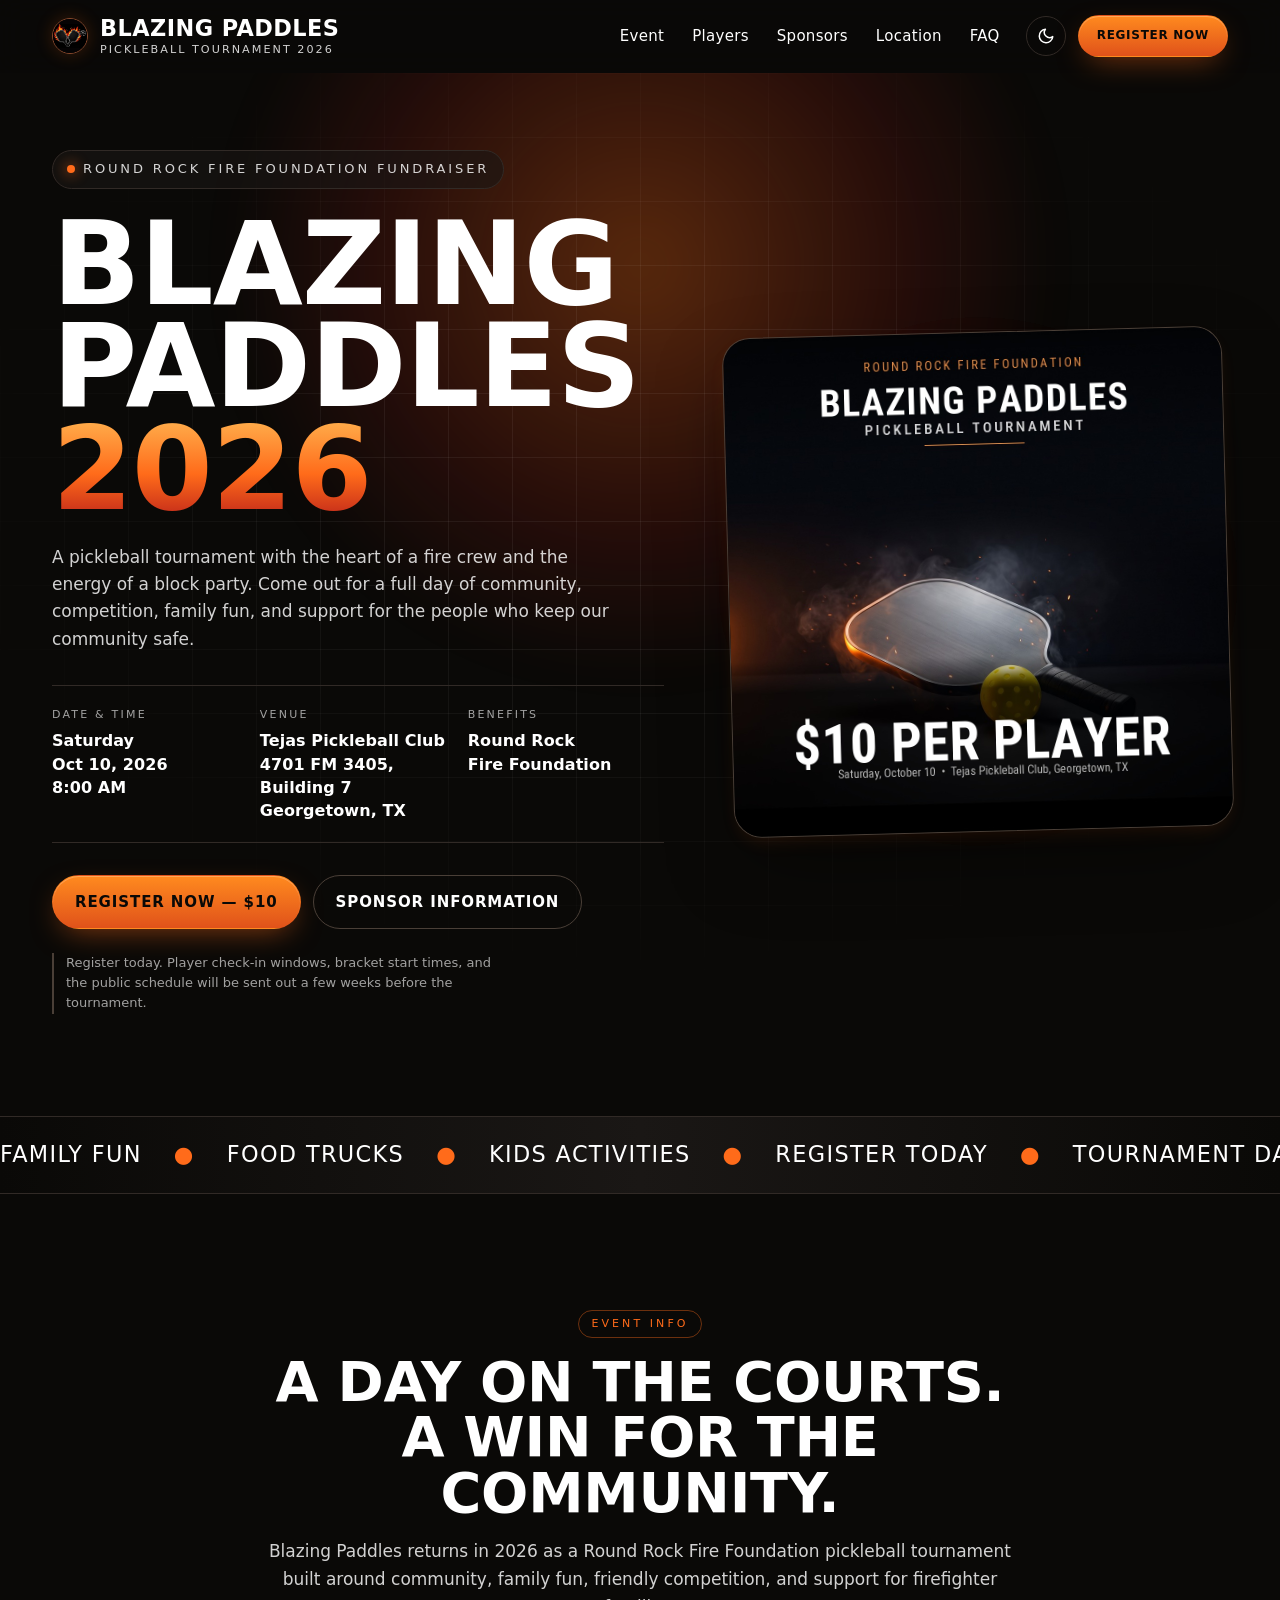
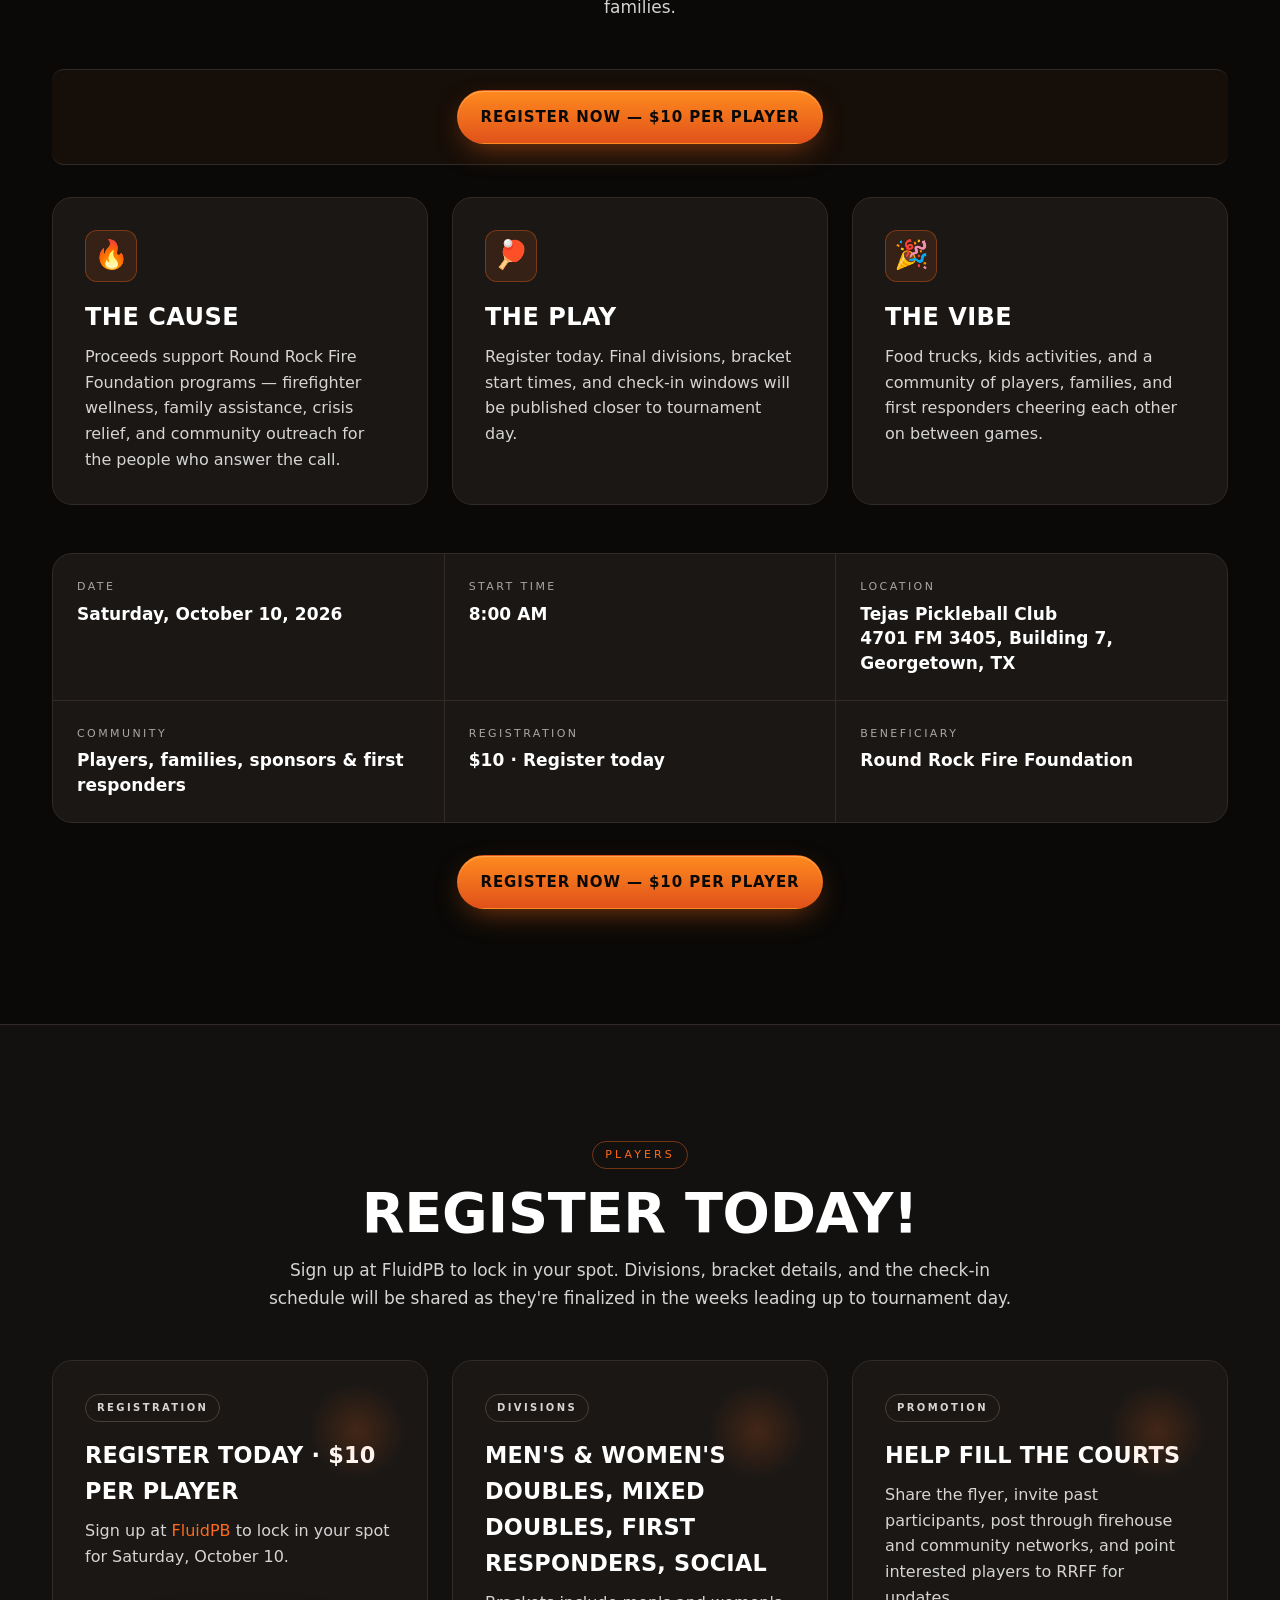
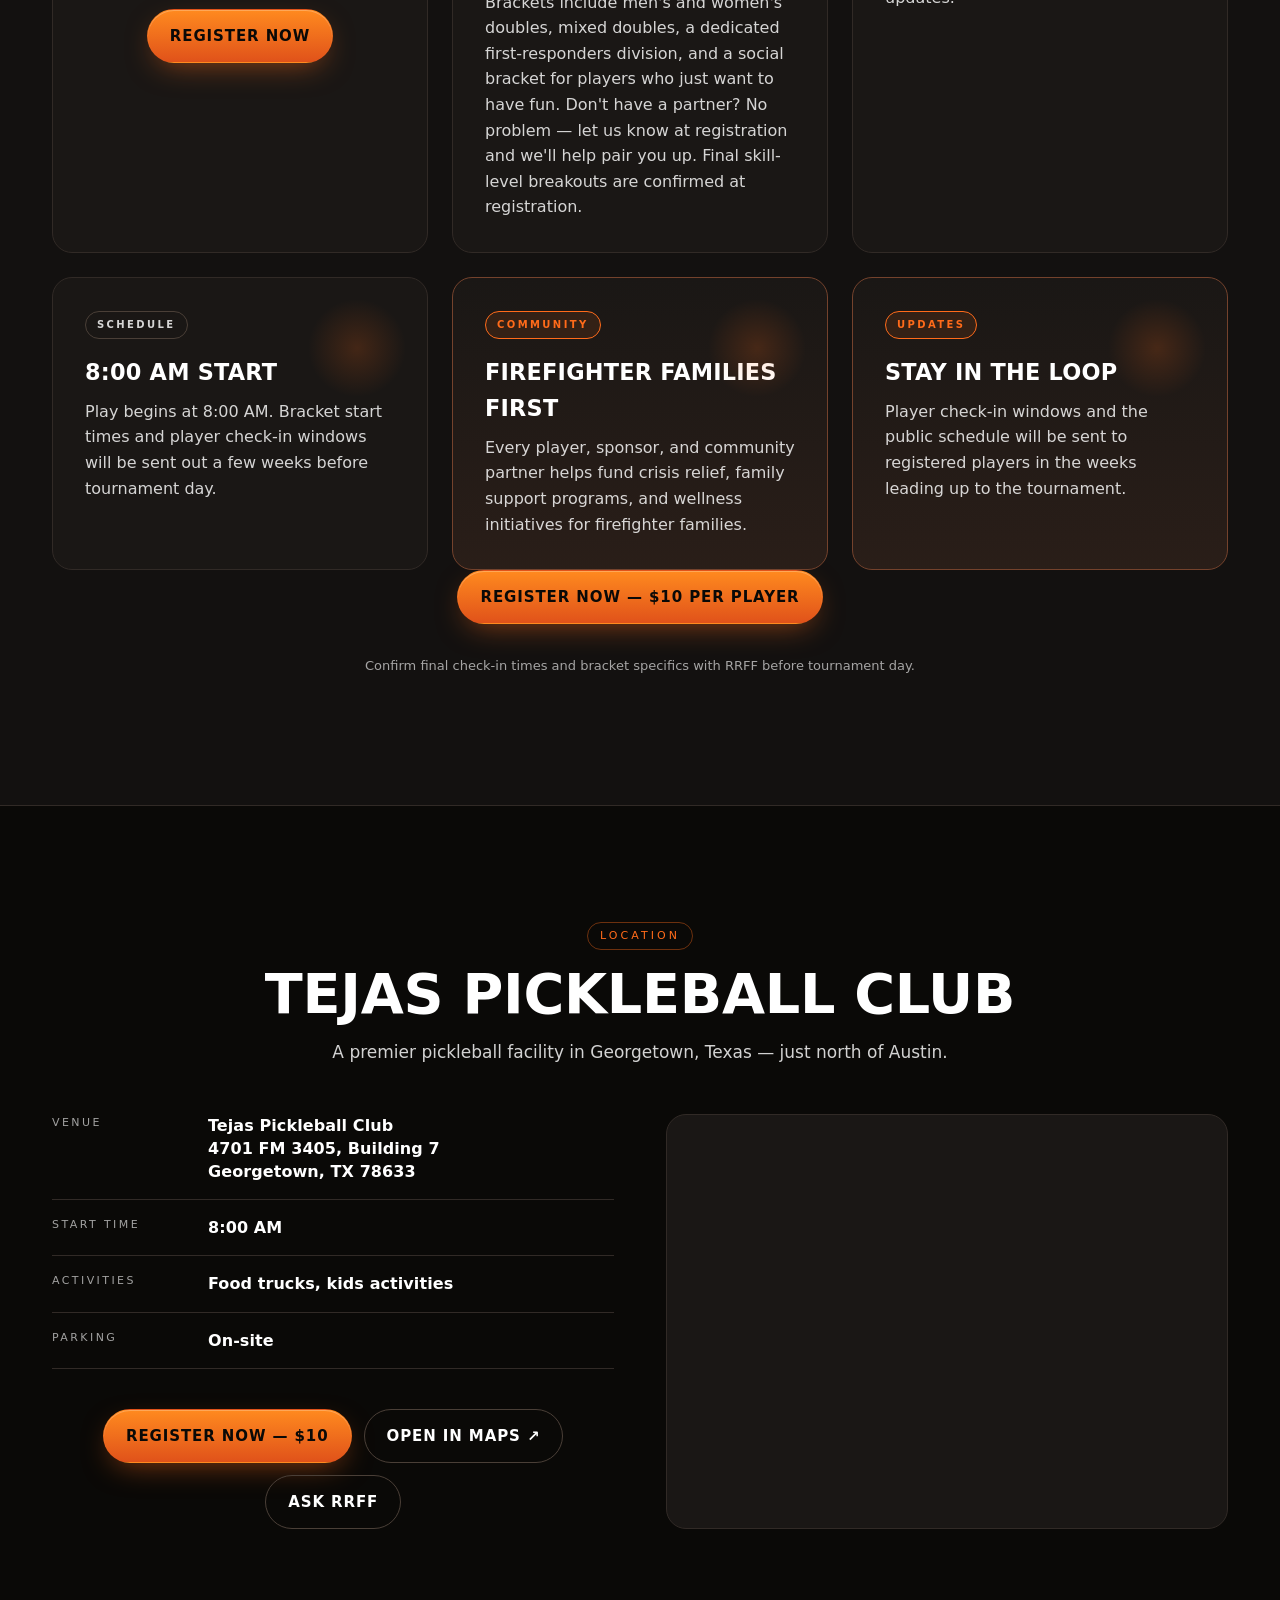
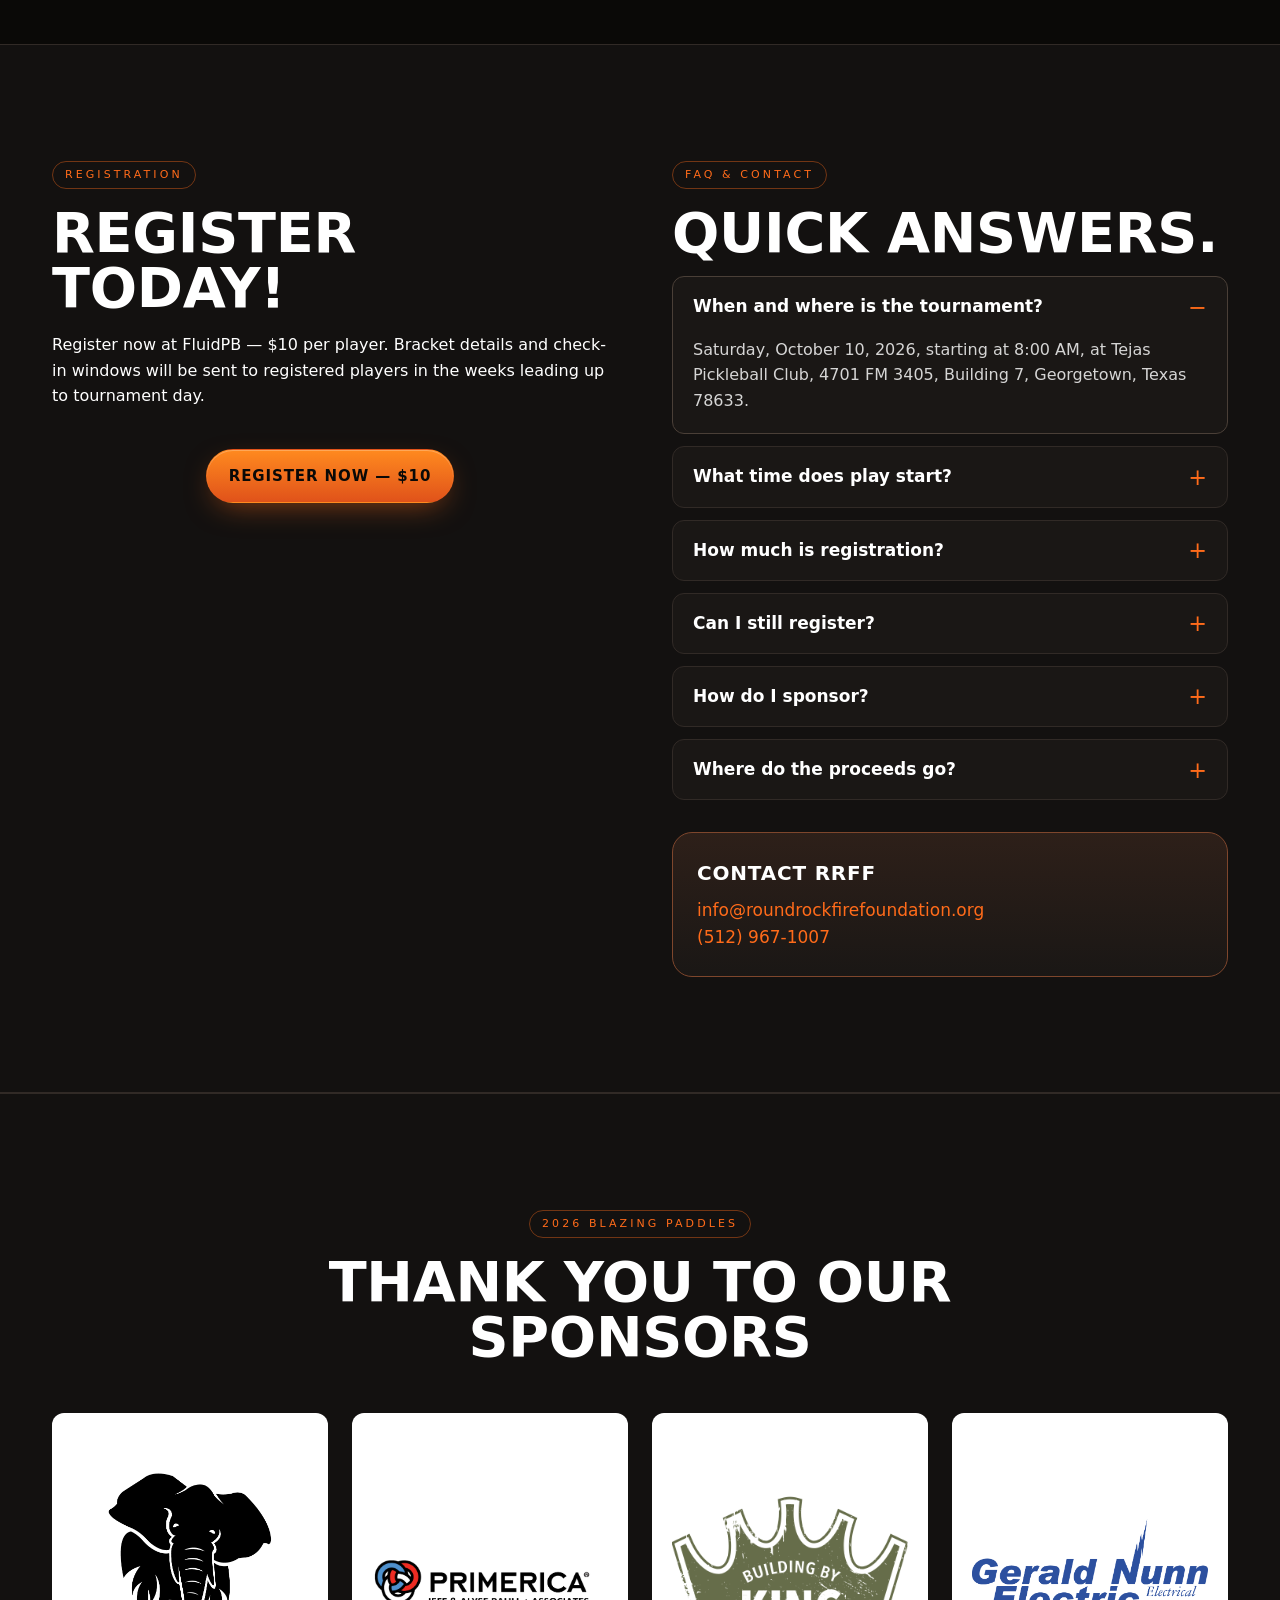
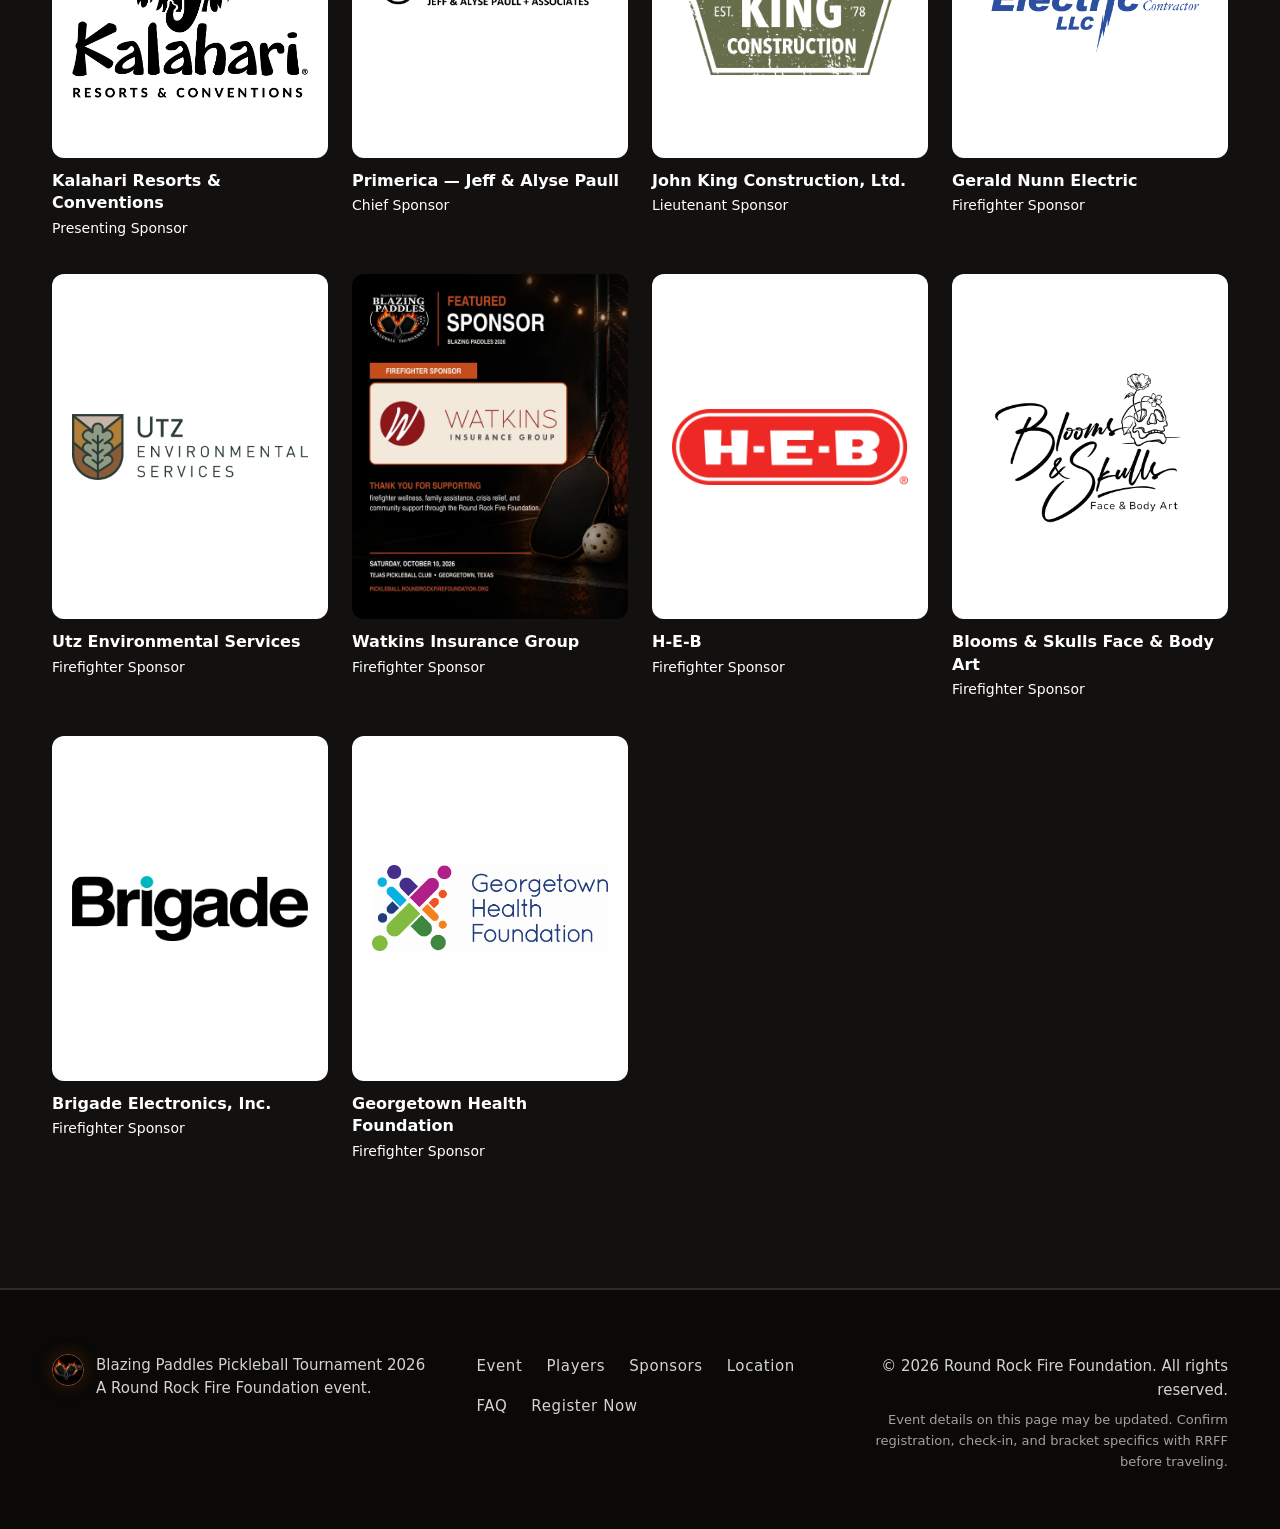
==== commit 626f19d0: "Add approved Georgetown Health Foundation logo to sponsor pages" ====
--- a/index.html
+++ b/index.html
@@ -391,7 +391,7 @@
       </div>
     </section>
 
-<section class="section section-alt" id="our-sponsors"><div class="container"><header class="section-head"><p class="kicker">2026 Blazing Paddles</p><h2 class="section-title">Thank You to Our Sponsors</h2></header><div class="confirmed-sponsors"><figure class="confirmed-sponsor"><img src="assets/images/sponsor-kalahari.png" style="aspect-ratio:4/5;object-fit:contain;background:#fff;padding:20px;box-sizing:border-box" alt="Kalahari Resorts &amp; Conventions — Presenting Sponsor" width="640" height="800" loading="lazy"><figcaption><strong>Kalahari Resorts &amp; Conventions</strong><span>Presenting Sponsor</span></figcaption></figure><figure class="confirmed-sponsor"><img src="assets/images/sponsor-primerica.png" style="aspect-ratio:4/5;object-fit:contain;background:#fff;padding:20px;box-sizing:border-box" alt="Primerica — Jeff &amp; Alyse Paull — Chief Sponsor" width="640" height="800" loading="lazy"><figcaption><strong>Primerica — Jeff &amp; Alyse Paull</strong><span>Chief Sponsor</span></figcaption></figure><figure class="confirmed-sponsor"><img src="assets/images/sponsor-john-king.png" style="aspect-ratio:4/5;object-fit:contain;background:#fff;padding:20px;box-sizing:border-box" alt="John King Construction, Ltd. — Lieutenant Sponsor" width="640" height="800" loading="lazy"><figcaption><strong>John King Construction, Ltd.</strong><span>Lieutenant Sponsor</span></figcaption></figure><figure class="confirmed-sponsor"><img src="assets/images/sponsor-gerald-nunn.png" style="aspect-ratio:4/5;object-fit:contain;background:#fff;padding:20px;box-sizing:border-box" alt="Gerald Nunn Electric — Firefighter Sponsor" width="640" height="800" loading="lazy"><figcaption><strong>Gerald Nunn Electric</strong><span>Firefighter Sponsor</span></figcaption></figure><figure class="confirmed-sponsor"><img src="assets/images/sponsor-utz.png" style="aspect-ratio:4/5;object-fit:contain;background:#fff;padding:20px;box-sizing:border-box" alt="Utz Environmental Services — Firefighter Sponsor" width="640" height="800" loading="lazy"><figcaption><strong>Utz Environmental Services</strong><span>Firefighter Sponsor</span></figcaption></figure><figure class="confirmed-sponsor"><img src="assets/images/sponsor-2026-watkins.webp" alt="Watkins Insurance Group — Firefighter Sponsor" width="640" height="800" loading="lazy"><figcaption><strong>Watkins Insurance Group</strong><span>Firefighter Sponsor</span></figcaption></figure><figure class="confirmed-sponsor"><img src="assets/images/sponsor-heb.png" style="aspect-ratio:4/5;object-fit:contain;background:#fff;padding:20px;box-sizing:border-box" alt="H-E-B — Firefighter Sponsor" width="640" height="800" loading="lazy"><figcaption><strong>H-E-B</strong><span>Firefighter Sponsor</span></figcaption></figure><figure class="confirmed-sponsor"><img src="assets/images/sponsor-blooms-skulls.png" style="aspect-ratio:4/5;object-fit:contain;background:#fff;padding:16px;box-sizing:border-box" alt="Blooms &amp; Skulls Face &amp; Body Art — Firefighter Sponsor" width="640" height="800" loading="lazy"><figcaption><strong>Blooms &amp; Skulls Face &amp; Body Art</strong><span>Firefighter Sponsor</span></figcaption></figure><figure class="confirmed-sponsor"><div style="aspect-ratio:4/5;display:flex;align-items:center;background:#fff;border-radius:12px;padding:20px;box-sizing:border-box"><img src="assets/images/sponsor-brigade.png" alt="Brigade Electronics, Inc. — Firefighter Sponsor" width="1182" height="328" loading="lazy" style="width:100%;height:auto;object-fit:contain"></div><figcaption><strong>Brigade Electronics, Inc.</strong><span>Firefighter Sponsor</span></figcaption></figure></div></div></section>
+<section class="section section-alt" id="our-sponsors"><div class="container"><header class="section-head"><p class="kicker">2026 Blazing Paddles</p><h2 class="section-title">Thank You to Our Sponsors</h2></header><div class="confirmed-sponsors"><figure class="confirmed-sponsor"><img src="assets/images/sponsor-kalahari.png" style="aspect-ratio:4/5;object-fit:contain;background:#fff;padding:20px;box-sizing:border-box" alt="Kalahari Resorts &amp; Conventions — Presenting Sponsor" width="640" height="800" loading="lazy"><figcaption><strong>Kalahari Resorts &amp; Conventions</strong><span>Presenting Sponsor</span></figcaption></figure><figure class="confirmed-sponsor"><img src="assets/images/sponsor-primerica.png" style="aspect-ratio:4/5;object-fit:contain;background:#fff;padding:20px;box-sizing:border-box" alt="Primerica — Jeff &amp; Alyse Paull — Chief Sponsor" width="640" height="800" loading="lazy"><figcaption><strong>Primerica — Jeff &amp; Alyse Paull</strong><span>Chief Sponsor</span></figcaption></figure><figure class="confirmed-sponsor"><img src="assets/images/sponsor-john-king.png" style="aspect-ratio:4/5;object-fit:contain;background:#fff;padding:20px;box-sizing:border-box" alt="John King Construction, Ltd. — Lieutenant Sponsor" width="640" height="800" loading="lazy"><figcaption><strong>John King Construction, Ltd.</strong><span>Lieutenant Sponsor</span></figcaption></figure><figure class="confirmed-sponsor"><img src="assets/images/sponsor-gerald-nunn.png" style="aspect-ratio:4/5;object-fit:contain;background:#fff;padding:20px;box-sizing:border-box" alt="Gerald Nunn Electric — Firefighter Sponsor" width="640" height="800" loading="lazy"><figcaption><strong>Gerald Nunn Electric</strong><span>Firefighter Sponsor</span></figcaption></figure><figure class="confirmed-sponsor"><img src="assets/images/sponsor-utz.png" style="aspect-ratio:4/5;object-fit:contain;background:#fff;padding:20px;box-sizing:border-box" alt="Utz Environmental Services — Firefighter Sponsor" width="640" height="800" loading="lazy"><figcaption><strong>Utz Environmental Services</strong><span>Firefighter Sponsor</span></figcaption></figure><figure class="confirmed-sponsor"><img src="assets/images/sponsor-2026-watkins.webp" alt="Watkins Insurance Group — Firefighter Sponsor" width="640" height="800" loading="lazy"><figcaption><strong>Watkins Insurance Group</strong><span>Firefighter Sponsor</span></figcaption></figure><figure class="confirmed-sponsor"><img src="assets/images/sponsor-heb.png" style="aspect-ratio:4/5;object-fit:contain;background:#fff;padding:20px;box-sizing:border-box" alt="H-E-B — Firefighter Sponsor" width="640" height="800" loading="lazy"><figcaption><strong>H-E-B</strong><span>Firefighter Sponsor</span></figcaption></figure><figure class="confirmed-sponsor"><img src="assets/images/sponsor-blooms-skulls.png" style="aspect-ratio:4/5;object-fit:contain;background:#fff;padding:16px;box-sizing:border-box" alt="Blooms &amp; Skulls Face &amp; Body Art — Firefighter Sponsor" width="640" height="800" loading="lazy"><figcaption><strong>Blooms &amp; Skulls Face &amp; Body Art</strong><span>Firefighter Sponsor</span></figcaption></figure><figure class="confirmed-sponsor"><div style="aspect-ratio:4/5;display:flex;align-items:center;background:#fff;border-radius:12px;padding:20px;box-sizing:border-box"><img src="assets/images/sponsor-brigade.png" alt="Brigade Electronics, Inc. — Firefighter Sponsor" width="1182" height="328" loading="lazy" style="width:100%;height:auto;object-fit:contain"></div><figcaption><strong>Brigade Electronics, Inc.</strong><span>Firefighter Sponsor</span></figcaption></figure><figure class="confirmed-sponsor"><img src="assets/images/sponsor-georgetown-health.png" style="aspect-ratio:4/5;object-fit:contain;background:#fff;padding:20px;box-sizing:border-box" alt="Georgetown Health Foundation — Firefighter Sponsor" width="640" height="800" loading="lazy"><figcaption><strong>Georgetown Health Foundation</strong><span>Firefighter Sponsor</span></figcaption></figure></div></div></section>
   </main>
 
   <footer class="site-footer">
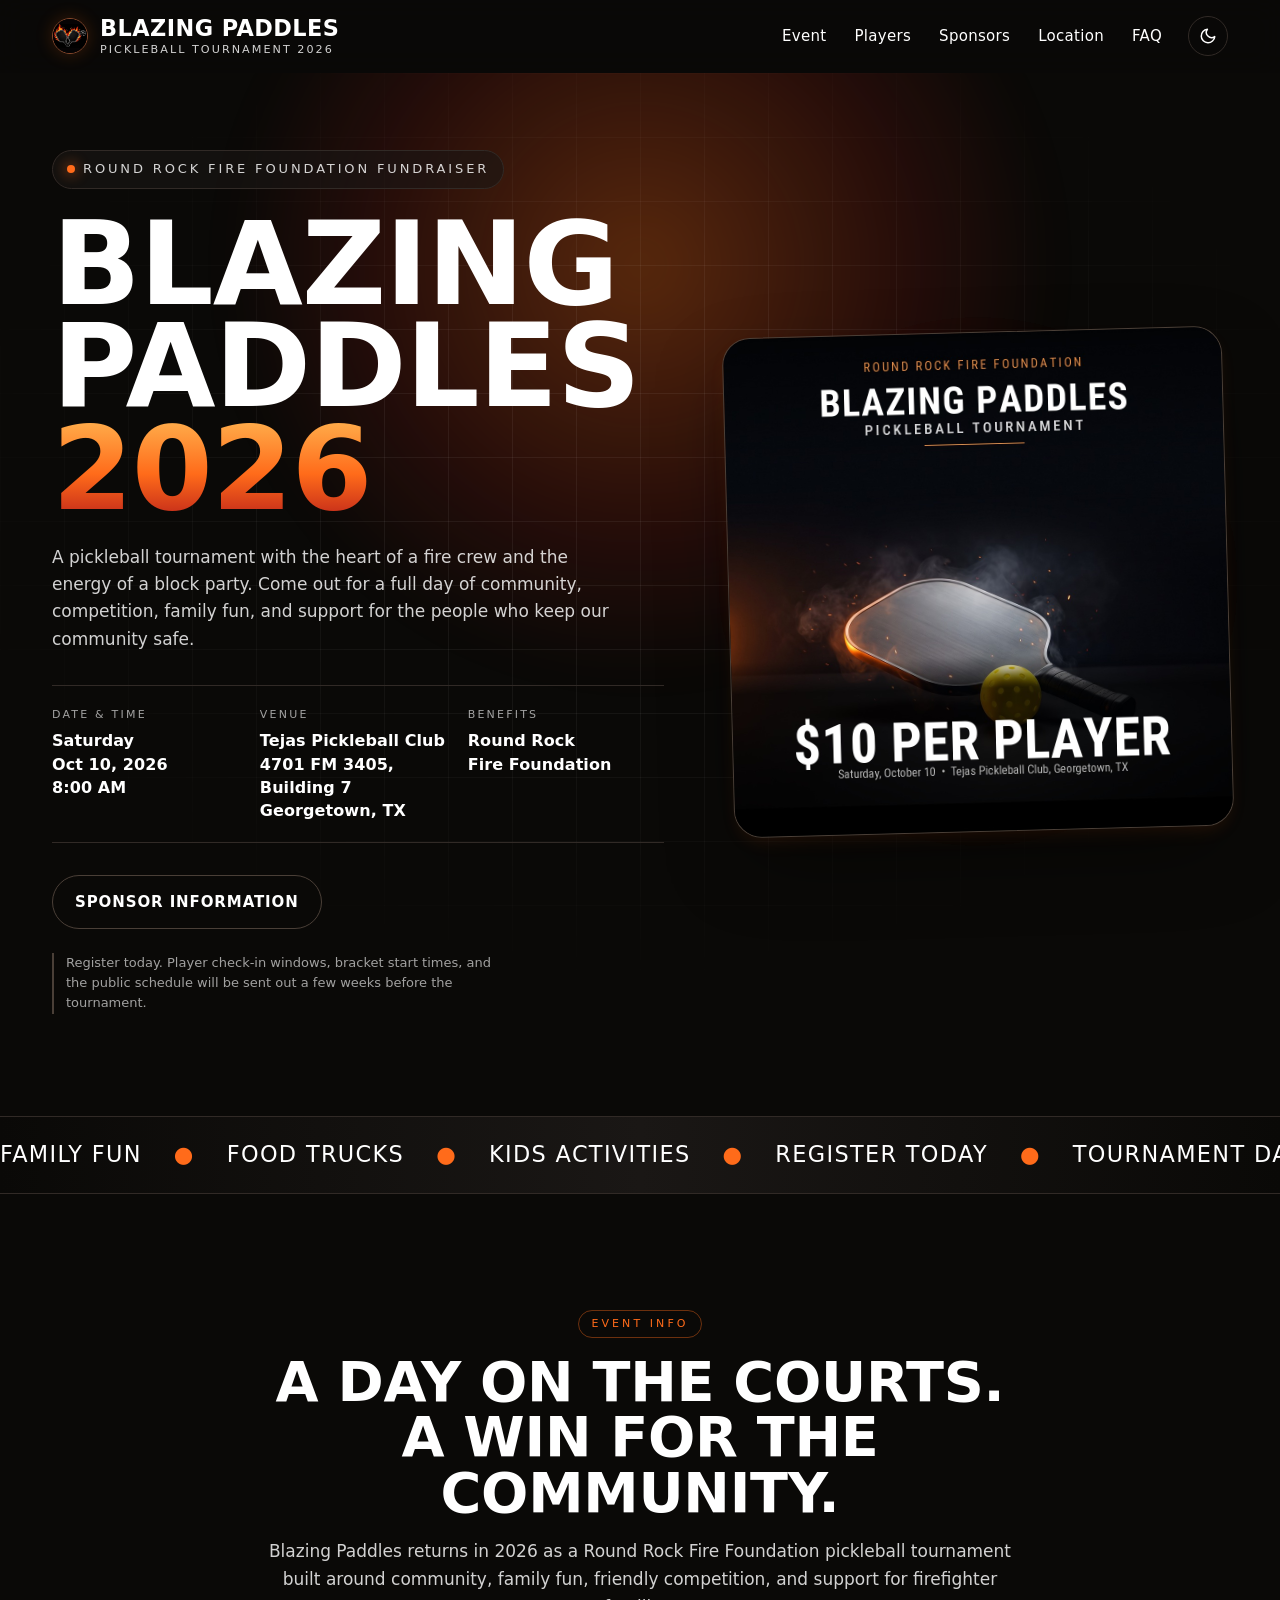
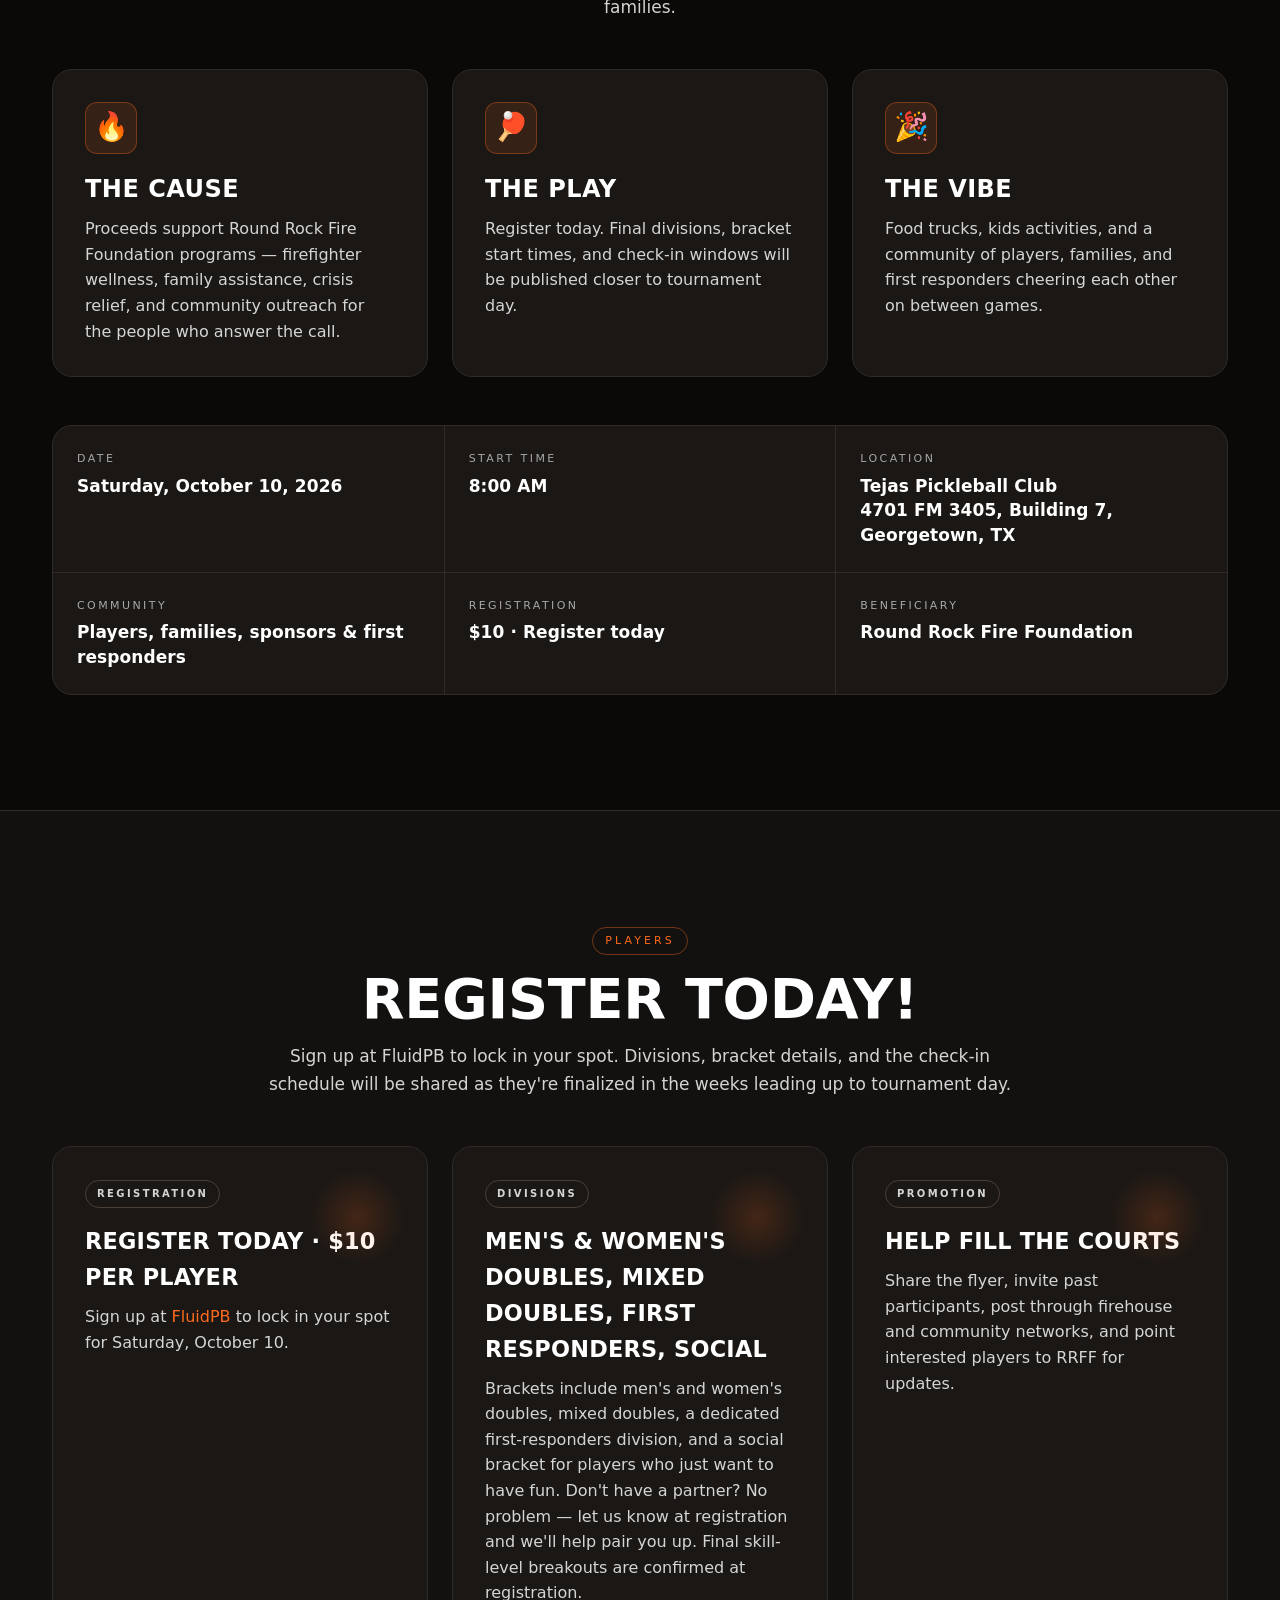
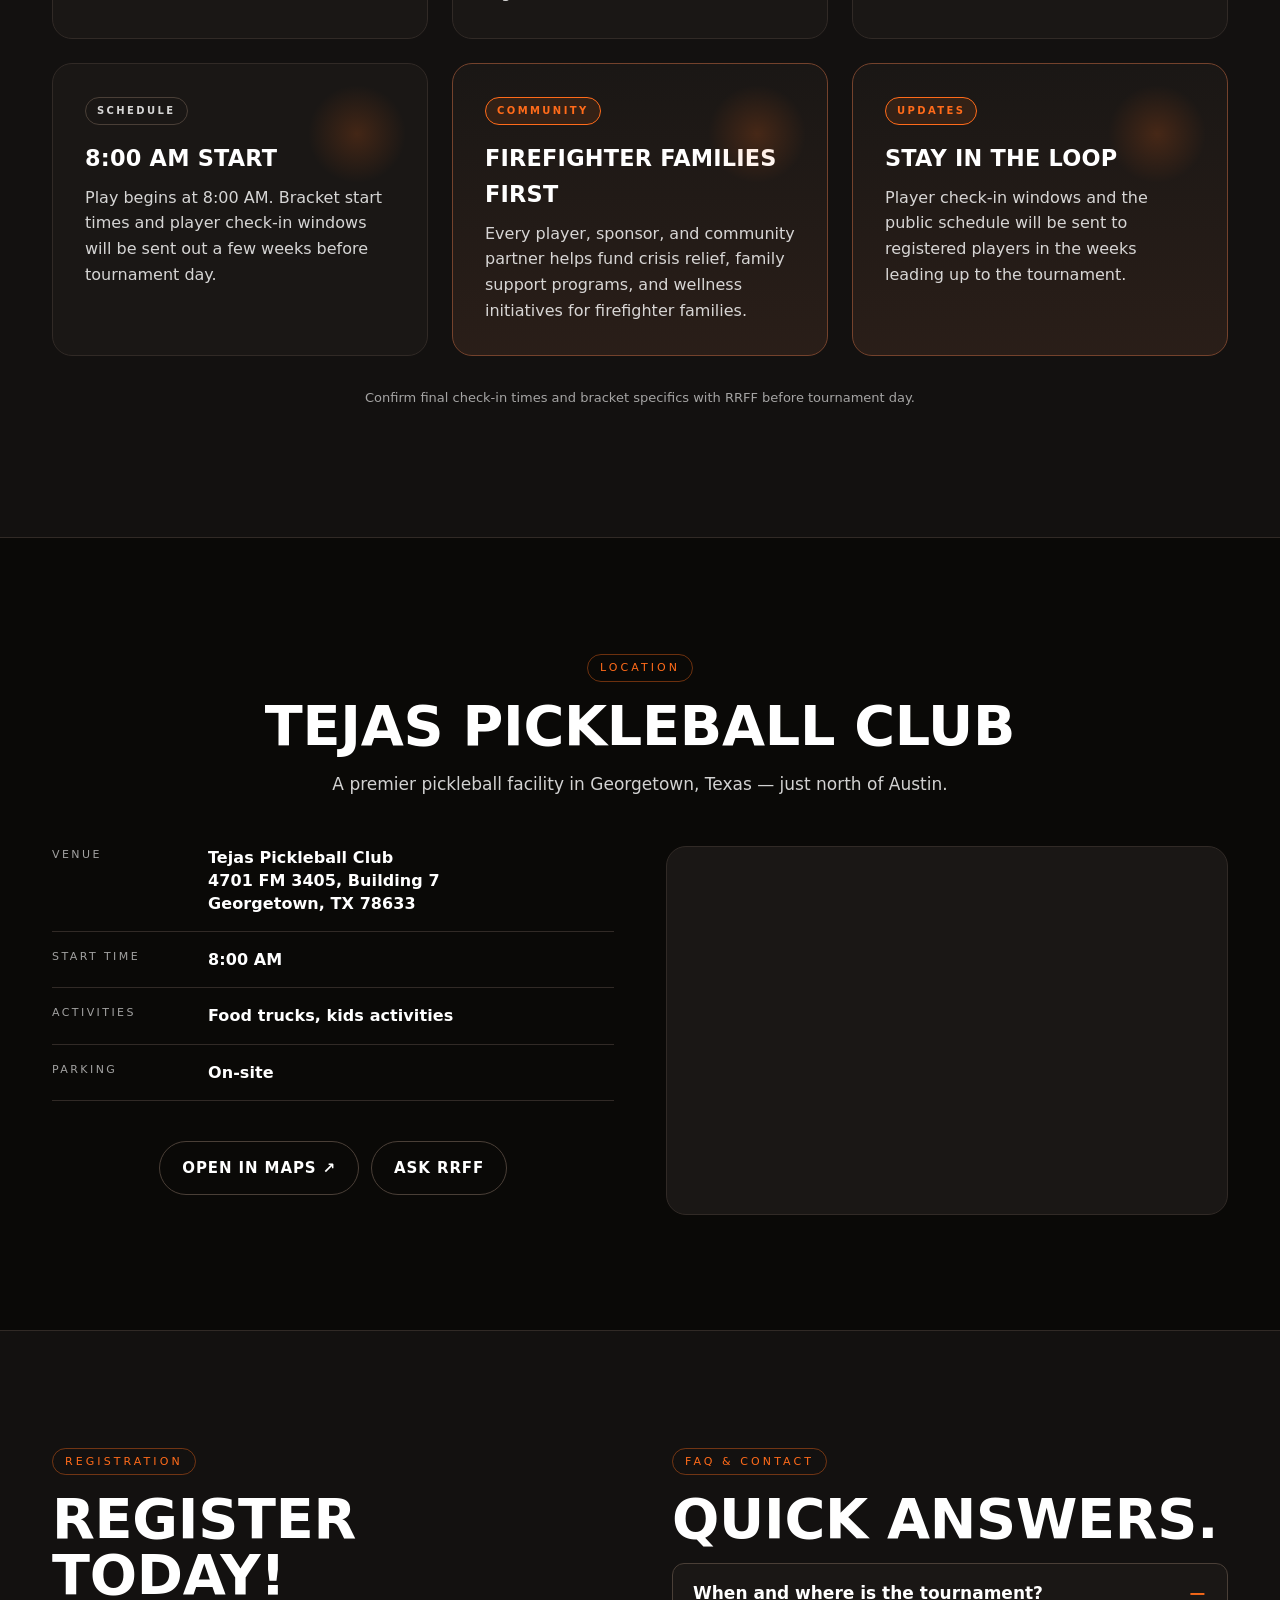
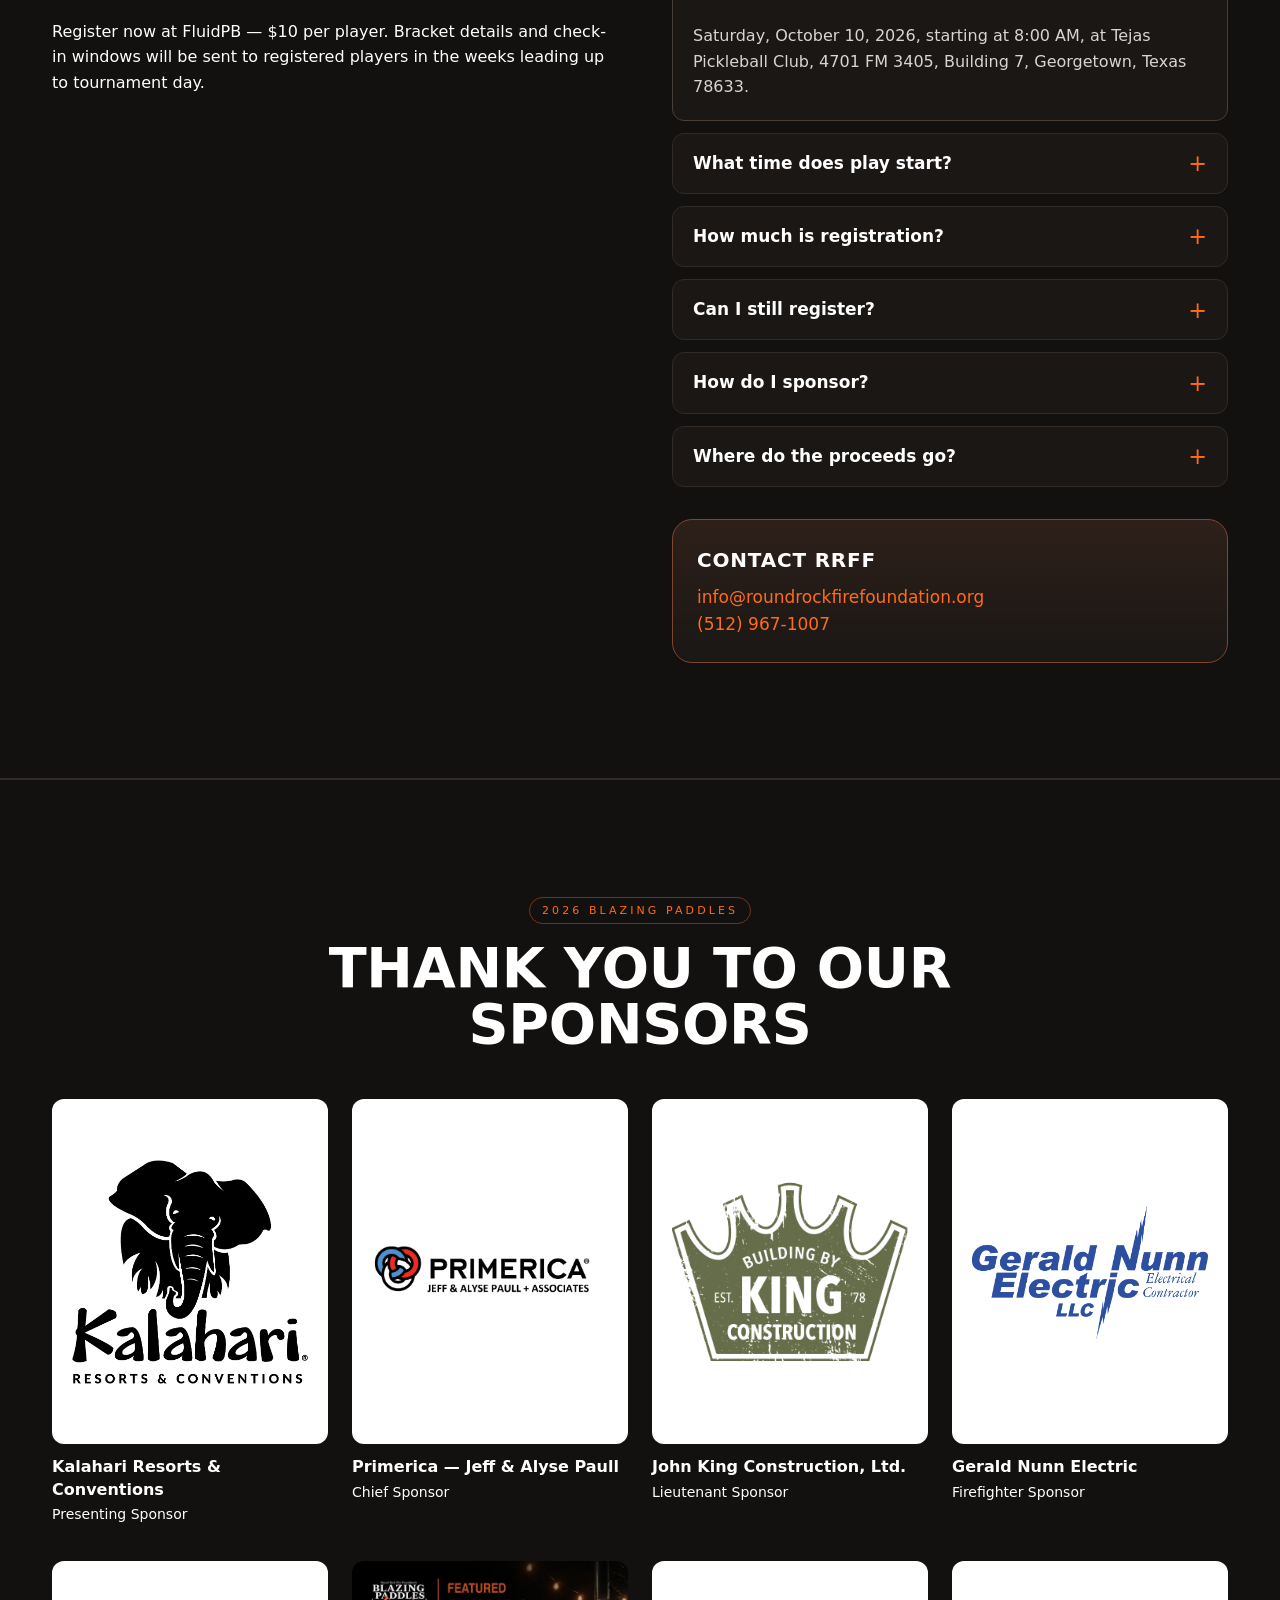
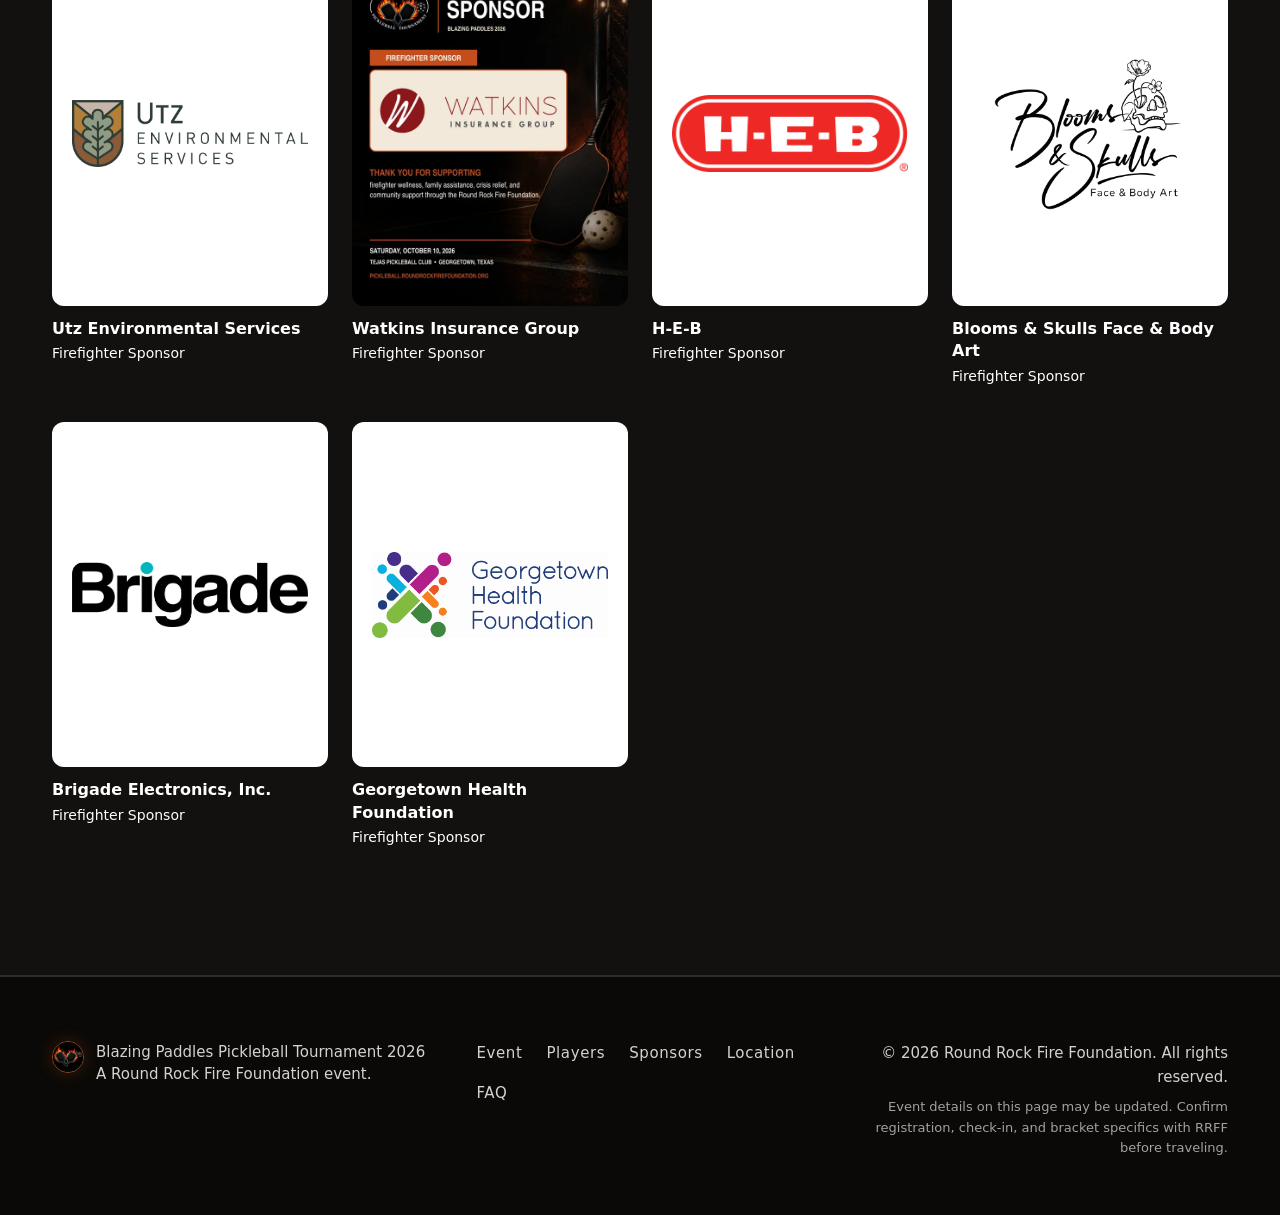
==== commit 4be9ad21: "Remove Register Now buttons after tournament" ====
--- a/index.html
+++ b/index.html
@@ -59,6 +59,17 @@
       "email": "info@roundrockfirefoundation.org",
       "telephone": "+1-512-967-1007"
     },
+    "performer": {
+      "@type": "PerformingGroup",
+      "name": "Blazing Paddles 2026 Tournament Players"
+    },
+    "offers": {
+      "@type": "Offer",
+      "name": "Player Registration",
+      "price": "10",
+      "priceCurrency": "USD",
+      "url": "https://app.fluidpb.com/tournaments/blazing-paddles-pickleball-fundraiser-tournament-2"
+    },
     "sport": "Pickleball"
   }
   </script>
@@ -92,7 +103,6 @@
           <svg class="icon-moon" width="18" height="18" viewBox="0 0 24 24" fill="none" stroke="currentColor" stroke-width="2" stroke-linecap="round" stroke-linejoin="round" aria-hidden="true"><path d="M21 12.79A9 9 0 1 1 11.21 3 7 7 0 0 0 21 12.79z"/></svg>
           <svg class="icon-sun" width="18" height="18" viewBox="0 0 24 24" fill="none" stroke="currentColor" stroke-width="2" stroke-linecap="round" stroke-linejoin="round" aria-hidden="true"><circle cx="12" cy="12" r="4"/><path d="M12 2v2M12 20v2M4.93 4.93l1.41 1.41M17.66 17.66l1.41 1.41M2 12h2M20 12h2M4.93 19.07l1.41-1.41M17.66 6.34l1.41-1.41"/></svg>
         </button>
-        <a class="btn btn-primary header-cta" href="https://app.fluidpb.com/tournaments/blazing-paddles-pickleball-fundraiser-tournament-2" target="_blank" rel="noopener noreferrer">Register Now</a>
         <button class="menu-toggle" type="button" aria-label="Open menu" aria-expanded="false" id="menuToggle">
           <span></span><span></span><span></span>
         </button>
@@ -139,7 +149,6 @@
           </ul>
 
           <div class="hero-ctas">
-            <a class="btn btn-primary" href="https://app.fluidpb.com/tournaments/blazing-paddles-pickleball-fundraiser-tournament-2" target="_blank" rel="noopener noreferrer">Register Now — $10</a>
             <a class="btn btn-ghost" href="sponsor.html">Sponsor Information</a>
           </div>
 
@@ -183,9 +192,6 @@
           </p>
         </header>
 
-        <div class="cta-row cta-row-center cta-band">
-          <a class="btn btn-primary" href="https://app.fluidpb.com/tournaments/blazing-paddles-pickleball-fundraiser-tournament-2" target="_blank" rel="noopener noreferrer">Register Now &mdash; $10 per player</a>
-        </div>
 
         <div class="grid info-grid">
           <article class="card">
@@ -234,9 +240,6 @@
           </div>
         </div>
 
-        <div class="cta-row" style="justify-content:center; margin-top:2rem;">
-          <a class="btn btn-primary" href="https://app.fluidpb.com/tournaments/blazing-paddles-pickleball-fundraiser-tournament-2" target="_blank" rel="noopener noreferrer">Register Now — $10 per player</a>
-        </div>
       </div>
     </section>
 
@@ -255,9 +258,6 @@
             <span class="div-tier">Registration</span>
             <h3>Register today · $10 per player</h3>
             <p>Sign up at <a href="https://app.fluidpb.com/tournaments/blazing-paddles-pickleball-fundraiser-tournament-2" target="_blank" rel="noopener noreferrer">FluidPB</a> to lock in your spot for Saturday, October 10.</p>
-            <div class="cta-row">
-              <a class="btn btn-primary" href="https://app.fluidpb.com/tournaments/blazing-paddles-pickleball-fundraiser-tournament-2" target="_blank" rel="noopener noreferrer">Register Now</a>
-            </div>
           </article>
 
           <article class="div-card">
@@ -292,9 +292,6 @@
 
         </div>
 
-        <div class="cta-row cta-row-center">
-          <a class="btn btn-primary" href="https://app.fluidpb.com/tournaments/blazing-paddles-pickleball-fundraiser-tournament-2" target="_blank" rel="noopener noreferrer">Register Now &mdash; $10 per player</a>
-        </div>
 
         <p class="fine-print">Confirm final check-in times and bracket specifics with RRFF before tournament day.</p>
       </div>
@@ -318,7 +315,6 @@
               <div><dt>Parking</dt><dd>On-site</dd></div>
             </dl>
             <div class="cta-row">
-              <a class="btn btn-primary" href="https://app.fluidpb.com/tournaments/blazing-paddles-pickleball-fundraiser-tournament-2" target="_blank" rel="noopener noreferrer">Register Now — $10</a>
               <a class="btn btn-ghost" href="https://maps.google.com/?q=4701+FM+3405+Building+7+Georgetown+TX+78633" target="_blank" rel="noopener noreferrer">Open in Maps ↗</a>
               <a class="btn btn-ghost" href="mailto:info@roundrockfirefoundation.org?subject=Blazing%20Paddles%202026%20Event%20Question">Ask RRFF</a>
             </div>
@@ -343,9 +339,6 @@
           <p class="kicker">Registration</p>
           <h2 class="section-title">Register today!</h2>
           <p>Register now at FluidPB — $10 per player. Bracket details and check-in windows will be sent to registered players in the weeks leading up to tournament day.</p>
-          <div class="cta-row">
-            <a class="btn btn-primary" href="https://app.fluidpb.com/tournaments/blazing-paddles-pickleball-fundraiser-tournament-2" target="_blank" rel="noopener noreferrer">Register Now — $10</a>
-          </div>
         </div>
 
         <div id="faq">
@@ -407,7 +400,6 @@
         <a href="sponsor.html">Sponsors</a>
         <a href="#location">Location</a>
         <a href="#faq">FAQ</a>
-        <a href="https://app.fluidpb.com/tournaments/blazing-paddles-pickleball-fundraiser-tournament-2" target="_blank" rel="noopener noreferrer">Register Now</a>
       </nav>
 
       <div class="footer-meta">
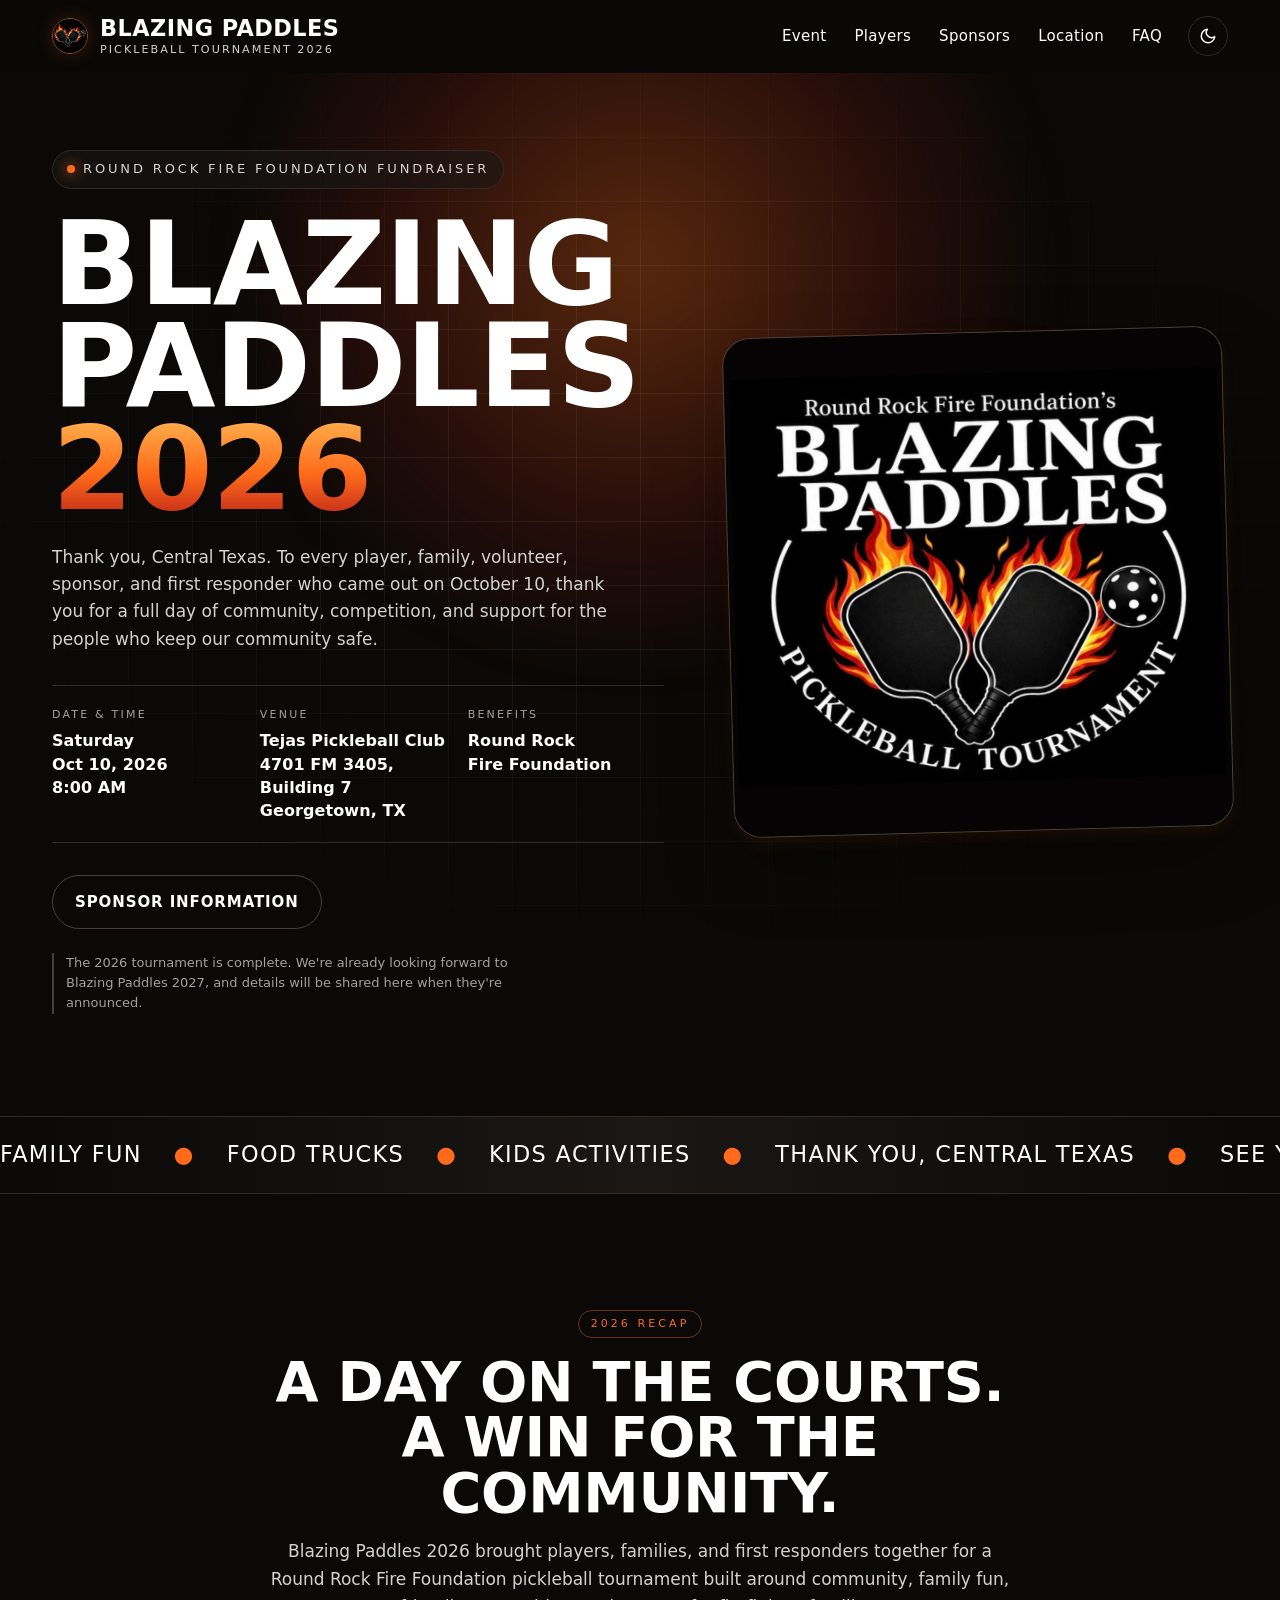
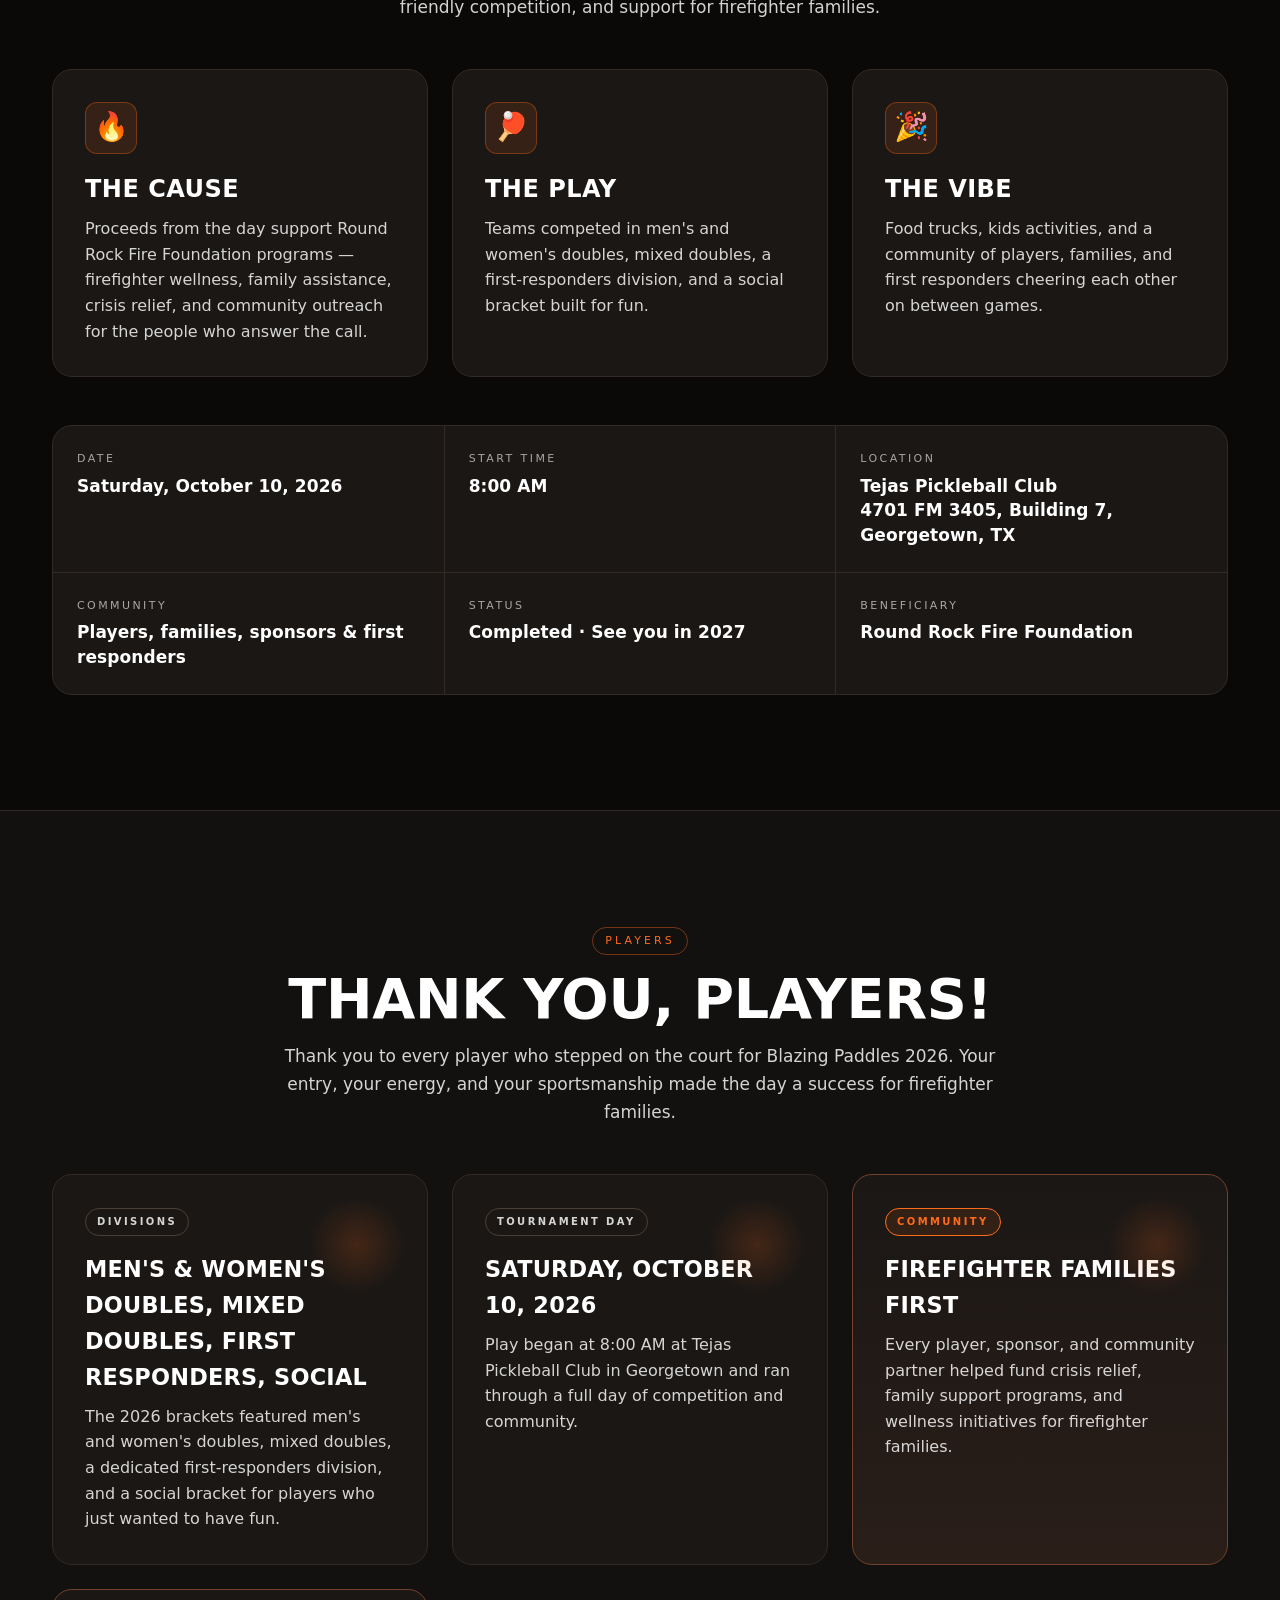
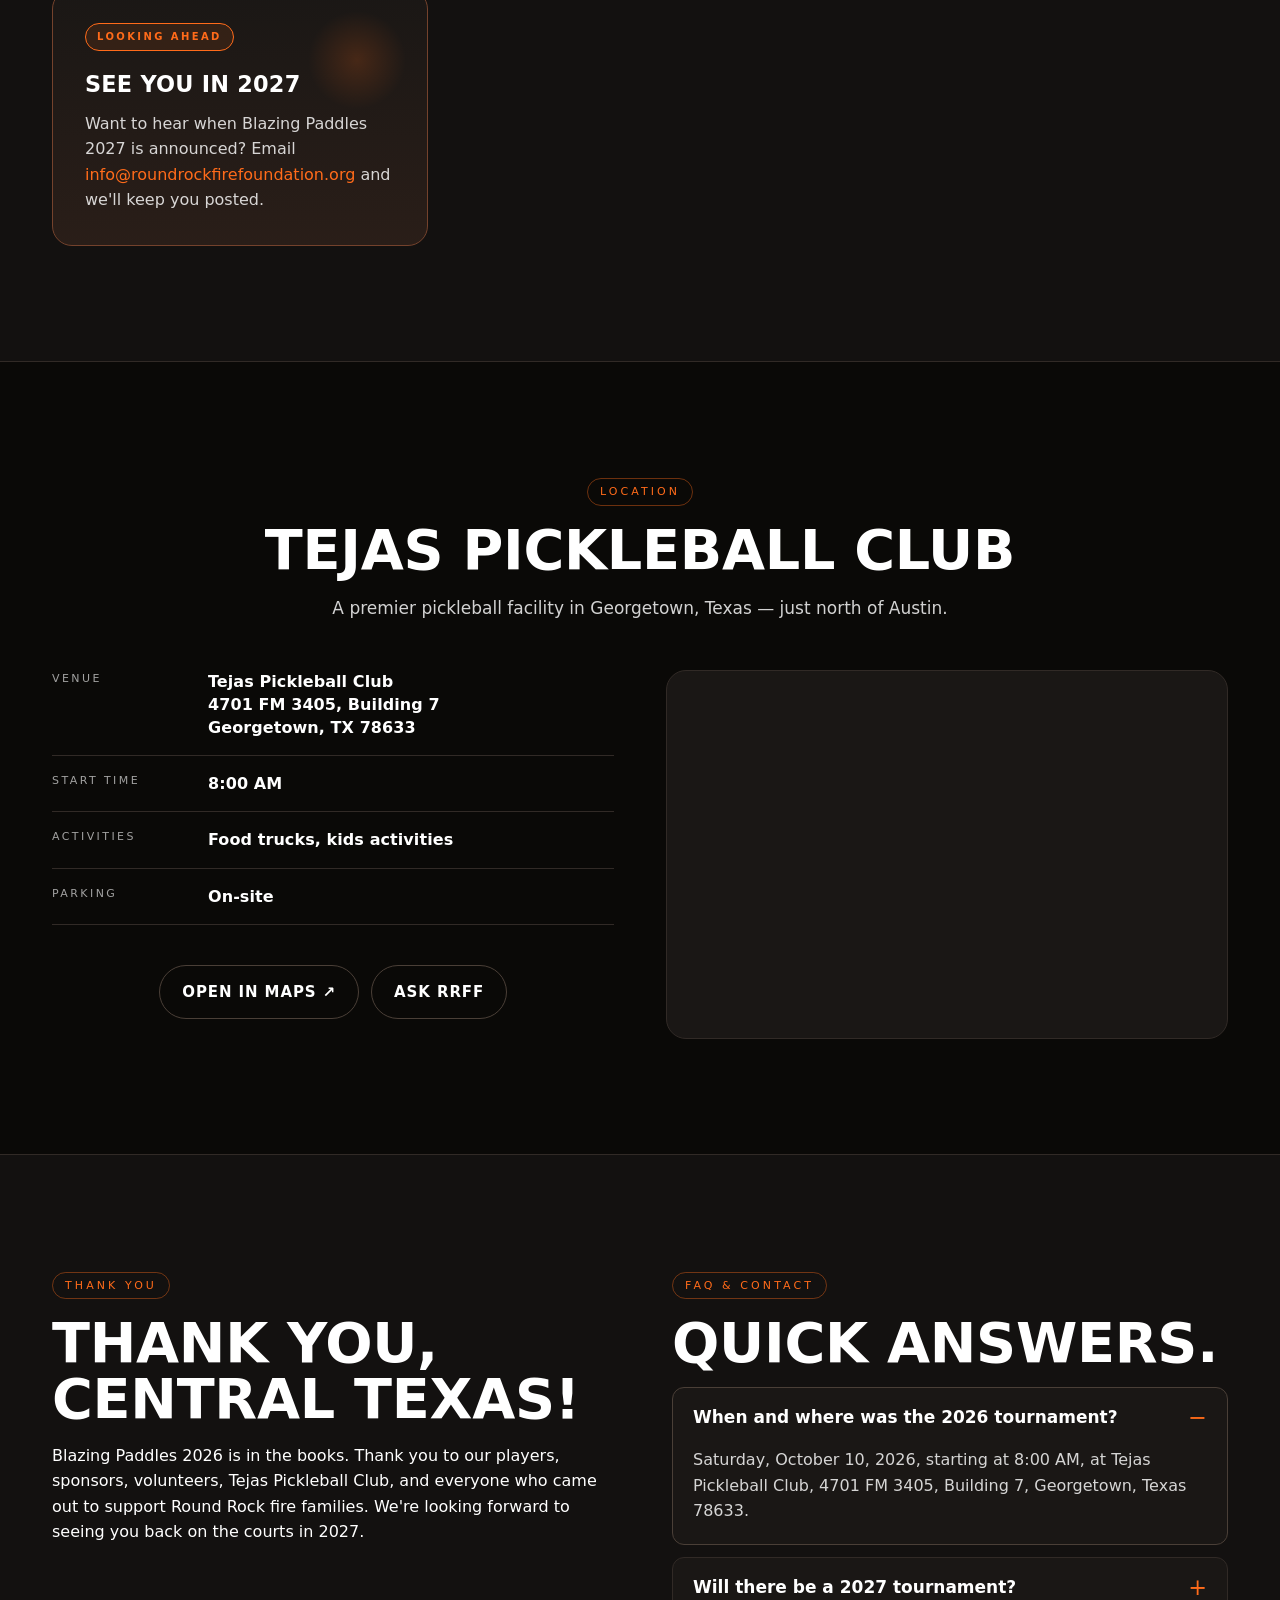
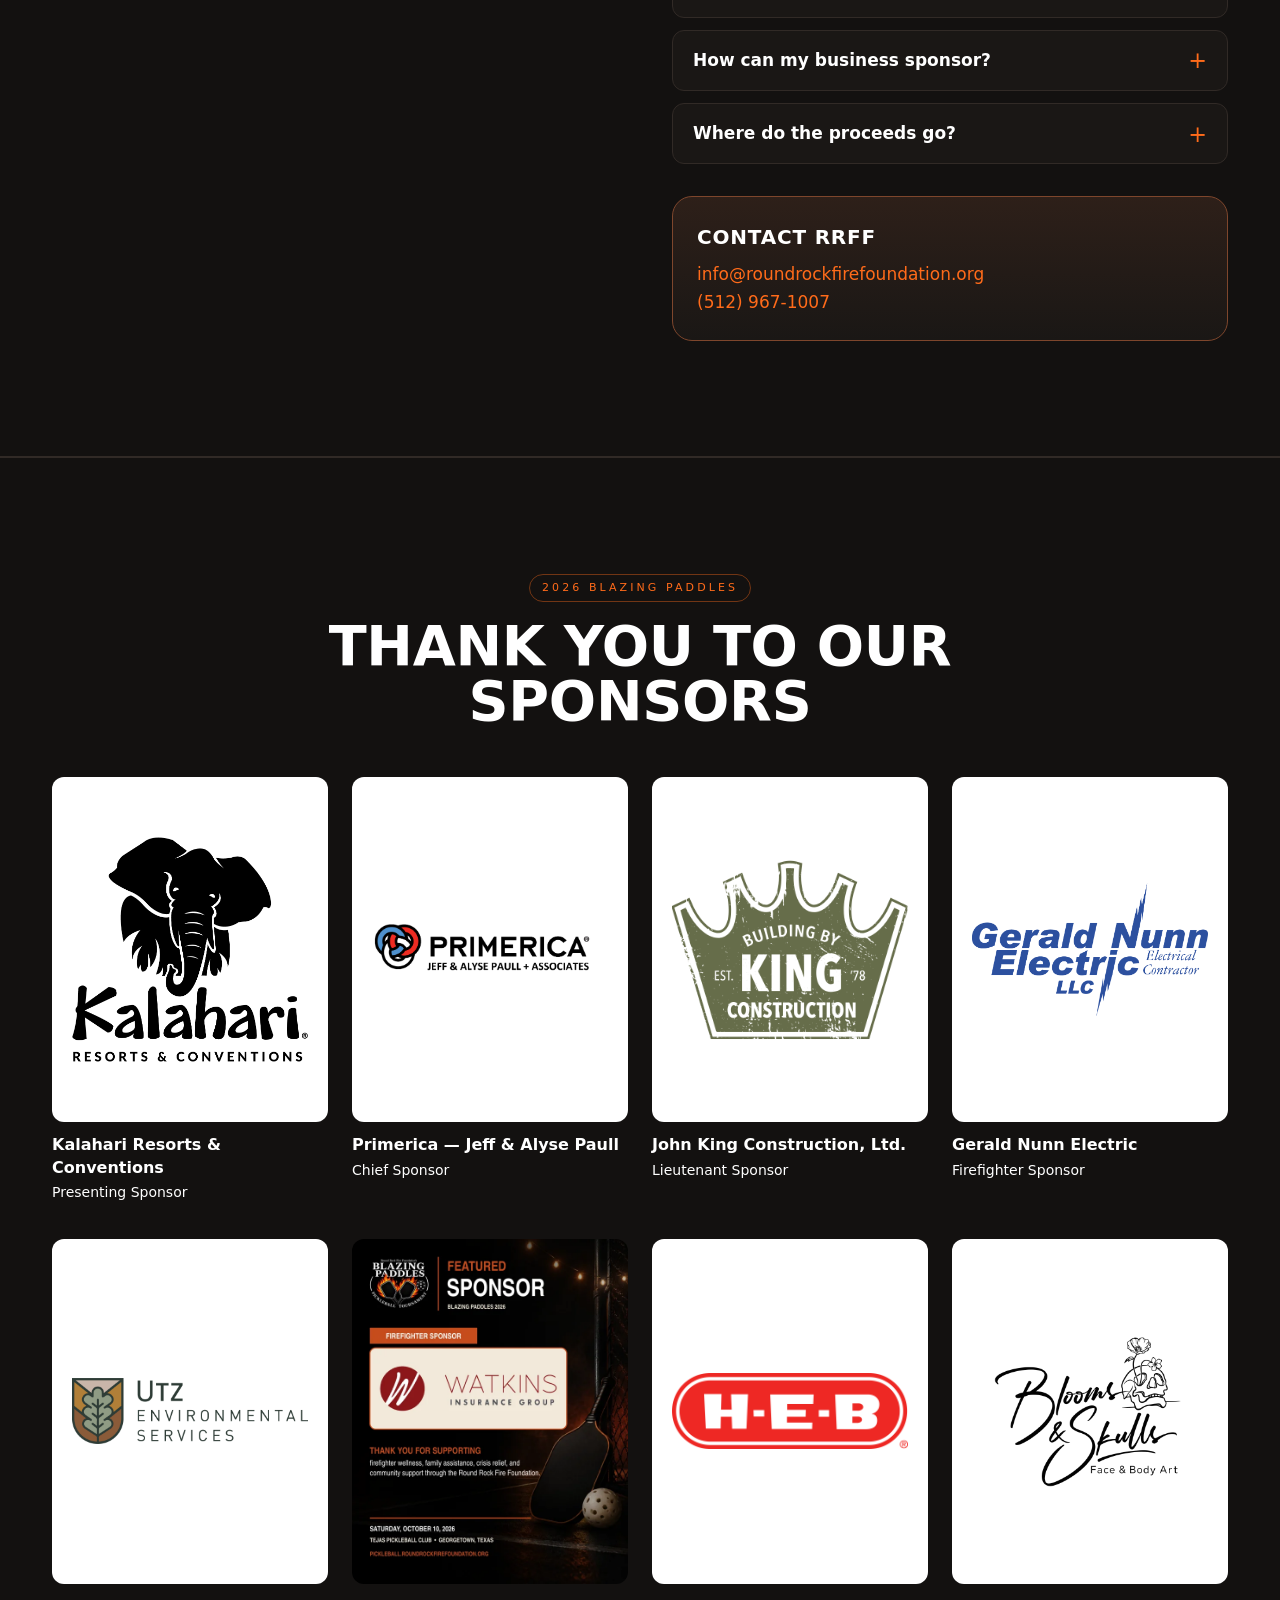
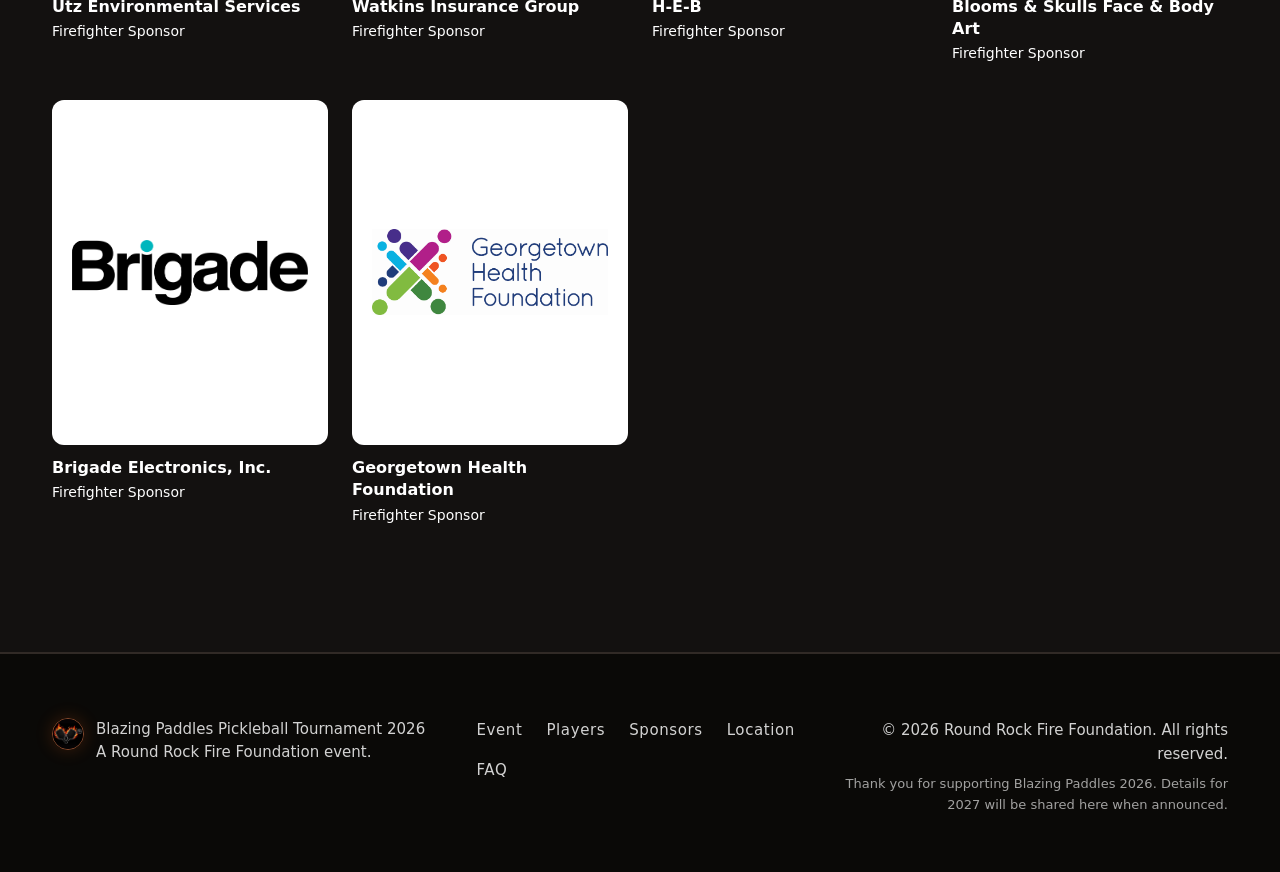
==== commit 72f756fb: "Convert site to post-tournament thank-you; remove registration copy and links" ====
--- a/index.html
+++ b/index.html
@@ -4,12 +4,12 @@
   <meta charset="utf-8" />
   <meta name="viewport" content="width=device-width, initial-scale=1" />
   <title>Blazing Paddles Pickleball Tournament 2026 — Round Rock Fire Foundation</title>
-  <meta name="description" content="Join Blazing Paddles 2026 on Saturday, October 10, 2026 at 8:00 AM at Tejas Pickleball Club in Georgetown, TX. Register today — $10 per player for this Round Rock Fire Foundation pickleball tournament." />
+  <meta name="description" content="Thank you, Central Texas. Blazing Paddles 2026 was played Saturday, October 10, 2026 at Tejas Pickleball Club in Georgetown, TX, benefiting the Round Rock Fire Foundation. We look forward to seeing you in 2027." />
 
   <!-- Open Graph -->
   <meta property="og:type" content="website" />
   <meta property="og:title" content="Blazing Paddles Pickleball Tournament 2026" />
-  <meta property="og:description" content="Saturday, October 10, 2026 at 8:00 AM · Tejas Pickleball Club, Georgetown, TX. Register today — $10 per player for the Round Rock Fire Foundation pickleball tournament." />
+  <meta property="og:description" content="Thank you, Central Texas. Blazing Paddles 2026 was played October 10, 2026 at Tejas Pickleball Club in Georgetown, TX, benefiting the Round Rock Fire Foundation. See you in 2027." />
   <meta property="og:url" content="https://pickleball.roundrockfirefoundation.org/" />
   <meta property="og:image" content="https://pickleball.roundrockfirefoundation.org/assets/images/blazing-paddles-logo-official-2026.jpg" />
   <meta property="og:image:alt" content="Blazing Paddles Pickleball Tournament 2026 logo" />
@@ -63,13 +63,6 @@
       "@type": "PerformingGroup",
       "name": "Blazing Paddles 2026 Tournament Players"
     },
-    "offers": {
-      "@type": "Offer",
-      "name": "Player Registration",
-      "price": "10",
-      "priceCurrency": "USD",
-      "url": "https://app.fluidpb.com/tournaments/blazing-paddles-pickleball-fundraiser-tournament-2"
-    },
     "sport": "Pickleball"
   }
   </script>
@@ -130,7 +123,7 @@
             <span class="hero-title-sub">2026</span>
           </h1>
           <p class="hero-lede">
-            A pickleball tournament with the heart of a fire crew and the energy of a block party. Come out for a full day of community, competition, family fun, and support for the people who keep our community safe.
+            Thank you, Central Texas. To every player, family, volunteer, sponsor, and first responder who came out on October 10, thank you for a full day of community, competition, and support for the people who keep our community safe.
           </p>
 
           <ul class="hero-meta">
@@ -153,12 +146,12 @@
           </div>
 
           <p class="update-note">
-            Register today. Player check-in windows, bracket start times, and the public schedule will be sent out a few weeks before the tournament.
+            The 2026 tournament is complete. We're already looking forward to Blazing Paddles 2027, and details will be shared here when they're announced.
           </p>
         </div>
 
         <figure class="hero-art">
-          <img src="assets/images/blazing-paddles-hero-photo.jpg" alt="A pickleball paddle and ball glowing with embers, promoting Blazing Paddles at $10 per player." width="1080" height="1080" />
+          <img src="assets/images/blazing-paddles-logo-official-2026.jpg" alt="Round Rock Fire Foundation Blazing Paddles Pickleball Tournament logo" width="1080" height="1080" />
         </figure>
       </div>
     </section>
@@ -169,14 +162,14 @@
         <span>Family Fun</span><span aria-hidden="true">●</span>
         <span>Food Trucks</span><span aria-hidden="true">●</span>
         <span>Kids Activities</span><span aria-hidden="true">●</span>
-        <span>Register Today</span><span aria-hidden="true">●</span>
-        <span>Tournament Day Oct 10</span><span aria-hidden="true">●</span>
+        <span>Thank You, Central Texas</span><span aria-hidden="true">●</span>
+        <span>See You in 2027</span><span aria-hidden="true">●</span>
         <span>Community Fundraiser</span><span aria-hidden="true">●</span>
         <span>Family Fun</span><span aria-hidden="true">●</span>
         <span>Food Trucks</span><span aria-hidden="true">●</span>
         <span>Kids Activities</span><span aria-hidden="true">●</span>
-        <span>Register Today</span><span aria-hidden="true">●</span>
-        <span>Tournament Day Oct 10</span><span aria-hidden="true">●</span>
+        <span>Thank You, Central Texas</span><span aria-hidden="true">●</span>
+        <span>See You in 2027</span><span aria-hidden="true">●</span>
         <span>Community Fundraiser</span><span aria-hidden="true">●</span>
       </div>
     </section>
@@ -185,10 +178,10 @@
     <section class="section" id="event">
       <div class="container">
         <header class="section-head">
-          <p class="kicker">Event Info</p>
+          <p class="kicker">2026 Recap</p>
           <h2 class="section-title">A day on the courts. A win for the community.</h2>
           <p class="section-lede">
-            Blazing Paddles returns in 2026 as a Round Rock Fire Foundation pickleball tournament built around community, family fun, friendly competition, and support for firefighter families.
+            Blazing Paddles 2026 brought players, families, and first responders together for a Round Rock Fire Foundation pickleball tournament built around community, family fun, friendly competition, and support for firefighter families.
           </p>
         </header>
 
@@ -197,13 +190,13 @@
           <article class="card">
             <div class="card-icon" aria-hidden="true">🔥</div>
             <h3>The Cause</h3>
-            <p>Proceeds support Round Rock Fire Foundation programs — firefighter wellness, family assistance, crisis relief, and community outreach for the people who answer the call.</p>
+            <p>Proceeds from the day support Round Rock Fire Foundation programs — firefighter wellness, family assistance, crisis relief, and community outreach for the people who answer the call.</p>
           </article>
 
           <article class="card">
             <div class="card-icon" aria-hidden="true">🏓</div>
             <h3>The Play</h3>
-            <p>Register today. Final divisions, bracket start times, and check-in windows will be published closer to tournament day.</p>
+            <p>Teams competed in men's and women's doubles, mixed doubles, a first-responders division, and a social bracket built for fun.</p>
           </article>
 
           <article class="card">
@@ -231,8 +224,8 @@
               <span class="fact-value">Players, families, sponsors &amp; first responders</span>
           </div>
           <div class="fact">
-              <span class="fact-label">Registration</span>
-              <span class="fact-value">$10 · Register today</span>
+              <span class="fact-label">Status</span>
+              <span class="fact-value">Completed · See you in 2027</span>
           </div>
           <div class="fact">
             <span class="fact-label">Beneficiary</span>
@@ -243,57 +236,43 @@
       </div>
     </section>
 
-    <!-- PLAYER REGISTRATION -->
+    <!-- PLAYERS -->
     <section class="section section-alt" id="divisions">
       <div class="container">
         <header class="section-head">
           <p class="kicker">Players</p>
-          <h2 class="section-title">Register today!</h2>
-          <p class="section-lede">Sign up at FluidPB to lock in your spot. Divisions, bracket details, and the check-in schedule will be shared as they're finalized in the weeks leading up to tournament day.</p>
+          <h2 class="section-title">Thank you, players!</h2>
+          <p class="section-lede">Thank you to every player who stepped on the court for Blazing Paddles 2026. Your entry, your energy, and your sportsmanship made the day a success for firefighter families.</p>
         </header>
 
         <div class="grid div-grid">
-
-          <article class="div-card">
-            <span class="div-tier">Registration</span>
-            <h3>Register today · $10 per player</h3>
-            <p>Sign up at <a href="https://app.fluidpb.com/tournaments/blazing-paddles-pickleball-fundraiser-tournament-2" target="_blank" rel="noopener noreferrer">FluidPB</a> to lock in your spot for Saturday, October 10.</p>
-          </article>
 
           <article class="div-card">
             <span class="div-tier">Divisions</span>
             <h3>Men's &amp; women's doubles, mixed doubles, first responders, social</h3>
-            <p>Brackets include men's and women's doubles, mixed doubles, a dedicated first-responders division, and a social bracket for players who just want to have fun. Don't have a partner? No problem &mdash; let us know at registration and we'll help pair you up. Final skill-level breakouts are confirmed at registration.</p>
+            <p>The 2026 brackets featured men's and women's doubles, mixed doubles, a dedicated first-responders division, and a social bracket for players who just wanted to have fun.</p>
           </article>
 
           <article class="div-card">
-            <span class="div-tier">Promotion</span>
-            <h3>Help fill the courts</h3>
-            <p>Share the flyer, invite past participants, post through firehouse and community networks, and point interested players to RRFF for updates.</p>
-          </article>
-
-          <article class="div-card">
-            <span class="div-tier">Schedule</span>
-            <h3>8:00 AM start</h3>
-            <p>Play begins at 8:00 AM. Bracket start times and player check-in windows will be sent out a few weeks before tournament day.</p>
+            <span class="div-tier">Tournament Day</span>
+            <h3>Saturday, October 10, 2026</h3>
+            <p>Play began at 8:00 AM at Tejas Pickleball Club in Georgetown and ran through a full day of competition and community.</p>
           </article>
 
           <article class="div-card div-card-feature">
             <span class="div-tier div-tier-flame">Community</span>
             <h3>Firefighter families first</h3>
-            <p>Every player, sponsor, and community partner helps fund crisis relief, family support programs, and wellness initiatives for firefighter families.</p>
+            <p>Every player, sponsor, and community partner helped fund crisis relief, family support programs, and wellness initiatives for firefighter families.</p>
           </article>
 
           <article class="div-card div-card-feature">
-            <span class="div-tier div-tier-flame">Updates</span>
-            <h3>Stay in the loop</h3>
-            <p>Player check-in windows and the public schedule will be sent to registered players in the weeks leading up to the tournament.</p>
-          </article>
-
-        </div>
-
-
-        <p class="fine-print">Confirm final check-in times and bracket specifics with RRFF before tournament day.</p>
+            <span class="div-tier div-tier-flame">Looking Ahead</span>
+            <h3>See you in 2027</h3>
+            <p>Want to hear when Blazing Paddles 2027 is announced? Email <a href="mailto:info@roundrockfirefoundation.org?subject=Blazing%20Paddles%202027">info@roundrockfirefoundation.org</a> and we'll keep you posted.</p>
+          </article>
+
+        </div>
+
       </div>
     </section>
 
@@ -332,13 +311,13 @@
       </div>
     </section>
 
-    <!-- REGISTRATION + FAQ -->
-    <section class="section section-alt" id="registration">
+    <!-- THANK YOU + FAQ -->
+    <section class="section section-alt" id="thank-you">
       <div class="container two-col">
         <div>
-          <p class="kicker">Registration</p>
-          <h2 class="section-title">Register today!</h2>
-          <p>Register now at FluidPB — $10 per player. Bracket details and check-in windows will be sent to registered players in the weeks leading up to tournament day.</p>
+          <p class="kicker">Thank You</p>
+          <h2 class="section-title">Thank you, Central Texas!</h2>
+          <p>Blazing Paddles 2026 is in the books. Thank you to our players, sponsors, volunteers, Tejas Pickleball Club, and everyone who came out to support Round Rock fire families. We're looking forward to seeing you back on the courts in 2027.</p>
         </div>
 
         <div id="faq">
@@ -346,27 +325,17 @@
           <h2 class="section-title">Quick answers.</h2>
 
           <details class="faq-item" open>
-            <summary>When and where is the tournament?</summary>
+            <summary>When and where was the 2026 tournament?</summary>
             <p>Saturday, October 10, 2026, starting at 8:00 AM, at Tejas Pickleball Club, 4701 FM 3405, Building 7, Georgetown, Texas 78633.</p>
           </details>
 
           <details class="faq-item">
-            <summary>What time does play start?</summary>
-            <p>Play starts at 8:00 AM. Individual bracket start times and player check-in windows will be sent out a few weeks before the tournament so every team has the info they need going into the day.</p>
+            <summary>Will there be a 2027 tournament?</summary>
+            <p>We're looking forward to it. Details for Blazing Paddles 2027 will be posted here when they're announced. Email <a href="mailto:info@roundrockfirefoundation.org">info@roundrockfirefoundation.org</a> to be notified.</p>
           </details>
 
           <details class="faq-item">
-            <summary>How much is registration?</summary>
-            <p>Registration is $10 per player. Sign up at the <a href="https://app.fluidpb.com/tournaments/blazing-paddles-pickleball-fundraiser-tournament-2" target="_blank" rel="noopener noreferrer">FluidPB tournament page</a>.</p>
-          </details>
-
-          <details class="faq-item">
-            <summary>Can I still register?</summary>
-            <p>Yes — register today. <a href="https://app.fluidpb.com/tournaments/blazing-paddles-pickleball-fundraiser-tournament-2" target="_blank" rel="noopener noreferrer">Sign up at FluidPB</a> to lock in your spot.</p>
-          </details>
-
-          <details class="faq-item">
-            <summary>How do I sponsor?</summary>
+            <summary>How can my business sponsor?</summary>
             <p>Visit the dedicated <a href="sponsor.html">Blazing Paddles sponsor page</a>, email <a href="mailto:info@roundrockfirefoundation.org">info@roundrockfirefoundation.org</a>, or call (512) 967-1007.</p>
           </details>
 
@@ -404,7 +373,7 @@
 
       <div class="footer-meta">
         <p>© <span id="year">2026</span> Round Rock Fire Foundation. All rights reserved.</p>
-        <p class="muted small">Event details on this page may be updated. Confirm registration, check-in, and bracket specifics with RRFF before traveling.</p>
+        <p class="muted small">Thank you for supporting Blazing Paddles 2026. Details for 2027 will be shared here when announced.</p>
       </div>
     </div>
   </footer>
